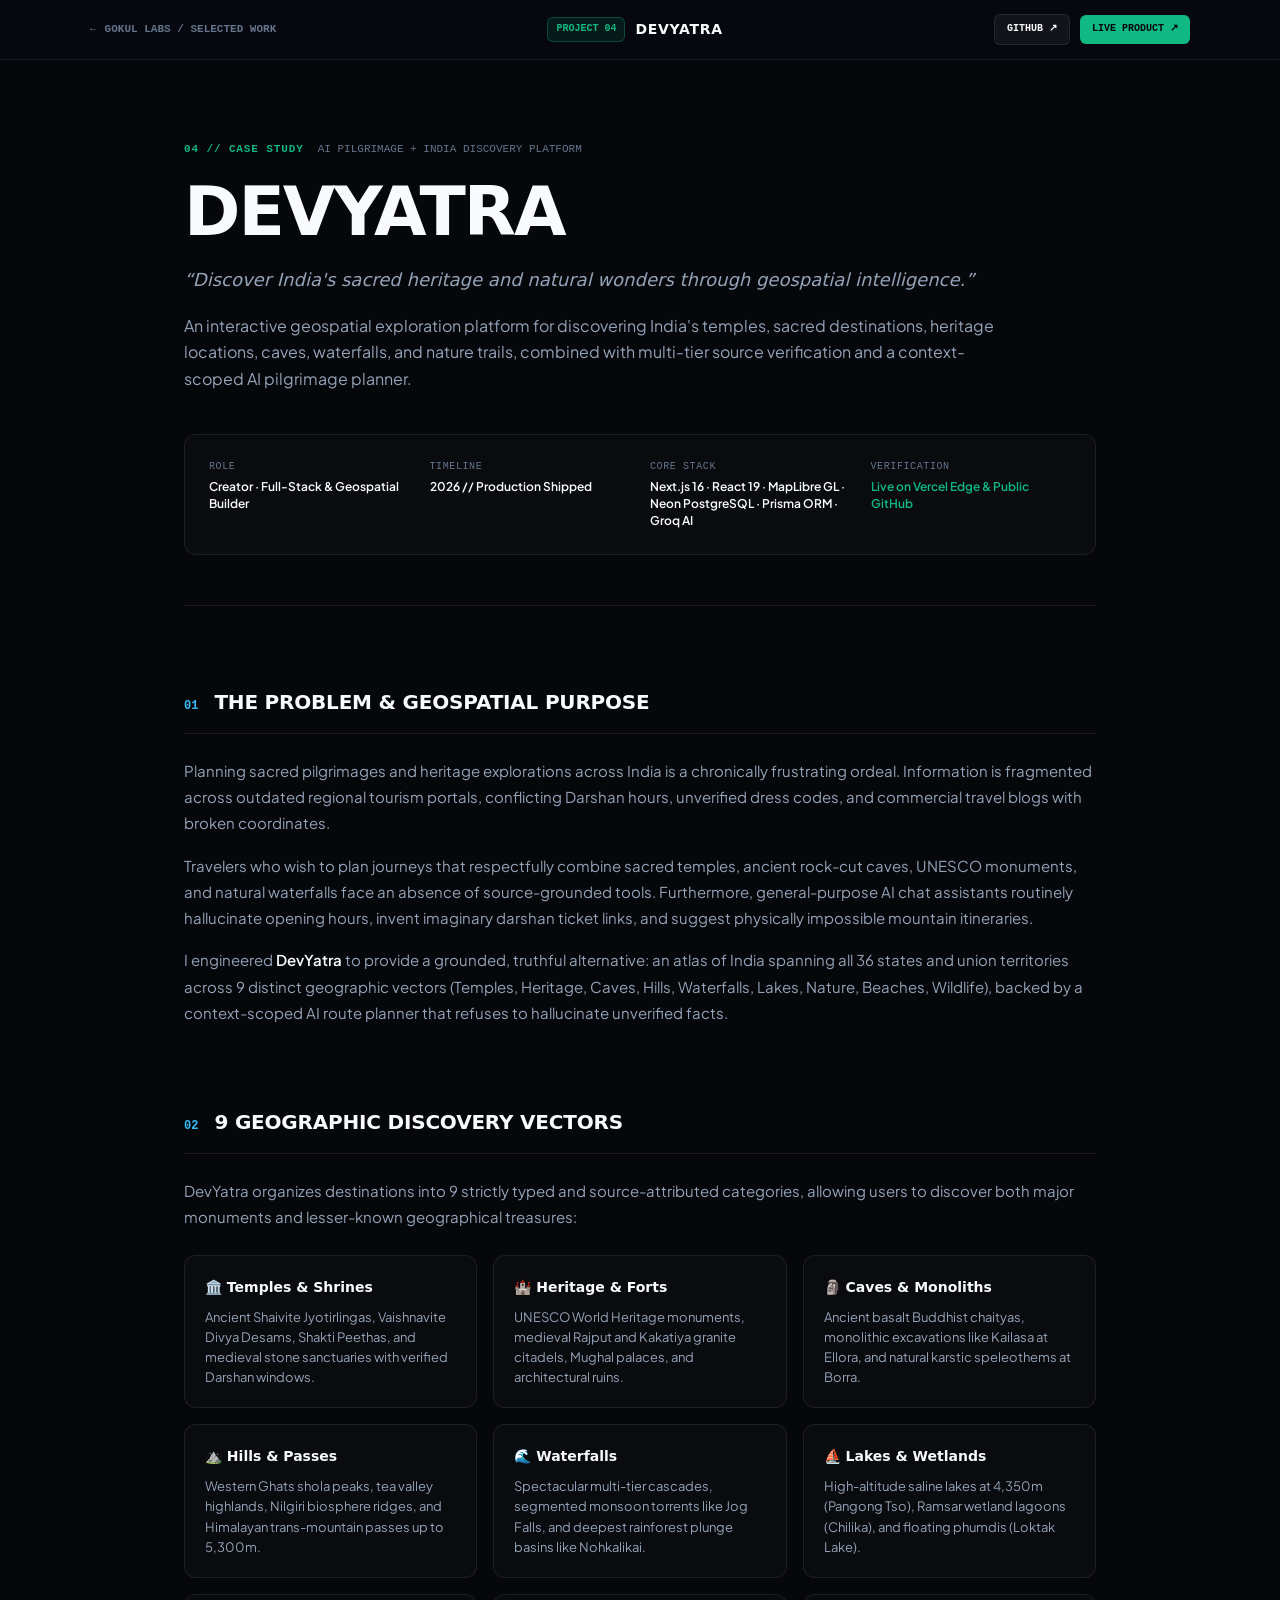
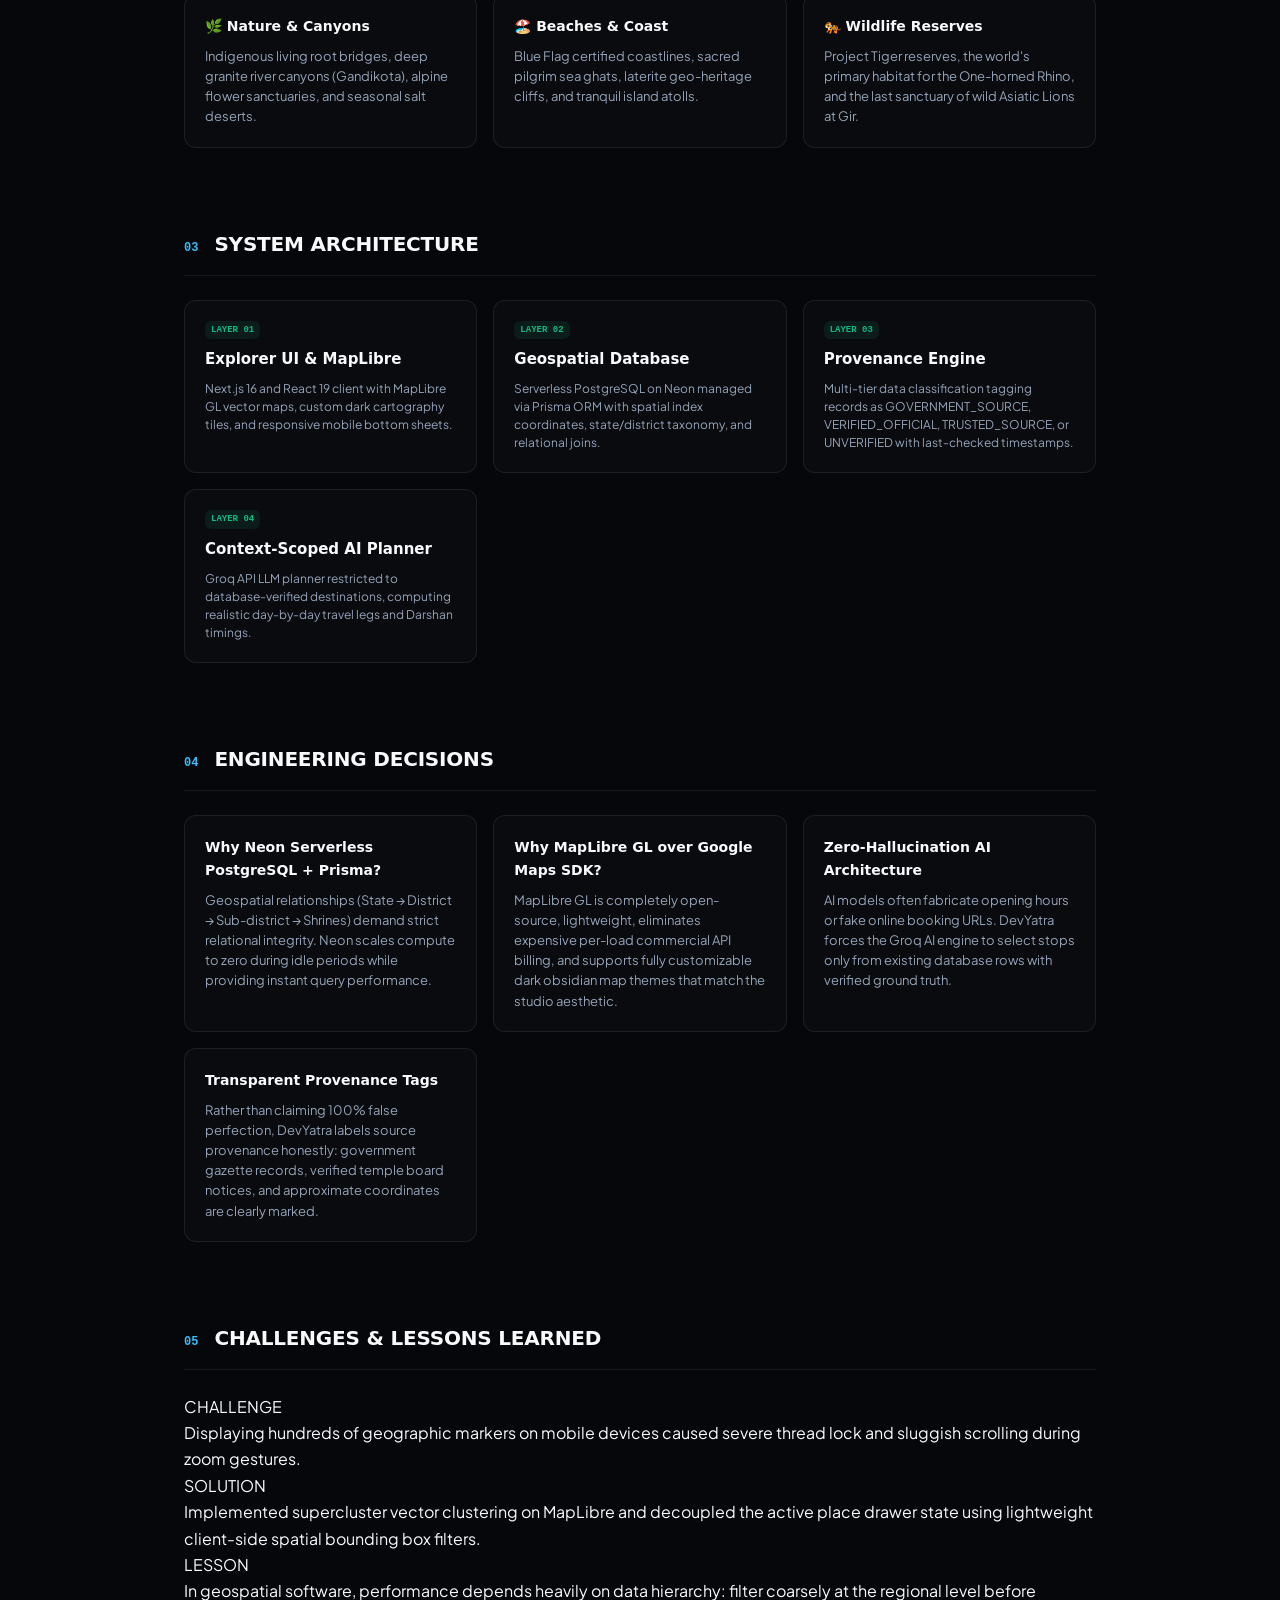
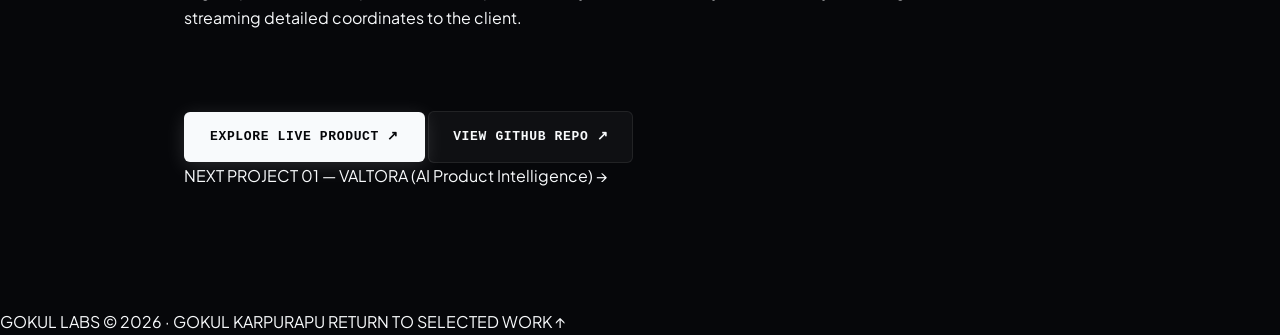
==== work/devyatra/index.html @ d221c48c "feat: add DevYatra as 4th product, dedicated case study routes, command palette, and read mode" ====
<!DOCTYPE html>
<html lang="en">
<head>
  <meta charset="UTF-8">
  <meta name="viewport" content="width=device-width, initial-scale=1.0">
  <title>DEVYATRA Case Study — Gokul Labs</title>
  <meta name="description" content="Technical Case Study for DEVYATRA — AI Pilgrimage & India Geospatial Discovery Platform built by Gokul Karpurapu.">
  <link rel="stylesheet" href="../../style.css">
  <link rel="icon" type="image/svg+xml" href="../../favicon.svg">
  <link rel="preconnect" href="https://fonts.googleapis.com">
  <link rel="preconnect" href="https://fonts.gstatic.com" crossorigin>
  <link href="https://fonts.googleapis.com/css2?family=Plus+Jakarta+Sans:wght@300;400;500;600;700;800&family=JetBrains+Mono:wght@400;500;600&family=Cinzel:wght@600;700&display=swap" rel="stylesheet">
</head>
<body class="case-study-page">
  <header class="cs-topbar">
    <div class="cs-topbar-inner">
      <a href="../../#work" class="cs-back-btn">
        <span class="arr">←</span>
        <span>GOKUL LABS / SELECTED WORK</span>
      </a>
      <div class="cs-topbar-title">
        <span class="cs-badge emerald">PROJECT 04</span>
        <span class="cs-name">DEVYATRA</span>
      </div>
      <div class="cs-topbar-actions">
        <a href="https://github.com/gokul1599/DEVYATRA" target="_blank" rel="noopener noreferrer" class="cs-action-btn">GITHUB ↗</a>
        <a href="https://templeora.vercel.app" target="_blank" rel="noopener noreferrer" class="cs-action-btn primary emerald">LIVE PRODUCT ↗</a>
      </div>
    </div>
  </header>

  <main class="cs-container">
    <section class="cs-hero">
      <div class="cs-hero-meta">
        <span class="cs-kicker emerald">04 // CASE STUDY</span>
        <span class="cs-category">AI PILGRIMAGE + INDIA DISCOVERY PLATFORM</span>
      </div>
      <h1 class="cs-headline">DEVYATRA</h1>
      <p class="cs-tagline">“Discover India's sacred heritage and natural wonders through geospatial intelligence.”</p>
      <p class="cs-lead">
        An interactive geospatial exploration platform for discovering India's temples, sacred destinations, heritage locations, caves, waterfalls, and nature trails, combined with multi-tier source verification and a context-scoped AI pilgrimage planner.
      </p>

      <div class="cs-meta-grid">
        <div class="cs-meta-item">
          <span class="m-lbl">ROLE</span>
          <span class="m-val">Creator · Full-Stack &amp; Geospatial Builder</span>
        </div>
        <div class="cs-meta-item">
          <span class="m-lbl">TIMELINE</span>
          <span class="m-val">2026 // Production Shipped</span>
        </div>
        <div class="cs-meta-item">
          <span class="m-lbl">CORE STACK</span>
          <span class="m-val">Next.js 16 · React 19 · MapLibre GL · Neon PostgreSQL · Prisma ORM · Groq AI</span>
        </div>
        <div class="cs-meta-item">
          <span class="m-lbl">VERIFICATION</span>
          <span class="m-val green">Live on Vercel Edge &amp; Public GitHub</span>
        </div>
      </div>
    </section>

    <!-- 01: Overview & Problem -->
    <section class="cs-section">
      <div class="cs-sec-head">
        <span class="cs-num">01</span>
        <h2>THE PROBLEM &amp; GEOSPATIAL PURPOSE</h2>
      </div>
      <div class="cs-prose">
        <p>
          Planning sacred pilgrimages and heritage explorations across India is a chronically frustrating ordeal. Information is fragmented across outdated regional tourism portals, conflicting Darshan hours, unverified dress codes, and commercial travel blogs with broken coordinates.
        </p>
        <p>
          Travelers who wish to plan journeys that respectfully combine sacred temples, ancient rock-cut caves, UNESCO monuments, and natural waterfalls face an absence of source-grounded tools. Furthermore, general-purpose AI chat assistants routinely hallucinate opening hours, invent imaginary darshan ticket links, and suggest physically impossible mountain itineraries.
        </p>
        <p>
          I engineered <strong>DevYatra</strong> to provide a grounded, truthful alternative: an atlas of India spanning all 36 states and union territories across 9 distinct geographic vectors (Temples, Heritage, Caves, Hills, Waterfalls, Lakes, Nature, Beaches, Wildlife), backed by a context-scoped AI route planner that refuses to hallucinate unverified facts.
        </p>
      </div>
    </section>

    <!-- 02: Exploration Vectors -->
    <section class="cs-section">
      <div class="cs-sec-head">
        <span class="cs-num">02</span>
        <h2>9 GEOGRAPHIC DISCOVERY VECTORS</h2>
      </div>
      <div class="cs-prose">
        <p>
          DevYatra organizes destinations into 9 strictly typed and source-attributed categories, allowing users to discover both major monuments and lesser-known geographical treasures:
        </p>
      </div>
      <div class="cs-decisions-grid">
        <div class="cs-decision-item">
          <h4>🏛️ Temples &amp; Shrines</h4>
          <p>Ancient Shaivite Jyotirlingas, Vaishnavite Divya Desams, Shakti Peethas, and medieval stone sanctuaries with verified Darshan windows.</p>
        </div>
        <div class="cs-decision-item">
          <h4>🏰 Heritage &amp; Forts</h4>
          <p>UNESCO World Heritage monuments, medieval Rajput and Kakatiya granite citadels, Mughal palaces, and architectural ruins.</p>
        </div>
        <div class="cs-decision-item">
          <h4>🗿 Caves &amp; Monoliths</h4>
          <p>Ancient basalt Buddhist chaityas, monolithic excavations like Kailasa at Ellora, and natural karstic speleothems at Borra.</p>
        </div>
        <div class="cs-decision-item">
          <h4>⛰️ Hills &amp; Passes</h4>
          <p>Western Ghats shola peaks, tea valley highlands, Nilgiri biosphere ridges, and Himalayan trans-mountain passes up to 5,300m.</p>
        </div>
        <div class="cs-decision-item">
          <h4>🌊 Waterfalls</h4>
          <p>Spectacular multi-tier cascades, segmented monsoon torrents like Jog Falls, and deepest rainforest plunge basins like Nohkalikai.</p>
        </div>
        <div class="cs-decision-item">
          <h4>⛵ Lakes &amp; Wetlands</h4>
          <p>High-altitude saline lakes at 4,350m (Pangong Tso), Ramsar wetland lagoons (Chilika), and floating phumdis (Loktak Lake).</p>
        </div>
        <div class="cs-decision-item">
          <h4>🌿 Nature &amp; Canyons</h4>
          <p>Indigenous living root bridges, deep granite river canyons (Gandikota), alpine flower sanctuaries, and seasonal salt deserts.</p>
        </div>
        <div class="cs-decision-item">
          <h4>🏖️ Beaches &amp; Coast</h4>
          <p>Blue Flag certified coastlines, sacred pilgrim sea ghats, laterite geo-heritage cliffs, and tranquil island atolls.</p>
        </div>
        <div class="cs-decision-item">
          <h4>🐅 Wildlife Reserves</h4>
          <p>Project Tiger reserves, the world's primary habitat for the One-horned Rhino, and the last sanctuary of wild Asiatic Lions at Gir.</p>
        </div>
      </div>
    </section>

    <!-- 03: System Architecture -->
    <section class="cs-section">
      <div class="cs-sec-head">
        <span class="cs-num">03</span>
        <h2>SYSTEM ARCHITECTURE</h2>
      </div>
      <div class="cs-arch-cards">
        <div class="cs-arch-card">
          <span class="a-badge emerald">LAYER 01</span>
          <h3>Explorer UI &amp; MapLibre</h3>
          <p>Next.js 16 and React 19 client with MapLibre GL vector maps, custom dark cartography tiles, and responsive mobile bottom sheets.</p>
        </div>
        <div class="cs-arch-card">
          <span class="a-badge emerald">LAYER 02</span>
          <h3>Geospatial Database</h3>
          <p>Serverless PostgreSQL on Neon managed via Prisma ORM with spatial index coordinates, state/district taxonomy, and relational joins.</p>
        </div>
        <div class="cs-arch-card">
          <span class="a-badge emerald">LAYER 03</span>
          <h3>Provenance Engine</h3>
          <p>Multi-tier data classification tagging records as GOVERNMENT_SOURCE, VERIFIED_OFFICIAL, TRUSTED_SOURCE, or UNVERIFIED with last-checked timestamps.</p>
        </div>
        <div class="cs-arch-card">
          <span class="a-badge emerald">LAYER 04</span>
          <h3>Context-Scoped AI Planner</h3>
          <p>Groq API LLM planner restricted to database-verified destinations, computing realistic day-by-day travel legs and Darshan timings.</p>
        </div>
      </div>
    </section>

    <!-- 04: Engineering Decisions -->
    <section class="cs-section">
      <div class="cs-sec-head">
        <span class="cs-num">04</span>
        <h2>ENGINEERING DECISIONS</h2>
      </div>
      <div class="cs-decisions-grid">
        <div class="cs-decision-item">
          <h4>Why Neon Serverless PostgreSQL + Prisma?</h4>
          <p>Geospatial relationships (State → District → Sub-district → Shrines) demand strict relational integrity. Neon scales compute to zero during idle periods while providing instant query performance.</p>
        </div>
        <div class="cs-decision-item">
          <h4>Why MapLibre GL over Google Maps SDK?</h4>
          <p>MapLibre GL is completely open-source, lightweight, eliminates expensive per-load commercial API billing, and supports fully customizable dark obsidian map themes that match the studio aesthetic.</p>
        </div>
        <div class="cs-decision-item">
          <h4>Zero-Hallucination AI Architecture</h4>
          <p>AI models often fabricate opening hours or fake online booking URLs. DevYatra forces the Groq AI engine to select stops only from existing database rows with verified ground truth.</p>
        </div>
        <div class="cs-decision-item">
          <h4>Transparent Provenance Tags</h4>
          <p>Rather than claiming 100% false perfection, DevYatra labels source provenance honestly: government gazette records, verified temple board notices, and approximate coordinates are clearly marked.</p>
        </div>
      </div>
    </section>

    <!-- 05: Challenges & Lessons -->
    <section class="cs-section">
      <div class="cs-sec-head">
        <span class="cs-num">05</span>
        <h2>CHALLENGES &amp; LESSONS LEARNED</h2>
      </div>
      <div class="cs-challenges-box">
        <div class="c-col">
          <span class="c-kicker red">CHALLENGE</span>
          <p>Displaying hundreds of geographic markers on mobile devices caused severe thread lock and sluggish scrolling during zoom gestures.</p>
        </div>
        <div class="c-col">
          <span class="c-kicker cyan">SOLUTION</span>
          <p>Implemented supercluster vector clustering on MapLibre and decoupled the active place drawer state using lightweight client-side spatial bounding box filters.</p>
        </div>
        <div class="c-col">
          <span class="c-kicker green">LESSON</span>
          <p>In geospatial software, performance depends heavily on data hierarchy: filter coarsely at the regional level before streaming detailed coordinates to the client.</p>
        </div>
      </div>
    </section>

    <section class="cs-footer-nav">
      <div class="cs-footer-actions">
        <a href="https://templeora.vercel.app" target="_blank" rel="noopener noreferrer" class="btn-primary emerald-btn">
          <span>EXPLORE LIVE PRODUCT ↗</span>
        </a>
        <a href="https://github.com/gokul1599/DEVYATRA" target="_blank" rel="noopener noreferrer" class="btn-secondary">
          <span>VIEW GITHUB REPO ↗</span>
        </a>
      </div>

      <div class="cs-next-bar">
        <span class="next-lbl">NEXT PROJECT</span>
        <a href="../valtora/index.html" class="next-link">
          <span>01 — VALTORA (AI Product Intelligence)</span>
          <span class="arr">→</span>
        </a>
      </div>
    </section>
  </main>

  <footer class="cs-site-footer">
    <div class="cs-footer-inner">
      <span>GOKUL LABS © 2026 · GOKUL KARPURAPU</span>
      <a href="../../#work">RETURN TO SELECTED WORK ↑</a>
    </div>
  </footer>
</body>
</html>
---- style.css ----
/* ==========================================================================
   GOKUL LABS — LIVING DIGITAL ARCHITECTURE STYLESHEET v7.0
   Aesthetics: Deep Obsidian, Smoked Glass, Black Chrome, Electric Ice Cyan
   Typography: Space Grotesk (Display) + Plus Jakarta Sans (Body) + DM Mono (Code/Metadata)
   Quality Standard: Awwwards / Editorial Craft / Production Performance
   ========================================================================== */

/* --------------------------------------------------------------------------
   1. DESIGN TOKENS & SYSTEM PROPERTIES
   -------------------------------------------------------------------------- */
:root {
  /* Surface Matrix */
  --bg-primary: #06070a;
  --bg-secondary: #0a0c12;
  --bg-tertiary: #0f121a;
  --surface-panel: rgba(12, 15, 22, 0.72);
  --surface-panel-hover: rgba(18, 23, 34, 0.88);
  --surface-elevated: rgba(22, 28, 42, 0.85);
  --surface-glass-modal: rgba(8, 10, 16, 0.94);

  /* Primary Accent: Electric Ice Cyan */
  --accent-cyan: #38bdf8;
  --accent-cyan-light: #7dd3fc;
  --accent-cyan-glow: rgba(56, 189, 248, 0.28);
  --accent-cyan-subtle: rgba(56, 189, 248, 0.12);

  /* Supporting Context Accents */
  --accent-blue: #60a5fa;
  --accent-amber: #f59e0b;
  --accent-terracotta: #b8664e;
  --accent-green: #10b981;

  /* Typography Matrix */
  --text-primary: #f8fafc;
  --text-secondary: #94a3b8;
  --text-muted: #64748b;
  --text-subtle: #475569;

  /* Border Tiers */
  --border-subtle: rgba(255, 255, 255, 0.08);
  --border-glass: rgba(255, 255, 255, 0.12);
  --border-focus: rgba(56, 189, 248, 0.35);

  /* Typography Families */
  --font-display: "Space Grotesk", system-ui, -apple-system, sans-serif;
  --font-body: "Plus Jakarta Sans", system-ui, -apple-system, sans-serif;
  --font-mono: "DM Mono", ui-monospace, SFMono-Regular, monospace;

  /* Layout Constants */
  --max-width: 1240px;
  --header-height: 76px;
  --radius-sm: 6px;
  --radius-md: 12px;
  --radius-lg: 20px;
  --radius-xl: 30px;
  --radius-pill: 9999px;

  /* Physics & Transitions */
  --ease-out: cubic-bezier(0.16, 1, 0.3, 1);
  --ease-in-out: cubic-bezier(0.65, 0, 0.35, 1);
  --transition-fast: 0.2s cubic-bezier(0.16, 1, 0.3, 1);
  --transition-med: 0.35s cubic-bezier(0.16, 1, 0.3, 1);
  --transition-slow: 0.6s cubic-bezier(0.16, 1, 0.3, 1);
}

/* --------------------------------------------------------------------------
   2. GLOBAL RESET & BASE STYLES
   -------------------------------------------------------------------------- */
*, *::before, *::after {
  box-sizing: border-box;
  margin: 0;
  padding: 0;
}

html {
  font-size: 16px;
  scroll-behavior: smooth;
  -webkit-font-smoothing: antialiased;
  -moz-osx-font-smoothing: grayscale;
  background-color: var(--bg-primary);
  color: var(--text-primary);
}

body {
  font-family: var(--font-body);
  background-color: var(--bg-primary);
  color: var(--text-primary);
  line-height: 1.65;
  overflow-x: hidden;
  position: relative;
  min-height: 100vh;
}

::selection {
  background: rgba(56, 189, 248, 0.25);
  color: #fff;
}

img, svg {
  display: block;
  max-width: 100%;
}

a {
  color: inherit;
  text-decoration: none;
}

button {
  font-family: inherit;
  cursor: pointer;
  background: none;
  border: none;
  color: inherit;
}

input, textarea {
  font-family: inherit;
  color: inherit;
  outline: none;
}

/* Skip Link for Keyboard Accessibility */
.skip-link {
  position: absolute;
  top: -60px;
  left: 20px;
  background: var(--accent-cyan);
  color: #000;
  font-family: var(--font-mono);
  font-size: 13px;
  font-weight: 700;
  padding: 10px 18px;
  border-radius: var(--radius-sm);
  z-index: 10000;
  transition: top 0.2s ease;
}
.skip-link:focus {
  top: 15px;
}

/* --------------------------------------------------------------------------
   3. BACKGROUND WEBGL CANVAS & ATMOSPHERE
   -------------------------------------------------------------------------- */
#webgl-canvas {
  position: fixed;
  inset: 0;
  width: 100vw;
  height: 100vh;
  z-index: 0;
  pointer-events: none;
  background: transparent;
}

.ambient-light-bloom {
  position: fixed;
  inset: 0;
  z-index: 1;
  pointer-events: none;
  background: radial-gradient(circle at 75% 20%, rgba(56, 189, 248, 0.05) 0%, transparent 60%),
              radial-gradient(circle at 20% 80%, rgba(99, 102, 241, 0.04) 0%, transparent 60%);
}

.noise-overlay {
  position: fixed;
  inset: 0;
  z-index: 2;
  pointer-events: none;
  opacity: 0.022;
  background-image: url("data:image/svg+xml,%3Csvg viewBox='0 0 200 200' xmlns='http://www.w3.org/2000/svg'%3E%3Cfilter id='noiseFilter'%3E%3CfeTurbulence type='fractalNoise' baseFrequency='0.85' numOctaves='3' stitchTiles='stitch'/%3E%3C/filter%3E%3Crect width='100%25' height='100%25' filter='url(%23noiseFilter)'/%3E%3C/svg%3E");
}

/* WebGL Fallback Emblem */
.webgl-fallback-emblem {
  display: none;
  position: fixed;
  right: 10%;
  top: 25%;
  width: 280px;
  height: 280px;
  z-index: 1;
  pointer-events: none;
}
.webgl-fallback-emblem.active {
  display: grid;
  place-items: center;
}
.fallback-glass-monolith {
  width: 180px;
  height: 240px;
  border: 1px solid rgba(56, 189, 248, 0.25);
  border-radius: var(--radius-md);
  background: rgba(12, 18, 30, 0.7);
  backdrop-filter: blur(12px);
  position: relative;
  display: grid;
  place-items: center;
  box-shadow: 0 20px 50px rgba(0, 0, 0, 0.6);
}
.fallback-core-pulse {
  width: 32px;
  height: 32px;
  border-radius: 50%;
  background: var(--accent-cyan);
  box-shadow: 0 0 30px var(--accent-cyan);
  animation: pulseCore 3s ease-in-out infinite;
}
.fallback-frame-ring {
  position: absolute;
  inset: -15px;
  border: 1px dashed rgba(56, 189, 248, 0.2);
  border-radius: 50%;
}
@keyframes pulseCore {
  0%, 100% { transform: scale(1); opacity: 0.7; }
  50% { transform: scale(1.2); opacity: 1; }
}

/* Scroll Progress Bar */
#scroll-progress {
  position: fixed;
  top: 0;
  left: 0;
  height: 2.5px;
  width: 0%;
  background: linear-gradient(90deg, var(--accent-cyan), var(--accent-cyan-light));
  box-shadow: 0 0 10px var(--accent-cyan);
  z-index: 9999;
  pointer-events: none;
  transition: width 0.08s linear;
}

/* Custom Minimal Cursor (Desktop only) */
.custom-cursor-dot {
  position: fixed;
  top: -4px;
  left: -4px;
  width: 8px;
  height: 8px;
  background-color: var(--accent-cyan);
  border-radius: 50%;
  pointer-events: none;
  z-index: 10001;
  box-shadow: 0 0 10px var(--accent-cyan);
  transition: transform 0.05s ease-out;
}
.custom-cursor-ring {
  position: fixed;
  top: -18px;
  left: -18px;
  width: 36px;
  height: 36px;
  border: 1px solid rgba(56, 189, 248, 0.45);
  border-radius: 50%;
  pointer-events: none;
  z-index: 10000;
  transition: width 0.2s, height 0.2s, border-color 0.2s;
}
.custom-cursor-ring.cursor-hover {
  width: 52px;
  height: 52px;
  top: -26px;
  left: -26px;
  border-color: var(--accent-cyan);
  background: rgba(56, 189, 248, 0.06);
}

/* --------------------------------------------------------------------------
   4. SITE HEADER & PRIMARY NAVIGATION
   -------------------------------------------------------------------------- */
.site-header {
  position: fixed;
  top: 0;
  left: 0;
  width: 100%;
  height: var(--header-height);
  z-index: 1000;
  transition: background-color var(--transition-med), border-color var(--transition-med), backdrop-filter var(--transition-med);
  border-bottom: 1px solid transparent;
}

.site-header.scrolled {
  background-color: rgba(6, 7, 10, 0.85);
  backdrop-filter: blur(18px);
  -webkit-backdrop-filter: blur(18px);
  border-bottom: 1px solid var(--border-subtle);
  box-shadow: 0 10px 30px rgba(0, 0, 0, 0.4);
}

.header-inner {
  max-width: var(--max-width);
  height: 100%;
  margin: 0 auto;
  padding: 0 28px;
  display: flex;
  align-items: center;
  justify-content: space-between;
}

.brand-signature {
  display: flex;
  align-items: center;
  gap: 12px;
  text-decoration: none;
  color: var(--text-primary);
}

.brand-monogram {
  font-family: var(--font-mono);
  font-size: 13px;
  font-weight: 700;
  letter-spacing: 0.05em;
  padding: 4px 8px;
  border-radius: var(--radius-sm);
  background: rgba(56, 189, 248, 0.1);
  border: 1px solid rgba(56, 189, 248, 0.3);
  color: var(--accent-cyan);
}

.brand-title {
  font-family: var(--font-display);
  font-size: 17px;
  font-weight: 700;
  letter-spacing: 0.08em;
}

.brand-status-dot {
  width: 7px;
  height: 7px;
  background-color: var(--accent-cyan);
  border-radius: 50%;
  box-shadow: 0 0 10px var(--accent-cyan);
  display: inline-block;
}

.nav-desktop {
  display: flex;
  align-items: center;
}

.nav-list {
  display: flex;
  align-items: center;
  gap: 8px;
  list-style: none;
}

.nav-link {
  font-family: var(--font-mono);
  font-size: 12px;
  font-weight: 500;
  letter-spacing: 0.05em;
  color: var(--text-secondary);
  padding: 8px 14px;
  border-radius: var(--radius-sm);
  transition: color var(--transition-fast), background var(--transition-fast);
}

.nav-link:hover, .nav-link.active {
  color: var(--text-primary);
  background: rgba(255, 255, 255, 0.05);
}

.nav-link.active {
  color: var(--accent-cyan);
  border: 1px solid rgba(56, 189, 248, 0.2);
}

.header-actions {
  display: flex;
  align-items: center;
  gap: 16px;
}

.available-badge {
  display: flex;
  align-items: center;
  gap: 8px;
  font-family: var(--font-mono);
  font-size: 11px;
  color: var(--text-secondary);
  background: rgba(255, 255, 255, 0.03);
  border: 1px solid var(--border-subtle);
  padding: 6px 14px;
  border-radius: var(--radius-pill);
}

.header-resume-btn {
  display: inline-flex;
  align-items: center;
  gap: 6px;
  font-family: var(--font-mono);
  font-size: 11px;
  font-weight: 600;
  letter-spacing: 0.05em;
  color: #ffffff;
  background: rgba(56, 189, 248, 0.12);
  border: 1px solid rgba(56, 189, 248, 0.4);
  padding: 6px 14px;
  border-radius: var(--radius-pill);
  text-decoration: none;
  transition: all var(--transition-fast);
}

.header-resume-btn:hover {
  background: rgba(56, 189, 248, 0.22);
  border-color: var(--accent-cyan);
  color: var(--accent-cyan);
  box-shadow: 0 0 16px rgba(56, 189, 248, 0.25);
  transform: translateY(-1px);
}

.header-resume-btn .btn-arr-icon {
  font-size: 12px;
  transition: transform var(--transition-fast);
}

.header-resume-btn:hover .btn-arr-icon {
  transform: translate(2px, -2px);
}

.pulse-beacon {
  width: 7px;
  height: 7px;
  background-color: var(--accent-cyan);
  border-radius: 50%;
  position: relative;
}
.pulse-beacon::after {
  content: "";
  position: absolute;
  inset: -3px;
  border-radius: 50%;
  border: 1px solid var(--accent-cyan);
  animation: beaconPulse 2s ease-out infinite;
}
.pulse-beacon.amber { background-color: var(--accent-amber); }
.pulse-beacon.amber::after { border-color: var(--accent-amber); }
.pulse-beacon.green { background-color: var(--accent-green); }
.pulse-beacon.green::after { border-color: var(--accent-green); }

@keyframes beaconPulse {
  0% { transform: scale(0.8); opacity: 1; }
  100% { transform: scale(2.2); opacity: 0; }
}

/* Mobile Toggle Button */
.mobile-menu-btn {
  display: none;
  flex-direction: column;
  justify-content: center;
  gap: 6px;
  width: 40px;
  height: 40px;
  border: 1px solid var(--border-subtle);
  border-radius: var(--radius-sm);
  background: rgba(255, 255, 255, 0.02);
  padding: 8px;
}
.menu-bar {
  width: 100%;
  height: 2px;
  background-color: var(--text-primary);
  border-radius: 2px;
  transition: transform var(--transition-fast), opacity var(--transition-fast);
}
.mobile-menu-btn.active .menu-bar:nth-child(1) {
  transform: translateY(4px) rotate(45deg);
}
.mobile-menu-btn.active .menu-bar:nth-child(2) {
  transform: translateY(-4px) rotate(-45deg);
}

/* Mobile Navigation Drawer */
.mobile-nav-drawer {
  position: fixed;
  inset: 0;
  top: var(--header-height);
  background: rgba(6, 7, 10, 0.98);
  backdrop-filter: blur(24px);
  -webkit-backdrop-filter: blur(24px);
  z-index: 999;
  display: flex;
  flex-direction: column;
  padding: 32px 28px;
  transform: translateY(-100%);
  opacity: 0;
  pointer-events: none;
  transition: transform var(--transition-med), opacity var(--transition-med);
}
.mobile-nav-drawer.open {
  transform: translateY(0);
  opacity: 1;
  pointer-events: auto;
}
.mobile-drawer-meta {
  display: flex;
  justify-content: space-between;
  font-family: var(--font-mono);
  font-size: 11px;
  color: var(--text-muted);
  border-bottom: 1px solid var(--border-subtle);
  padding-bottom: 16px;
  margin-bottom: 24px;
}
.mobile-nav-list {
  list-style: none;
  display: flex;
  flex-direction: column;
  gap: 18px;
}
.mobile-nav-link {
  display: flex;
  align-items: center;
  gap: 16px;
  font-family: var(--font-display);
  font-size: 24px;
  font-weight: 700;
  letter-spacing: -0.02em;
  color: var(--text-primary);
  transition: color var(--transition-fast);
}
.mobile-nav-link:hover {
  color: var(--accent-cyan);
}
.m-num {
  font-family: var(--font-mono);
  font-size: 13px;
  color: var(--text-muted);
}
.mobile-drawer-footer {
  margin-top: auto;
  padding-top: 24px;
  border-top: 1px solid var(--border-subtle);
  display: flex;
  justify-content: space-between;
  align-items: center;
}
.drawer-external-links {
  display: flex;
  gap: 20px;
  font-family: var(--font-mono);
  font-size: 13px;
  color: var(--accent-cyan);
}
.drawer-philosophy {
  font-family: var(--font-mono);
  font-size: 11px;
  color: var(--text-muted);
}

/* --------------------------------------------------------------------------
   5. SECTION SYSTEM & EDITORIAL HEADINGS
   -------------------------------------------------------------------------- */
.section-wrapper {
  position: relative;
  z-index: 10;
  padding: 130px 0;
  border-bottom: 1px solid var(--border-subtle);
}

.section-container {
  max-width: var(--max-width);
  margin: 0 auto;
  padding: 0 28px;
}

.section-header-meta {
  display: flex;
  align-items: center;
  gap: 16px;
  margin-bottom: 24px;
}
.section-number {
  font-family: var(--font-mono);
  font-size: 13px;
  font-weight: 700;
  color: var(--accent-cyan);
}
.section-tag {
  font-family: var(--font-mono);
  font-size: 12px;
  letter-spacing: 0.1em;
  color: var(--text-muted);
}
.section-line {
  flex: 1;
  height: 1px;
  background: linear-gradient(90deg, var(--border-subtle), transparent);
}

.section-title-row {
  display: flex;
  justify-content: space-between;
  align-items: flex-end;
  margin-bottom: 64px;
  gap: 32px;
  flex-wrap: wrap;
}

.section-heading {
  font-family: var(--font-display);
  font-size: clamp(38px, 5.5vw, 68px);
  font-weight: 800;
  letter-spacing: -0.04em;
  line-height: 1.05;
}

.gradient-text {
  background: linear-gradient(135deg, #ffffff 40%, var(--accent-cyan) 100%);
  -webkit-background-clip: text;
  -webkit-text-fill-color: transparent;
}

.section-subtext {
  font-family: var(--font-body);
  font-size: 18px;
  color: var(--text-secondary);
  max-width: 540px;
  margin-top: 14px;
}

/* --------------------------------------------------------------------------
   6. SECTION 01: HERO STYLES
   -------------------------------------------------------------------------- */
.section-hero {
  position: relative;
  z-index: 10;
  min-height: 100vh;
  padding-top: calc(var(--header-height) + 40px);
  padding-bottom: 60px;
  display: flex;
  flex-direction: column;
  justify-content: space-between;
}

.hero-container {
  max-width: var(--max-width);
  width: 100%;
  margin: auto auto;
  padding: 0 28px;
  display: grid;
  grid-template-columns: 1.15fr 0.85fr;
  align-items: center;
  gap: 40px;
}

.hero-text-pane {
  max-width: 680px;
}

.hero-meta-kicker {
  display: flex;
  align-items: center;
  gap: 12px;
  font-family: var(--font-mono);
  font-size: 12px;
  letter-spacing: 0.08em;
  color: var(--text-muted);
  margin-bottom: 16px;
}
.hero-badge {
  color: var(--accent-cyan);
}

.hero-creator-name {
  font-family: var(--font-display);
  font-size: 15px;
  font-weight: 700;
  letter-spacing: 0.16em;
  color: var(--text-secondary);
  margin-bottom: 20px;
}

.hero-headline {
  font-family: var(--font-display);
  font-size: clamp(48px, 6.8vw, 84px);
  font-weight: 800;
  letter-spacing: -0.045em;
  line-height: 0.98;
  margin-bottom: 28px;
}
.headline-gradient {
  background: linear-gradient(135deg, #ffffff 30%, var(--accent-cyan) 100%);
  -webkit-background-clip: text;
  -webkit-text-fill-color: transparent;
}

.hero-subtext {
  font-family: var(--font-body);
  font-size: 19px;
  color: var(--text-secondary);
  line-height: 1.6;
  max-width: 540px;
  margin-bottom: 32px;
}

.hero-doctrine-strip {
  display: inline-flex;
  align-items: center;
  gap: 10px;
  font-family: var(--font-mono);
  font-size: 11px;
  letter-spacing: 0.08em;
  color: var(--text-muted);
  background: rgba(255, 255, 255, 0.03);
  border: 1px solid var(--border-subtle);
  padding: 8px 16px;
  border-radius: var(--radius-pill);
  margin-bottom: 40px;
}
.doctrine-node.active {
  color: var(--text-primary);
}
.doctrine-node.highlight {
  color: var(--accent-cyan);
  font-weight: 700;
}
.doctrine-arrow {
  color: var(--text-subtle);
}

/* Button UI Components */
.hero-cta-group {
  display: flex;
  align-items: center;
  gap: 18px;
  flex-wrap: wrap;
}

.btn-primary {
  display: inline-flex;
  align-items: center;
  gap: 10px;
  background: var(--text-primary);
  color: #06070a;
  font-family: var(--font-mono);
  font-size: 13px;
  font-weight: 700;
  letter-spacing: 0.05em;
  padding: 14px 26px;
  border-radius: var(--radius-sm);
  transition: transform var(--transition-fast), background var(--transition-fast), box-shadow var(--transition-fast);
  box-shadow: 0 4px 20px rgba(255, 255, 255, 0.15);
}
.btn-primary:hover {
  background: var(--accent-cyan);
  box-shadow: 0 6px 25px var(--accent-cyan-glow);
}
.btn-icon {
  width: 12px;
  height: 12px;
}

.btn-secondary {
  display: inline-flex;
  align-items: center;
  gap: 10px;
  background: rgba(255, 255, 255, 0.04);
  color: var(--text-primary);
  font-family: var(--font-mono);
  font-size: 13px;
  font-weight: 600;
  letter-spacing: 0.05em;
  padding: 14px 24px;
  border-radius: var(--radius-sm);
  border: 1px solid var(--border-subtle);
  transition: background var(--transition-fast), border-color var(--transition-fast);
}
.btn-secondary:hover {
  background: rgba(255, 255, 255, 0.08);
  border-color: var(--border-glass);
}
.gh-icon {
  width: 15px;
  height: 15px;
}

.btn-tertiary {
  display: inline-flex;
  align-items: center;
  gap: 8px;
  font-family: var(--font-mono);
  font-size: 13px;
  color: var(--text-secondary);
  padding: 14px 18px;
  transition: color var(--transition-fast);
}
.btn-tertiary:hover {
  color: var(--accent-cyan);
}

/* Hero Right HUD Orientation Card */
.hero-artifact-hud {
  display: flex;
  justify-content: flex-end;
  pointer-events: none;
}
.artifact-hud-card {
  max-width: 320px;
  background: var(--surface-panel);
  border: 1px solid var(--border-subtle);
  border-radius: var(--radius-md);
  padding: 24px;
  backdrop-filter: blur(20px);
  -webkit-backdrop-filter: blur(20px);
  box-shadow: 0 20px 40px rgba(0, 0, 0, 0.4);
}
.hud-card-header {
  display: flex;
  align-items: center;
  gap: 8px;
  margin-bottom: 12px;
}
.hud-dot {
  width: 6px;
  height: 6px;
  border-radius: 50%;
  background-color: var(--accent-cyan);
  box-shadow: 0 0 8px var(--accent-cyan);
}
.hud-label {
  font-family: var(--font-mono);
  font-size: 11px;
  letter-spacing: 0.08em;
  color: var(--text-muted);
}
.hud-phase-indicator {
  display: flex;
  flex-direction: column;
  margin-bottom: 10px;
}
.phase-code {
  font-family: var(--font-mono);
  font-size: 12px;
  font-weight: 700;
  color: var(--accent-cyan);
}
.phase-name {
  font-family: var(--font-display);
  font-size: 16px;
  font-weight: 700;
  color: var(--text-primary);
}
.hud-desc {
  font-size: 13px;
  color: var(--text-secondary);
  line-height: 1.5;
  margin-bottom: 16px;
}
.hud-interactive-hint {
  display: flex;
  align-items: center;
  gap: 8px;
  font-family: var(--font-mono);
  font-size: 10px;
  color: var(--text-muted);
  border-top: 1px solid var(--border-subtle);
  padding-top: 10px;
}
.hint-arrow {
  color: var(--accent-cyan);
}

/* Hero Bottom Bar */
.hero-bottom-bar {
  max-width: var(--max-width);
  width: 100%;
  margin: 0 auto;
  padding: 0 28px;
  display: flex;
  align-items: center;
  justify-content: space-between;
  border-top: 1px solid var(--border-subtle);
  padding-top: 24px;
}
.bar-left {
  display: flex;
  align-items: center;
  gap: 10px;
  font-family: var(--font-mono);
  font-size: 12px;
  color: var(--text-secondary);
}
.bar-diamond {
  color: var(--accent-cyan);
  font-size: 10px;
}
.bar-center {
  display: flex;
  align-items: center;
  gap: 12px;
  font-family: var(--font-mono);
  font-size: 11px;
  letter-spacing: 0.08em;
  color: var(--text-muted);
}
.bar-scroll-line {
  width: 32px;
  height: 1px;
  background-color: var(--border-subtle);
}
.bar-right {
  font-family: var(--font-mono);
  font-size: 11px;
  color: var(--text-muted);
}

/* --------------------------------------------------------------------------
   7. SECTION 02: SELECTED WORK STYLES
   -------------------------------------------------------------------------- */
.work-counter-pill {
  display: inline-flex;
  align-items: baseline;
  gap: 6px;
  font-family: var(--font-mono);
  font-size: 14px;
  padding: 8px 18px;
  background: var(--surface-panel);
  border: 1px solid var(--border-subtle);
  border-radius: var(--radius-pill);
}
.counter-active {
  color: var(--accent-cyan);
  font-weight: 700;
}
.counter-divider {
  color: var(--text-muted);
}
.counter-total {
  color: var(--text-secondary);
}

/* Desktop Vertical Project Navigator Dock */
.project-nav-dock {
  position: fixed;
  right: 28px;
  top: 50%;
  transform: translateY(-50%);
  z-index: 900;
  display: flex;
}
.nav-dock-track {
  display: flex;
  flex-direction: column;
  gap: 8px;
  background: var(--surface-panel);
  border: 1px solid var(--border-subtle);
  border-radius: var(--radius-md);
  padding: 10px;
  backdrop-filter: blur(16px);
  -webkit-backdrop-filter: blur(16px);
}
.nav-dock-item {
  display: flex;
  align-items: center;
  gap: 10px;
  padding: 8px 12px;
  border-radius: var(--radius-sm);
  font-family: var(--font-mono);
  font-size: 11px;
  color: var(--text-muted);
  transition: all var(--transition-fast);
}
.nav-dock-item:hover, .nav-dock-item.active {
  color: var(--text-primary);
  background: rgba(255, 255, 255, 0.06);
}
.nav-dock-item.active {
  color: var(--accent-cyan);
  border: 1px solid rgba(56, 189, 248, 0.3);
}

/* Project Sequence Container & Card Layout */
.projects-wrapper {
  display: flex;
  flex-direction: column;
  gap: 120px;
}

.project-card {
  background: var(--surface-panel);
  border: 1px solid var(--border-subtle);
  border-radius: var(--radius-lg);
  padding: 48px;
  backdrop-filter: blur(20px);
  -webkit-backdrop-filter: blur(20px);
  transition: border-color var(--transition-med), box-shadow var(--transition-med);
  position: relative;
  overflow: hidden;
}
.project-card:hover {
  border-color: var(--border-glass);
  box-shadow: 0 20px 50px rgba(0, 0, 0, 0.5);
}

.project-inner-grid {
  display: grid;
  grid-template-columns: 0.92fr 1.2fr;
  gap: 48px;
  align-items: center;
}

.project-header-meta {
  display: flex;
  align-items: center;
  gap: 14px;
  margin-bottom: 20px;
  flex-wrap: wrap;
}
.project-number-badge {
  font-family: var(--font-mono);
  font-size: 11px;
  font-weight: 700;
  padding: 4px 10px;
  border-radius: var(--radius-sm);
  background: var(--accent-cyan-subtle);
  color: var(--accent-cyan);
  border: 1px solid rgba(56, 189, 248, 0.3);
}
.project-number-badge.blue {
  background: rgba(96, 165, 250, 0.1);
  color: var(--accent-blue);
  border-color: rgba(96, 165, 250, 0.3);
}
.project-number-badge.amber {
  background: rgba(245, 158, 11, 0.1);
  color: var(--accent-amber);
  border-color: rgba(245, 158, 11, 0.3);
}
.project-number-badge.terracotta {
  background: rgba(184, 102, 78, 0.1);
  color: var(--accent-terracotta);
  border-color: rgba(184, 102, 78, 0.3);
}

.project-labels {
  display: flex;
  gap: 8px;
}
.project-badge {
  font-family: var(--font-mono);
  font-size: 10px;
  color: var(--text-muted);
  letter-spacing: 0.05em;
}
.project-year {
  font-family: var(--font-mono);
  font-size: 11px;
  color: var(--text-subtle);
  margin-left: auto;
}

.project-identity {
  display: flex;
  align-items: center;
  gap: 16px;
  margin-bottom: 16px;
}
.project-brand-mark {
  width: 44px;
  height: 44px;
  border-radius: var(--radius-sm);
  display: grid;
  place-items: center;
  font-family: var(--font-mono);
  font-size: 18px;
  font-weight: 800;
  flex-shrink: 0;
}
.v-mark { background: var(--accent-cyan-subtle); color: var(--accent-cyan); border: 1px solid rgba(56, 189, 248, 0.4); }
.l-mark { background: rgba(96, 165, 250, 0.12); color: var(--accent-blue); border: 1px solid rgba(96, 165, 250, 0.4); }
.t-mark { background: rgba(245, 158, 11, 0.12); color: var(--accent-amber); border: 1px solid rgba(245, 158, 11, 0.4); }
.b-mark { background: rgba(184, 102, 78, 0.12); color: var(--accent-terracotta); border: 1px solid rgba(184, 102, 78, 0.4); }

.project-title {
  font-family: var(--font-display);
  font-size: clamp(32px, 3.8vw, 48px);
  font-weight: 800;
  letter-spacing: -0.03em;
  line-height: 1.05;
}
.project-subtitle {
  font-family: var(--font-mono);
  font-size: 12px;
  letter-spacing: 0.08em;
  color: var(--text-muted);
}

.project-tagline {
  font-family: var(--font-body);
  font-size: 16px;
  font-weight: 600;
  color: var(--accent-cyan);
  margin-bottom: 12px;
}
.lifehub-theme .project-tagline { color: var(--accent-blue); }
.teluguva-theme .project-tagline { color: var(--accent-amber); }
.gokul-labs-theme .project-tagline { color: var(--accent-cyan); }

.project-description {
  font-size: 15px;
  color: var(--text-secondary);
  line-height: 1.6;
  margin-bottom: 24px;
}

/* Workflow Sequence Pill Strip */
.lifecycle-track-wrapper {
  margin-bottom: 24px;
}
.lifecycle-label {
  font-family: var(--font-mono);
  font-size: 10px;
  letter-spacing: 0.1em;
  color: var(--text-muted);
  margin-bottom: 8px;
}
.project-pipeline-flow {
  display: flex;
  align-items: center;
  gap: 8px;
  font-family: var(--font-mono);
  font-size: 11px;
  flex-wrap: wrap;
}
.flow-node {
  display: flex;
  align-items: center;
  gap: 6px;
  color: var(--text-muted);
}
.flow-node.active {
  color: var(--text-primary);
}
.node-bullet {
  width: 5px;
  height: 5px;
  border-radius: 50%;
  background-color: var(--text-muted);
}
.flow-node.active .node-bullet {
  background-color: var(--accent-cyan);
  box-shadow: 0 0 6px var(--accent-cyan);
}
.flow-separator {
  color: var(--text-subtle);
}

.project-tech-tags {
  display: flex;
  gap: 8px;
  flex-wrap: wrap;
  margin-bottom: 32px;
}
.tech-tag {
  font-family: var(--font-mono);
  font-size: 11px;
  padding: 4px 10px;
  background: rgba(255, 255, 255, 0.04);
  border: 1px solid var(--border-subtle);
  border-radius: var(--radius-sm);
  color: var(--text-secondary);
}

/* Project CTAs */
.project-cta-group {
  display: flex;
  align-items: center;
  gap: 14px;
  flex-wrap: wrap;
}

.btn-live {
  display: inline-flex;
  align-items: center;
  gap: 10px;
  padding: 12px 20px;
  border-radius: var(--radius-sm);
  font-family: var(--font-mono);
  font-size: 12px;
  font-weight: 700;
  letter-spacing: 0.05em;
  background: var(--text-primary);
  color: #06070a;
  transition: all var(--transition-fast);
}
.cyan-btn:hover { background: var(--accent-cyan); box-shadow: 0 4px 20px var(--accent-cyan-glow); }
.blue-btn:hover { background: var(--accent-blue); box-shadow: 0 4px 20px rgba(96, 165, 250, 0.4); }
.amber-btn:hover { background: var(--accent-amber); box-shadow: 0 4px 20px rgba(245, 158, 11, 0.4); }
.terracotta-btn:hover { background: var(--accent-terracotta); box-shadow: 0 4px 20px rgba(184, 102, 78, 0.4); }

.btn-source {
  display: inline-flex;
  align-items: center;
  gap: 8px;
  padding: 12px 18px;
  border-radius: var(--radius-sm);
  font-family: var(--font-mono);
  font-size: 12px;
  color: var(--text-primary);
  background: rgba(255, 255, 255, 0.04);
  border: 1px solid var(--border-subtle);
  transition: all var(--transition-fast);
}
.btn-source:hover {
  background: rgba(255, 255, 255, 0.08);
  border-color: var(--border-glass);
}

.btn-inspect-study {
  display: inline-flex;
  align-items: center;
  gap: 8px;
  padding: 12px 16px;
  font-family: var(--font-mono);
  font-size: 11px;
  color: var(--text-muted);
  border: 1px dashed var(--border-subtle);
  border-radius: var(--radius-sm);
  transition: all var(--transition-fast);
}
.btn-inspect-study:hover {
  color: var(--text-primary);
  border-color: var(--accent-cyan);
}
.inspect-icon {
  font-size: 14px;
  color: var(--accent-cyan);
}

/* --------------------------------------------------------------------------
   8. PROJECT VISUAL CANVASES & BROWSER FRAMES
   -------------------------------------------------------------------------- */
.project-browser-frame {
  background: rgba(8, 10, 16, 0.95);
  border: 1px solid var(--border-subtle);
  border-radius: var(--radius-md);
  overflow: hidden;
  box-shadow: 0 20px 45px rgba(0, 0, 0, 0.6);
  transition: transform var(--transition-med);
}
.browser-chrome {
  height: 38px;
  background: rgba(14, 18, 28, 0.9);
  border-bottom: 1px solid var(--border-subtle);
  display: flex;
  align-items: center;
  padding: 0 16px;
  gap: 12px;
}
.chrome-dots {
  display: flex;
  gap: 6px;
}
.dot {
  width: 9px;
  height: 9px;
  border-radius: 50%;
}
.dot.red { background: #ef4444; }
.dot.yellow { background: #eab308; }
.dot.green { background: #22c55e; }
.chrome-title {
  font-family: var(--font-mono);
  font-size: 10px;
  color: var(--text-muted);
  letter-spacing: 0.05em;
  overflow: hidden;
  text-overflow: ellipsis;
  white-space: nowrap;
}
.chrome-badge {
  font-family: var(--font-mono);
  font-size: 9px;
  color: var(--accent-cyan);
  margin-left: auto;
  padding: 2px 6px;
  background: rgba(56, 189, 248, 0.1);
  border-radius: 3px;
}

/* 01 Valtora Visual Frame UI (Authentic Live Product Interface) */
.valtora-product-ui {
  padding: 16px 20px 20px;
  display: flex;
  flex-direction: column;
  gap: 16px;
}

.vui-top-bar {
  display: flex;
  align-items: center;
  justify-content: space-between;
  padding-bottom: 12px;
  border-bottom: 1px solid rgba(255, 255, 255, 0.07);
}

.vui-brand {
  display: flex;
  align-items: center;
  gap: 8px;
}

.vui-icon {
  width: 22px;
  height: 22px;
  border-radius: 4px;
  background: rgba(56, 189, 248, 0.15);
  border: 1px solid rgba(56, 189, 248, 0.4);
  color: var(--accent-cyan);
  font-family: var(--font-mono);
  font-size: 11px;
  font-weight: 800;
  display: grid;
  place-items: center;
}

.vui-brand-text {
  font-family: var(--font-display);
  font-size: 12px;
  font-weight: 700;
  letter-spacing: 0.05em;
  color: #fff;
}

.vui-nav-links {
  display: flex;
  gap: 14px;
  font-family: var(--font-mono);
  font-size: 10px;
  color: var(--text-muted);
}

.vui-cta-pill {
  font-family: var(--font-mono);
  font-size: 10px;
  font-weight: 600;
  color: var(--accent-cyan);
  background: rgba(56, 189, 248, 0.1);
  border: 1px solid rgba(56, 189, 248, 0.3);
  padding: 4px 10px;
  border-radius: var(--radius-pill);
}

.vui-hero-banner {
  background: rgba(14, 20, 32, 0.5);
  border: 1px solid rgba(255, 255, 255, 0.06);
  border-radius: var(--radius-sm);
  padding: 14px 16px;
}

.vui-hero-tag {
  display: inline-block;
  font-family: var(--font-mono);
  font-size: 9px;
  color: var(--accent-cyan);
  letter-spacing: 0.08em;
  margin-bottom: 4px;
}

.vui-headline {
  font-family: var(--font-display);
  font-size: 15px;
  font-weight: 700;
  color: #fff;
  line-height: 1.25;
  margin-bottom: 4px;
}

.vui-glow {
  color: var(--accent-cyan);
  text-shadow: 0 0 12px var(--accent-cyan-glow);
}

.vui-hero-desc {
  font-size: 11px;
  color: var(--text-muted);
  line-height: 1.4;
}

.vui-cards-grid {
  display: grid;
  grid-template-columns: 1fr 1fr;
  gap: 12px;
}

.vui-card {
  background: rgba(12, 17, 27, 0.75);
  border: 1px solid var(--border-subtle);
  border-radius: var(--radius-sm);
  padding: 12px;
  display: flex;
  flex-direction: column;
  gap: 8px;
}

.vui-card-head {
  display: flex;
  justify-content: space-between;
  align-items: center;
}

.vui-head-label {
  font-family: var(--font-mono);
  font-size: 9px;
  letter-spacing: 0.06em;
  color: var(--text-muted);
}

.vui-pill-cyan, .vui-pill-green, .vui-pill-indigo, .vui-pill-amber {
  font-family: var(--font-mono);
  font-size: 8px;
  padding: 2px 6px;
  border-radius: 3px;
  font-weight: 700;
  letter-spacing: 0.04em;
}

.vui-pill-cyan { background: rgba(56, 189, 248, 0.12); color: var(--accent-cyan); border: 1px solid rgba(56, 189, 248, 0.3); }
.vui-pill-green { background: rgba(34, 197, 94, 0.12); color: #4ade80; border: 1px solid rgba(34, 197, 94, 0.3); }
.vui-pill-indigo { background: rgba(129, 140, 248, 0.12); color: #a5b4fc; border: 1px solid rgba(129, 140, 248, 0.3); }
.vui-pill-amber { background: rgba(245, 158, 11, 0.12); color: var(--accent-amber); border: 1px solid rgba(245, 158, 11, 0.3); }

.vui-metric-row {
  display: flex;
  justify-content: space-between;
  align-items: baseline;
  font-size: 11px;
}

.vui-m-label {
  font-family: var(--font-mono);
  font-size: 10px;
  color: var(--text-secondary);
}

.vui-m-val {
  font-family: var(--font-display);
  font-weight: 700;
  color: #fff;
}

.vui-m-val.cyan {
  color: var(--accent-cyan);
}

.vui-bar-track {
  height: 4px;
  background: rgba(255, 255, 255, 0.06);
  border-radius: var(--radius-pill);
  overflow: hidden;
  margin-top: 2px;
}

.vui-bar-fill {
  display: block;
  height: 100%;
  background: linear-gradient(90deg, var(--accent-cyan), #60a5fa);
  border-radius: var(--radius-pill);
}

.vui-card-body {
  font-size: 11px;
  color: var(--text-secondary);
  line-height: 1.45;
}

.vui-signal-badge {
  font-family: var(--font-mono);
  font-size: 9px;
  color: #4ade80;
  background: rgba(34, 197, 94, 0.08);
  padding: 3px 6px;
  border-radius: 3px;
  border-left: 2px solid #22c55e;
}

.vui-roadmap-steps {
  display: flex;
  flex-direction: column;
  gap: 5px;
}

.vui-r-step {
  display: flex;
  justify-content: space-between;
  align-items: center;
  font-family: var(--font-mono);
  font-size: 10px;
  color: var(--text-secondary);
}

.step-check {
  color: #4ade80;
  font-weight: 700;
}

.step-dot {
  color: var(--accent-cyan);
  font-size: 8px;
}

.vui-disclaimer {
  grid-column: 1 / -1;
  font-family: var(--font-mono);
  font-size: 9.5px;
  letter-spacing: 0.08em;
  color: var(--text-muted);
  text-align: center;
  padding: 8px 12px;
  background: rgba(56, 189, 248, 0.04);
  border: 1px dashed rgba(56, 189, 248, 0.2);
  border-radius: var(--radius-sm);
  margin-top: 4px;
}

/* 02 LifeHub Visual Frame UI */
.lifehub-dashboard-ui {
  padding: 24px;
}
.lh-header-row {
  display: flex;
  justify-content: space-between;
  align-items: center;
  margin-bottom: 20px;
}
.lh-time-val {
  font-family: var(--font-display);
  font-size: 24px;
  font-weight: 800;
  color: var(--accent-blue);
  display: block;
  line-height: 1;
}
.lh-date-sub {
  font-family: var(--font-mono);
  font-size: 10px;
  color: var(--text-muted);
}
.lh-stat-pill {
  display: flex;
  align-items: center;
  gap: 6px;
  font-family: var(--font-mono);
  font-size: 10px;
  color: var(--text-secondary);
  background: rgba(255, 255, 255, 0.04);
  padding: 4px 10px;
  border-radius: var(--radius-pill);
}
.lh-dot-active {
  width: 6px;
  height: 6px;
  border-radius: 50%;
  background: #22c55e;
}
.lh-tasks-grid {
  display: flex;
  flex-direction: column;
  gap: 8px;
  margin-bottom: 20px;
}
.lh-task-item {
  display: flex;
  align-items: center;
  gap: 12px;
  background: rgba(14, 18, 28, 0.6);
  border: 1px solid var(--border-subtle);
  border-radius: var(--radius-sm);
  padding: 10px 14px;
  font-size: 12px;
  color: var(--text-secondary);
}
.lh-task-item.done {
  color: var(--text-muted);
}
.lh-task-item.active {
  border-color: rgba(96, 165, 250, 0.3);
  color: var(--text-primary);
}
.check-box {
  font-family: var(--font-mono);
  font-size: 12px;
  color: var(--accent-blue);
}
.lh-footer-modules {
  display: grid;
  grid-template-columns: 1fr 1fr;
  gap: 12px;
}
.lh-sub-card {
  background: rgba(14, 18, 28, 0.4);
  border: 1px solid var(--border-subtle);
  border-radius: var(--radius-sm);
  padding: 10px;
}
.sub-label {
  display: block;
  font-family: var(--font-mono);
  font-size: 9px;
  color: var(--text-muted);
}
.sub-val {
  font-family: var(--font-mono);
  font-size: 11px;
  color: var(--text-primary);
  font-weight: 600;
}

/* 03 Teluguva Visual Frame UI */
.teluguva-dual-ui {
  padding: 16px 20px 20px;
  display: flex;
  flex-direction: column;
  gap: 16px;
}

.teluguva-app-bar {
  display: flex;
  justify-content: space-between;
  align-items: center;
  padding-bottom: 12px;
  border-bottom: 1px solid rgba(255, 255, 255, 0.07);
}

.teluguva-brand {
  display: flex;
  align-items: center;
  gap: 8px;
}

.teluguva-badge-icon {
  width: 22px;
  height: 22px;
  border-radius: 4px;
  background: rgba(245, 158, 11, 0.15);
  border: 1px solid rgba(245, 158, 11, 0.4);
  color: var(--accent-amber);
  font-family: var(--font-display);
  font-size: 11px;
  font-weight: 800;
  display: grid;
  place-items: center;
}

.teluguva-brand-name {
  font-family: var(--font-display);
  font-size: 12px;
  font-weight: 700;
  letter-spacing: 0.05em;
  color: #fff;
}

.teluguva-tag {
  font-family: var(--font-mono);
  font-size: 9px;
  color: var(--accent-amber);
  background: rgba(245, 158, 11, 0.1);
  padding: 1px 6px;
  border-radius: 3px;
}

.teluguva-mode-chip {
  display: flex;
  align-items: center;
  gap: 6px;
  font-family: var(--font-mono);
  font-size: 10px;
  font-weight: 600;
  color: #4ade80;
  background: rgba(34, 197, 94, 0.1);
  border: 1px solid rgba(34, 197, 94, 0.3);
  padding: 4px 10px;
  border-radius: var(--radius-pill);
}

.sparkle-icon {
  font-size: 9px;
  color: #4ade80;
}

.teluguva-pipeline-strip {
  display: flex;
  align-items: center;
  justify-content: center;
  gap: 8px;
  padding: 8px 14px;
  background: rgba(245, 158, 11, 0.05);
  border: 1px solid rgba(245, 158, 11, 0.15);
  border-radius: var(--radius-sm);
  font-family: var(--font-mono);
  font-size: 10px;
  letter-spacing: 0.06em;
  color: var(--text-muted);
  flex-wrap: wrap;
}

.teluguva-pipeline-strip .pipe-node {
  color: var(--text-secondary);
  font-weight: 500;
}

.teluguva-pipeline-strip .pipe-node.highlight {
  color: var(--accent-amber);
  font-weight: 600;
}

.teluguva-pipeline-strip .pipe-node.voice {
  color: var(--accent-cyan);
  font-weight: 600;
}

.teluguva-pipeline-strip .pipe-arr {
  color: var(--border-medium);
  font-size: 11px;
}

.translation-split {
  display: grid;
  grid-template-columns: 1fr 1fr;
  gap: 14px;
  position: relative;
}

.trans-pane {
  background: rgba(14, 18, 28, 0.65);
  border: 1px solid var(--border-subtle);
  border-radius: var(--radius-sm);
  padding: 14px;
  display: flex;
  flex-direction: column;
}

.trans-divider-beam {
  position: absolute;
  top: 10%;
  bottom: 10%;
  left: 50%;
  width: 1px;
  background: linear-gradient(180deg, transparent, rgba(245, 158, 11, 0.35), transparent);
  transform: translateX(-50%);
}

.pane-tag {
  display: block;
  font-family: var(--font-mono);
  font-size: 9px;
  letter-spacing: 0.08em;
  color: var(--text-muted);
  margin-bottom: 8px;
}

.amber-tag { color: var(--accent-amber); }

.pane-body {
  font-size: 12px;
  color: var(--text-secondary);
  line-height: 1.5;
}

.telugu-script {
  color: #fff;
  font-weight: 500;
}

.teluguva-audio-bar {
  display: flex;
  justify-content: space-between;
  align-items: center;
  background: rgba(245, 158, 11, 0.06);
  border: 1px solid rgba(245, 158, 11, 0.2);
  border-radius: var(--radius-sm);
  padding: 10px 14px;
}

.audio-chip {
  display: flex;
  align-items: center;
  gap: 8px;
  font-family: var(--font-mono);
  font-size: 10px;
  color: var(--accent-amber);
}

.audio-speaker-icon {
  font-size: 12px;
}

.audio-waveform-bars {
  display: flex;
  gap: 3px;
  align-items: center;
}

.audio-waveform-bars span {
  width: 2px;
  height: 12px;
  background: var(--accent-amber);
  animation: wave 1.2s ease-in-out infinite;
}

.audio-waveform-bars span:nth-child(2) { height: 18px; animation-delay: 0.2s; }
.audio-waveform-bars span:nth-child(3) { height: 8px; animation-delay: 0.4s; }
.audio-waveform-bars span:nth-child(4) { height: 14px; animation-delay: 0.1s; }

@keyframes wave {
  0%, 100% { transform: scaleY(0.5); }
  50% { transform: scaleY(1); }
}

.font-scale-tools {
  display: flex;
  gap: 4px;
  align-items: center;
}

.f-tool {
  font-family: var(--font-mono);
  font-size: 10px;
  padding: 2px 6px;
  border-radius: 3px;
  color: var(--text-muted);
  cursor: pointer;
  border: 1px solid transparent;
  transition: all var(--transition-fast);
}

.f-tool.active, .f-tool:hover {
  color: var(--accent-amber);
  background: rgba(245, 158, 11, 0.12);
  border-color: rgba(245, 158, 11, 0.25);
}

/* 04 Spatial Frame UI */
.spatial-viewport-ui {
  padding: 24px;
}
.spatial-viewport-header {
  display: flex;
  justify-content: space-between;
  font-family: var(--font-mono);
  font-size: 10px;
  color: var(--text-muted);
  margin-bottom: 12px;
}
.dim-badge {
  color: var(--accent-terracotta);
}
.spatial-viewport-box {
  height: 140px;
  background: radial-gradient(circle at center, rgba(184, 102, 78, 0.15) 0%, rgba(6, 7, 10, 0.8) 80%);
  border: 1px solid var(--border-subtle);
  border-radius: var(--radius-sm);
  position: relative;
  overflow: hidden;
  margin-bottom: 16px;
  display: flex;
  align-items: center;
  justify-content: space-around;
}
.perspective-grid-layer {
  position: absolute;
  inset: 0;
  background-image: linear-gradient(rgba(184, 102, 78, 0.08) 1px, transparent 1px),
                    linear-gradient(90deg, rgba(184, 102, 78, 0.08) 1px, transparent 1px);
  background-size: 20px 20px;
}
.spatial-hotspot {
  position: relative;
  z-index: 2;
  display: flex;
  align-items: center;
  gap: 6px;
  background: rgba(14, 16, 24, 0.85);
  border: 1px solid rgba(184, 102, 78, 0.4);
  padding: 4px 8px;
  border-radius: 4px;
  font-family: var(--font-mono);
  font-size: 10px;
  color: var(--accent-terracotta);
}
.spot-ping {
  width: 5px;
  height: 5px;
  border-radius: 50%;
  background: var(--accent-terracotta);
}
.spatial-material-controls {
  display: flex;
  justify-content: space-between;
  align-items: center;
  border-top: 1px solid var(--border-subtle);
  padding-top: 12px;
}
.mat-selector, .pigment-swatches-row {
  display: flex;
  align-items: center;
  gap: 8px;
}
.mat-label {
  font-family: var(--font-mono);
  font-size: 9px;
  color: var(--text-muted);
}
.mat-chips {
  display: flex;
  gap: 6px;
}
.mat-chip {
  font-family: var(--font-mono);
  font-size: 9px;
  padding: 3px 6px;
  background: rgba(255, 255, 255, 0.04);
  border-radius: 3px;
  color: var(--text-muted);
}
.mat-chip.active {
  color: var(--text-primary);
  border: 1px solid var(--border-subtle);
}
.swatches {
  display: flex;
  gap: 4px;
}
.swatch {
  width: 14px;
  height: 14px;
  border-radius: 50%;
  border: 1px solid var(--border-subtle);
}
.swatch.active {
  border: 1.5px solid #fff;
}

/* Work Statement Banner */
.work-statement-banner {
  text-align: center;
  background: var(--surface-panel);
  border: 1px solid var(--border-subtle);
  border-radius: var(--radius-lg);
  padding: 60px 32px;
  margin-top: 60px;
}
.doctrine-tag {
  font-family: var(--font-mono);
  font-size: 11px;
  color: var(--accent-cyan);
  letter-spacing: 0.1em;
  display: block;
  margin-bottom: 12px;
}
.doctrine-heading {
  font-family: var(--font-display);
  font-size: clamp(28px, 4vw, 44px);
  font-weight: 800;
  letter-spacing: -0.03em;
  margin-bottom: 16px;
}
.doctrine-text {
  font-size: 16px;
  color: var(--text-secondary);
  max-width: 580px;
  margin: 0 auto 32px;
}
.doctrine-next-anchor {
  display: inline-flex;
  align-items: center;
  gap: 8px;
  font-family: var(--font-mono);
  font-size: 12px;
  color: var(--text-primary);
  padding: 10px 18px;
  background: rgba(255, 255, 255, 0.05);
  border: 1px solid var(--border-subtle);
  border-radius: var(--radius-sm);
  transition: all var(--transition-fast);
}
.doctrine-next-anchor:hover {
  background: rgba(255, 255, 255, 0.1);
  color: var(--accent-cyan);
}

/* --------------------------------------------------------------------------
   9. SECTION 03: ABOUT THE BUILDER STYLES
   -------------------------------------------------------------------------- */
.about-grid {
  display: grid;
  grid-template-columns: 0.9fr 1.1fr;
  gap: 48px;
  align-items: start;
}

.about-profile-card {
  background: var(--surface-panel);
  border: 1px solid var(--border-subtle);
  border-radius: var(--radius-lg);
  padding: 40px;
  backdrop-filter: blur(20px);
  -webkit-backdrop-filter: blur(20px);
  position: relative;
  overflow: hidden;
}

/* Editorial Portrait Frame (Genuine Personal Photo) */
.profile-portrait-frame {
  position: relative;
  width: 100%;
  aspect-ratio: 1 / 1.05;
  border-radius: var(--radius-md);
  overflow: hidden;
  background: #090c14;
  border: 1px solid var(--border-subtle);
  margin-bottom: 24px;
  box-shadow: 0 16px 36px rgba(0, 0, 0, 0.45), inset 0 0 0 1px rgba(255, 255, 255, 0.05);
}

.profile-portrait-img {
  width: 100%;
  height: 100%;
  object-fit: cover;
  object-position: center 25%;
  filter: grayscale(15%) contrast(1.08) brightness(0.96);
  transition: transform 0.6s var(--ease-out), filter 0.6s var(--ease-out);
}

.profile-portrait-frame:hover .profile-portrait-img {
  transform: scale(1.03);
  filter: grayscale(0%) contrast(1.12) brightness(1);
}

.portrait-gradient-overlay {
  position: absolute;
  inset: 0;
  background: linear-gradient(to top, rgba(6, 8, 14, 0.88) 0%, rgba(6, 8, 14, 0.2) 40%, transparent 65%);
  pointer-events: none;
}

/* Precision Architectural Corner Ticks */
.portrait-corner {
  position: absolute;
  width: 8px;
  height: 8px;
  z-index: 2;
  pointer-events: none;
}
.portrait-corner.top-left {
  top: 10px;
  left: 10px;
  border-top: 1.5px solid var(--accent-cyan);
  border-left: 1.5px solid var(--accent-cyan);
}
.portrait-corner.top-right {
  top: 10px;
  right: 10px;
  border-top: 1.5px solid var(--accent-cyan);
  border-right: 1.5px solid var(--accent-cyan);
}
.portrait-corner.bottom-left {
  bottom: 10px;
  left: 10px;
  border-bottom: 1.5px solid var(--accent-cyan);
  border-left: 1.5px solid var(--accent-cyan);
}
.portrait-corner.bottom-right {
  bottom: 10px;
  right: 10px;
  border-bottom: 1.5px solid var(--accent-cyan);
  border-right: 1.5px solid var(--accent-cyan);
}

.portrait-status-tag {
  position: absolute;
  bottom: 14px;
  left: 14px;
  z-index: 3;
  display: inline-flex;
  align-items: center;
  gap: 7px;
  background: rgba(8, 11, 18, 0.85);
  border: 1px solid var(--border-glass);
  padding: 5px 11px;
  border-radius: var(--radius-pill);
  font-family: var(--font-mono);
  font-size: 10px;
  font-weight: 700;
  letter-spacing: 0.08em;
  color: #f8fafc;
  backdrop-filter: blur(12px);
  -webkit-backdrop-filter: blur(12px);
}

.profile-name {
  font-family: var(--font-display);
  font-size: 28px;
  font-weight: 800;
  letter-spacing: -0.02em;
  margin-bottom: 4px;
}
.profile-role {
  font-family: var(--font-mono);
  font-size: 13px;
  color: var(--accent-cyan);
  margin-bottom: 24px;
}
.profile-divider {
  height: 1px;
  background: var(--border-subtle);
  margin-bottom: 24px;
}

.profile-credentials {
  display: flex;
  flex-direction: column;
  gap: 16px;
  margin-bottom: 32px;
}
.cred-item {
  display: flex;
  flex-direction: column;
  gap: 2px;
}
.cred-label {
  font-family: var(--font-mono);
  font-size: 10px;
  color: var(--text-muted);
  letter-spacing: 0.08em;
}
.cred-val {
  font-size: 14px;
  color: var(--text-secondary);
}

.education-block {
  display: flex;
  flex-direction: column;
  gap: 10px;
  margin-bottom: 28px;
  padding-top: 18px;
  border-top: 1px solid var(--border-subtle);
}

.edu-entries {
  display: flex;
  flex-direction: column;
  gap: 10px;
}

.edu-entry {
  display: flex;
  flex-direction: column;
  gap: 3px;
  background: rgba(255, 255, 255, 0.02);
  border: 1px solid rgba(255, 255, 255, 0.06);
  border-radius: var(--radius-sm);
  padding: 10px 14px;
  transition: all var(--transition-fast);
}

.edu-entry:hover {
  background: rgba(255, 255, 255, 0.04);
  border-color: rgba(56, 189, 248, 0.3);
}

.edu-entry-header {
  display: flex;
  justify-content: space-between;
  align-items: baseline;
  gap: 8px;
}

.edu-school {
  font-family: var(--font-display);
  font-size: 13px;
  font-weight: 700;
  color: var(--text-primary);
}

.edu-date {
  font-family: var(--font-mono);
  font-size: 10px;
  color: var(--accent-cyan);
}

.edu-degree {
  font-size: 12px;
  color: var(--text-secondary);
}

.philosophy-box {
  background: rgba(255, 255, 255, 0.025);
  border: 1px solid var(--border-subtle);
  border-radius: var(--radius-md);
  padding: 20px;
}
.box-kicker {
  font-family: var(--font-mono);
  font-size: 10px;
  color: var(--accent-cyan);
  letter-spacing: 0.1em;
  display: block;
  margin-bottom: 6px;
}
.philosophy-title {
  font-family: var(--font-display);
  font-size: 16px;
  font-weight: 700;
  margin-bottom: 8px;
}
.philosophy-desc {
  font-size: 13px;
  color: var(--text-muted);
  line-height: 1.55;
}

.about-narrative-pane {
  padding-left: 10px;
}
.narrative-prose {
  font-size: 17px;
  color: var(--text-secondary);
  line-height: 1.75;
  display: flex;
  flex-direction: column;
  gap: 20px;
  margin-bottom: 40px;
}
.lead-para {
  font-size: 20px;
  color: var(--text-primary);
  font-weight: 500;
  line-height: 1.6;
}

.builder-commitments {
  display: flex;
  flex-direction: column;
  gap: 20px;
  border-top: 1px solid var(--border-subtle);
  padding-top: 32px;
}
.commitment-item {
  display: flex;
  gap: 20px;
  align-items: flex-start;
}
.commit-num {
  font-family: var(--font-mono);
  font-size: 14px;
  font-weight: 700;
  color: var(--accent-cyan);
}
.commit-title {
  font-family: var(--font-display);
  font-size: 17px;
  font-weight: 700;
  margin-bottom: 4px;
}
.commit-desc {
  font-size: 14px;
  color: var(--text-muted);
  line-height: 1.5;
}

/* --------------------------------------------------------------------------
   10. SECTION 04: LAB STYLES
   -------------------------------------------------------------------------- */
.lab-status-badge {
  display: flex;
  align-items: center;
  gap: 8px;
  font-family: var(--font-mono);
  font-size: 11px;
  color: var(--accent-amber);
  background: rgba(245, 158, 11, 0.08);
  border: 1px solid rgba(245, 158, 11, 0.25);
  padding: 6px 14px;
  border-radius: var(--radius-pill);
}

.lab-section-compact {
  padding: 80px 0;
}

.lab-section-compact .lab-experiments-grid {
  gap: 24px;
}

.lab-section-compact .lab-module-card {
  padding: 22px 24px;
  border-radius: var(--radius-md);
}

.lab-section-compact .exp-title {
  font-size: 18px;
  margin-bottom: 6px;
}

.lab-section-compact .exp-desc {
  font-size: 13px;
  line-height: 1.45;
  margin-bottom: 16px;
}

.lab-section-compact .exp-interactive-body {
  padding: 16px;
}

.lab-experiments-grid {
  display: grid;
  grid-template-columns: 1fr 1fr;
  gap: 32px;
}

.lab-module-card {
  background: var(--surface-panel);
  border: 1px solid var(--border-subtle);
  border-radius: var(--radius-lg);
  padding: 32px;
  backdrop-filter: blur(20px);
  -webkit-backdrop-filter: blur(20px);
  display: flex;
  flex-direction: column;
  transition: border-color var(--transition-fast);
}
.lab-module-card:hover {
  border-color: var(--border-glass);
}

.module-header {
  display: flex;
  justify-content: space-between;
  align-items: center;
  margin-bottom: 12px;
}
.exp-code {
  font-family: var(--font-mono);
  font-size: 11px;
  font-weight: 700;
  color: var(--accent-cyan);
}
.exp-status {
  font-family: var(--font-mono);
  font-size: 9px;
  color: var(--text-muted);
  background: rgba(255, 255, 255, 0.04);
  padding: 2px 6px;
  border-radius: 3px;
}

.exp-title {
  font-family: var(--font-display);
  font-size: 20px;
  font-weight: 700;
  letter-spacing: -0.02em;
  margin-bottom: 8px;
}
.exp-desc {
  font-size: 14px;
  color: var(--text-secondary);
  line-height: 1.55;
  margin-bottom: 24px;
}

.exp-interactive-body {
  margin-top: auto;
  background: rgba(6, 8, 12, 0.6);
  border: 1px solid var(--border-subtle);
  border-radius: var(--radius-md);
  padding: 20px;
}

/* Lab 01 UI */
.preset-pills {
  display: flex;
  align-items: center;
  gap: 8px;
  margin-bottom: 14px;
  flex-wrap: wrap;
}
.preset-label {
  font-family: var(--font-mono);
  font-size: 10px;
  color: var(--text-muted);
}
.preset-btn {
  font-family: var(--font-mono);
  font-size: 11px;
  padding: 4px 10px;
  border-radius: var(--radius-sm);
  background: rgba(255, 255, 255, 0.04);
  border: 1px solid var(--border-subtle);
  color: var(--text-muted);
  transition: all var(--transition-fast);
}
.preset-btn.active {
  color: var(--text-primary);
  border-color: var(--accent-cyan);
  background: var(--accent-cyan-subtle);
}

.prompt-input-area {
  width: 100%;
  background: rgba(14, 18, 28, 0.8);
  border: 1px solid var(--border-subtle);
  border-radius: var(--radius-sm);
  padding: 12px;
  font-family: var(--font-mono);
  font-size: 11px;
  color: var(--text-primary);
  line-height: 1.5;
  resize: vertical;
  margin-bottom: 14px;
}
.prompt-breakdown-output {
  display: flex;
  justify-content: space-between;
  align-items: center;
  font-family: var(--font-mono);
  font-size: 11px;
  border-top: 1px solid var(--border-subtle);
  padding-top: 12px;
}
.output-role-chip {
  color: var(--accent-cyan);
}
.output-meta-chips {
  color: var(--text-muted);
}

/* Lab 02 UI */
.slider-row {
  margin-bottom: 16px;
}
.slider-meta {
  display: flex;
  justify-content: space-between;
  font-family: var(--font-mono);
  font-size: 10px;
  color: var(--text-muted);
  margin-bottom: 6px;
}
.sl-val {
  color: var(--accent-cyan);
  font-weight: 700;
}
input[type="range"] {
  width: 100%;
  accent-color: var(--accent-cyan);
  height: 4px;
  background: rgba(255, 255, 255, 0.1);
  border-radius: 2px;
}
.btn-reset-shader {
  display: block;
  width: 100%;
  text-align: center;
  font-family: var(--font-mono);
  font-size: 10px;
  letter-spacing: 0.05em;
  color: var(--text-muted);
  border-top: 1px solid var(--border-subtle);
  padding-top: 12px;
  transition: color var(--transition-fast);
}
.btn-reset-shader:hover {
  color: var(--accent-cyan);
}

/* Lab 03 UI */
.spring-presets {
  display: flex;
  gap: 8px;
  margin-bottom: 14px;
}
.spring-preset-btn {
  font-family: var(--font-mono);
  font-size: 11px;
  padding: 4px 10px;
  border-radius: var(--radius-sm);
  background: rgba(255, 255, 255, 0.04);
  border: 1px solid var(--border-subtle);
  color: var(--text-muted);
}
.spring-preset-btn.active {
  color: var(--accent-cyan);
  border-color: var(--accent-cyan);
}
.spring-test-stage {
  height: 120px;
  background: rgba(14, 18, 28, 0.8);
  border: 1px dashed var(--border-subtle);
  border-radius: var(--radius-sm);
  position: relative;
  display: grid;
  place-items: center;
  cursor: grab;
  user-select: none;
  margin-bottom: 12px;
}
.spring-node {
  position: absolute;
  width: 72px;
  height: 36px;
  background: var(--accent-cyan);
  color: #06070a;
  border-radius: var(--radius-sm);
  display: grid;
  place-items: center;
  font-family: var(--font-mono);
  font-size: 10px;
  font-weight: 800;
  box-shadow: 0 4px 15px var(--accent-cyan-glow);
}
.spring-crosshair {
  color: rgba(255, 255, 255, 0.15);
  font-size: 20px;
}
.spring-readout {
  display: flex;
  justify-content: space-between;
  font-family: var(--font-mono);
  font-size: 10px;
  color: var(--text-muted);
}

/* Lab 04 UI */
.state-pipeline-nodes {
  display: flex;
  align-items: center;
  gap: 8px;
  margin-bottom: 16px;
  flex-wrap: wrap;
}
.pipeline-step-node {
  font-family: var(--font-mono);
  font-size: 10px;
  padding: 6px 10px;
  border-radius: var(--radius-sm);
  background: rgba(255, 255, 255, 0.04);
  border: 1px solid var(--border-subtle);
  color: var(--text-muted);
  transition: all var(--transition-fast);
}
.pipeline-step-node.active {
  color: var(--text-primary);
  border-color: var(--accent-cyan);
  background: var(--accent-cyan-subtle);
}
.step-connector {
  color: var(--text-subtle);
  font-size: 11px;
}
.pipeline-detail-box {
  background: rgba(14, 18, 28, 0.8);
  border: 1px solid var(--border-subtle);
  border-radius: var(--radius-sm);
  padding: 14px;
}
.box-tag {
  font-family: var(--font-mono);
  font-size: 9px;
  color: var(--accent-cyan);
  margin-bottom: 4px;
}
.box-headline {
  font-family: var(--font-display);
  font-size: 14px;
  font-weight: 700;
  margin-bottom: 6px;
}
.box-copy {
  font-size: 12px;
  color: var(--text-muted);
  line-height: 1.5;
}

/* --------------------------------------------------------------------------
   11. SECTION 05: TECHNICAL STACK STYLES
   -------------------------------------------------------------------------- */
.stack-interaction-hint {
  display: flex;
  align-items: center;
  gap: 8px;
  font-family: var(--font-mono);
  font-size: 11px;
  color: var(--text-muted);
}
.hint-bullet {
  color: var(--accent-cyan);
}

.stack-categories-grid {
  display: grid;
  grid-template-columns: repeat(4, 1fr);
  gap: 24px;
}

.stack-category-card {
  background: var(--surface-panel);
  border: 1px solid var(--border-subtle);
  border-radius: var(--radius-lg);
  padding: 32px 24px;
  backdrop-filter: blur(20px);
  -webkit-backdrop-filter: blur(20px);
  transition: border-color var(--transition-med), transform var(--transition-med);
}
.stack-category-card:hover {
  border-color: var(--accent-cyan);
  transform: translateY(-4px);
}

.cat-header {
  display: flex;
  align-items: center;
  gap: 10px;
  margin-bottom: 12px;
}
.cat-num {
  font-family: var(--font-mono);
  font-size: 12px;
  color: var(--accent-cyan);
  font-weight: 700;
}
.cat-dot {
  width: 6px;
  height: 6px;
  border-radius: 50%;
  background-color: var(--text-muted);
}
.cat-dot.cyan { background-color: var(--accent-cyan); }
.cat-dot.blue { background-color: var(--accent-blue); }
.cat-dot.green { background-color: var(--accent-green); }

.cat-title {
  font-family: var(--font-display);
  font-size: 15px;
  font-weight: 700;
  letter-spacing: -0.01em;
}
.cat-summary {
  font-size: 12px;
  color: var(--text-muted);
  line-height: 1.45;
  margin-bottom: 24px;
  min-height: 36px;
}

.tech-item-list {
  list-style: none;
  display: flex;
  flex-direction: column;
  gap: 10px;
}
.tech-row {
  display: flex;
  align-items: center;
  border-bottom: 1px solid rgba(255, 255, 255, 0.05);
  padding: 8px 4px;
  transition: transform var(--transition-fast), border-color var(--transition-fast);
}
.tech-row:hover {
  transform: translateX(4px);
  border-bottom-color: rgba(56, 189, 248, 0.25);
}
.tech-name {
  font-family: var(--font-mono);
  font-size: 13px;
  font-weight: 500;
  color: var(--text-secondary);
  transition: color var(--transition-fast);
}
.tech-row:hover .tech-name {
  color: #fff;
}

/* --------------------------------------------------------------------------
   12. SECTION 06: JOURNEY & NOW STYLES
   -------------------------------------------------------------------------- */
.editorial-timeline {
  display: flex;
  flex-direction: column;
  gap: 40px;
  max-width: 820px;
  margin-bottom: 80px;
}

.timeline-entry {
  display: grid;
  grid-template-columns: 48px 1fr;
  gap: 24px;
}
.entry-spine {
  display: flex;
  flex-direction: column;
  align-items: center;
}
.spine-dot {
  width: 14px;
  height: 14px;
  border-radius: 50%;
  background-color: #06070a;
  border: 2px solid var(--text-muted);
  z-index: 2;
}
.spine-dot.cyan {
  border-color: var(--accent-cyan);
  box-shadow: 0 0 10px var(--accent-cyan-glow);
}
.spine-dot.amber {
  border-color: var(--accent-amber);
}
.spine-dot.star {
  width: 18px;
  height: 18px;
  display: grid;
  place-items: center;
  font-size: 12px;
  color: var(--accent-cyan);
  border: none;
  background: none;
}
.spine-line {
  flex: 1;
  width: 1px;
  background: var(--border-subtle);
  margin-top: 8px;
}

.entry-kicker {
  font-family: var(--font-mono);
  font-size: 11px;
  color: var(--accent-cyan);
  letter-spacing: 0.08em;
  margin-bottom: 6px;
}
.entry-title {
  font-family: var(--font-display);
  font-size: 22px;
  font-weight: 800;
  letter-spacing: -0.02em;
  margin-bottom: 8px;
}
.entry-copy {
  font-size: 15px;
  color: var(--text-secondary);
  line-height: 1.6;
  margin-bottom: 14px;
}
.entry-tags {
  display: flex;
  gap: 8px;
  flex-wrap: wrap;
}
.entry-tags span {
  font-family: var(--font-mono);
  font-size: 10px;
  padding: 3px 8px;
  background: rgba(255, 255, 255, 0.03);
  border: 1px solid var(--border-subtle);
  border-radius: var(--radius-sm);
  color: var(--text-muted);
}

/* NOW Component Card (Section 23) */
.now-component-card {
  background: var(--surface-panel);
  border: 1px solid var(--border-subtle);
  border-radius: var(--radius-lg);
  padding: 36px;
  backdrop-filter: blur(20px);
  -webkit-backdrop-filter: blur(20px);
}
.now-header {
  display: flex;
  justify-content: space-between;
  align-items: center;
  border-bottom: 1px solid var(--border-subtle);
  padding-bottom: 16px;
  margin-bottom: 24px;
}
.now-pulse-group {
  display: flex;
  align-items: center;
  gap: 10px;
}
.now-kicker {
  font-family: var(--font-mono);
  font-size: 12px;
  font-weight: 700;
  letter-spacing: 0.08em;
  color: var(--text-primary);
}
.now-date {
  font-family: var(--font-mono);
  font-size: 11px;
  color: var(--text-muted);
}

.now-grid {
  display: grid;
  grid-template-columns: repeat(4, 1fr);
  gap: 24px;
}
.now-col-label {
  display: block;
  font-family: var(--font-mono);
  font-size: 10px;
  letter-spacing: 0.08em;
  color: var(--text-muted);
  margin-bottom: 8px;
}
.now-col-val {
  font-size: 13px;
  color: var(--text-secondary);
  line-height: 1.5;
}
.highlight-col .now-col-label {
  color: var(--accent-cyan);
}
.highlight-col .now-col-val {
  color: var(--text-primary);
  font-weight: 500;
}

/* --------------------------------------------------------------------------
   13. SECTION 07: CONTACT FINALE STYLES
   -------------------------------------------------------------------------- */
.contact-section {
  border-bottom: none;
}
.contact-card {
  background: var(--surface-panel);
  border: 1px solid var(--border-subtle);
  border-radius: var(--radius-xl);
  padding: 80px 48px;
  text-align: center;
  backdrop-filter: blur(20px);
  -webkit-backdrop-filter: blur(20px);
  max-width: 980px;
  margin: 0 auto;
}
.contact-kicker {
  font-family: var(--font-mono);
  font-size: 12px;
  letter-spacing: 0.12em;
  color: var(--accent-cyan);
  margin-bottom: 20px;
}
.contact-headline {
  font-family: var(--font-display);
  font-size: clamp(38px, 5.5vw, 68px);
  font-weight: 800;
  letter-spacing: -0.04em;
  line-height: 1.05;
  margin-bottom: 20px;
}
.contact-subtext {
  font-size: 18px;
  color: var(--text-secondary);
  max-width: 620px;
  margin: 0 auto 36px;
  line-height: 1.6;
}

.contact-narrative-flow {
  display: inline-flex;
  align-items: center;
  gap: 8px;
  font-family: var(--font-mono);
  font-size: 11px;
  color: var(--text-muted);
  background: rgba(255, 255, 255, 0.03);
  border: 1px solid var(--border-subtle);
  padding: 8px 18px;
  border-radius: var(--radius-pill);
  margin-bottom: 40px;
  flex-wrap: wrap;
  justify-content: center;
}
.flow-pill.highlight {
  color: var(--accent-cyan);
  font-weight: 700;
}
.flow-arr {
  color: var(--text-subtle);
}

.contact-actions-row {
  display: flex;
  justify-content: center;
  gap: 18px;
  margin-bottom: 54px;
  flex-wrap: wrap;
}

.contact-channels-matrix {
  display: grid;
  grid-template-columns: repeat(4, 1fr);
  gap: 20px;
  border-top: 1px solid var(--border-subtle);
  padding-top: 40px;
}
.channel-unit {
  display: flex;
  flex-direction: column;
  gap: 4px;
  text-align: left;
}
.ch-label {
  font-family: var(--font-mono);
  font-size: 10px;
  color: var(--text-muted);
  letter-spacing: 0.08em;
}
.ch-link {
  font-family: var(--font-mono);
  font-size: 13px;
  color: var(--text-primary);
  transition: color var(--transition-fast);
}
.ch-link:hover {
  color: var(--accent-cyan);
}

/* --------------------------------------------------------------------------
   13B. STUDIO ARCHITECTURE & BUILT WITH PLATFORM
   -------------------------------------------------------------------------- */
.built-with-section {
  padding: 40px 0 80px 0;
  position: relative;
  z-index: 10;
}

.built-with-card {
  background: var(--surface-panel);
  border: 1px solid var(--border-subtle);
  border-radius: var(--radius-lg);
  padding: 36px 40px;
  backdrop-filter: blur(18px);
  -webkit-backdrop-filter: blur(18px);
  transition: border-color var(--transition-normal);
}

.built-with-card:hover {
  border-color: rgba(56, 189, 248, 0.3);
}

.bw-header {
  display: flex;
  justify-content: space-between;
  align-items: center;
  border-bottom: 1px solid var(--border-subtle);
  padding-bottom: 18px;
  margin-bottom: 24px;
}

.bw-badge {
  display: flex;
  align-items: center;
  gap: 8px;
  font-family: var(--font-mono);
  font-size: 11px;
  color: var(--accent-cyan);
  letter-spacing: 0.08em;
}

.bw-id {
  font-family: var(--font-mono);
  font-size: 11px;
  color: var(--text-muted);
}

.bw-body {
  display: grid;
  grid-template-columns: 1.2fr 0.9fr;
  gap: 40px;
  align-items: center;
}

.bw-title {
  font-family: var(--font-display);
  font-size: 20px;
  font-weight: 700;
  letter-spacing: -0.01em;
  margin-bottom: 10px;
}

.bw-desc {
  font-size: 13.5px;
  line-height: 1.6;
  color: var(--text-muted);
}

.bw-right {
  display: flex;
  flex-direction: column;
  gap: 16px;
  align-items: flex-start;
}

.bw-stack-list {
  display: flex;
  flex-wrap: wrap;
  gap: 8px;
}

.bw-tag {
  font-family: var(--font-mono);
  font-size: 10.5px;
  color: var(--text-secondary);
  background: rgba(255, 255, 255, 0.03);
  border: 1px solid var(--border-subtle);
  padding: 4px 10px;
  border-radius: var(--radius-sm);
}

.bw-repo-link {
  display: inline-flex;
  align-items: center;
  gap: 8px;
  font-family: var(--font-mono);
  font-size: 11.5px;
  font-weight: 600;
  color: var(--accent-cyan);
  background: rgba(56, 189, 248, 0.08);
  border: 1px solid rgba(56, 189, 248, 0.25);
  padding: 8px 16px;
  border-radius: var(--radius-sm);
  text-decoration: none;
  transition: all var(--transition-fast);
}

.bw-repo-link:hover {
  background: rgba(56, 189, 248, 0.16);
  border-color: var(--accent-cyan);
  transform: translateY(-1px);
}

/* --------------------------------------------------------------------------
   14. SITE FOOTER STYLES
   -------------------------------------------------------------------------- */
.site-footer {
  background: #030406;
  border-top: 1px solid var(--border-subtle);
  padding: 48px 0;
  position: relative;
  z-index: 10;
}
.footer-container {
  max-width: var(--max-width);
  margin: 0 auto;
  padding: 0 28px;
}
.footer-top {
  display: flex;
  justify-content: space-between;
  align-items: center;
  border-bottom: 1px solid var(--border-subtle);
  padding-bottom: 28px;
  margin-bottom: 24px;
}
.footer-brand {
  display: flex;
  align-items: center;
  gap: 12px;
}
.ft-logo {
  font-family: var(--font-mono);
  font-size: 12px;
  font-weight: 700;
  color: var(--accent-cyan);
  padding: 3px 6px;
  border: 1px solid rgba(56, 189, 248, 0.3);
  border-radius: var(--radius-sm);
}
.ft-name {
  font-family: var(--font-display);
  font-weight: 700;
  font-size: 15px;
}
.ft-tag {
  font-family: var(--font-mono);
  font-size: 11px;
  color: var(--text-muted);
}
.footer-doctrine {
  font-family: var(--font-mono);
  font-size: 12px;
  color: var(--text-muted);
}
.back-top-link {
  display: flex;
  align-items: center;
  gap: 6px;
  font-family: var(--font-mono);
  font-size: 11px;
  color: var(--text-muted);
  transition: color var(--transition-fast);
}
.back-top-link:hover {
  color: var(--accent-cyan);
}

.footer-bottom {
  display: flex;
  justify-content: space-between;
  align-items: center;
  font-family: var(--font-mono);
  font-size: 11px;
  color: var(--text-muted);
}
.footer-links {
  display: flex;
  gap: 20px;
}
.footer-links a:hover {
  color: var(--text-primary);
}

/* --------------------------------------------------------------------------
   15. CASE STUDY MODAL DRAWER STYLES (Section 14)
   -------------------------------------------------------------------------- */
.case-study-modal-backdrop {
  position: fixed;
  inset: 0;
  z-index: 2000;
  background: rgba(4, 5, 8, 0.85);
  backdrop-filter: blur(16px);
  -webkit-backdrop-filter: blur(16px);
  opacity: 0;
  pointer-events: none;
  transition: opacity var(--transition-med);
  display: flex;
  justify-content: flex-end;
}
.case-study-modal-backdrop.open {
  opacity: 1;
  pointer-events: auto;
}

.case-study-drawer {
  width: 100%;
  max-width: 680px;
  height: 100%;
  background: var(--surface-glass-modal);
  border-left: 1px solid var(--border-glass);
  box-shadow: -20px 0 60px rgba(0, 0, 0, 0.8);
  display: flex;
  flex-direction: column;
  transform: translateX(100%);
  transition: transform var(--transition-med);
  position: relative;
}
.case-study-modal-backdrop.open .case-study-drawer {
  transform: translateX(0);
}

.drawer-close-btn {
  position: absolute;
  top: 24px;
  right: 24px;
  display: flex;
  align-items: center;
  gap: 8px;
  font-family: var(--font-mono);
  font-size: 11px;
  color: var(--text-muted);
  background: rgba(255, 255, 255, 0.04);
  border: 1px solid var(--border-subtle);
  border-radius: var(--radius-sm);
  padding: 6px 12px;
  transition: all var(--transition-fast);
  z-index: 10;
}
.drawer-close-btn svg {
  width: 12px;
  height: 12px;
}
.drawer-close-btn:hover {
  color: var(--text-primary);
  border-color: var(--border-glass);
}

.drawer-content-scroll {
  padding: 48px 36px;
  overflow-y: auto;
  flex: 1;
}

.modal-project-header {
  border-bottom: 1px solid var(--border-subtle);
  padding-bottom: 24px;
  margin-bottom: 32px;
}
.modal-meta-row {
  display: flex;
  align-items: center;
  gap: 12px;
  margin-bottom: 14px;
}
.modal-num-badge {
  font-family: var(--font-mono);
  font-size: 11px;
  font-weight: 700;
  color: var(--accent-cyan);
  background: var(--accent-cyan-subtle);
  padding: 3px 8px;
  border-radius: var(--radius-sm);
}
.modal-cat {
  font-family: var(--font-mono);
  font-size: 11px;
  color: var(--text-muted);
}
.modal-year {
  font-family: var(--font-mono);
  font-size: 11px;
  color: var(--text-subtle);
  margin-left: auto;
}
.modal-title {
  font-family: var(--font-display);
  font-size: clamp(34px, 4.5vw, 48px);
  font-weight: 800;
  letter-spacing: -0.03em;
  margin-bottom: 6px;
}
.modal-subtitle {
  font-family: var(--font-mono);
  font-size: 12px;
  color: var(--text-muted);
  margin-bottom: 8px;
}
.modal-tagline {
  font-size: 15px;
  color: var(--accent-cyan);
  font-weight: 500;
}

.modal-body-sections {
  display: flex;
  flex-direction: column;
  gap: 32px;
  margin-bottom: 40px;
}
.modal-cs-block {
  display: flex;
  flex-direction: column;
  gap: 8px;
}
.cs-heading {
  font-family: var(--font-mono);
  font-size: 11px;
  letter-spacing: 0.1em;
  color: var(--accent-cyan);
}
.cs-text {
  font-size: 14px;
  color: var(--text-secondary);
  line-height: 1.65;
}
.modal-tech-pills {
  display: flex;
  gap: 8px;
  flex-wrap: wrap;
  margin-top: 8px;
}
.tech-pill {
  font-family: var(--font-mono);
  font-size: 11px;
  padding: 4px 10px;
  background: rgba(255, 255, 255, 0.04);
  border: 1px solid var(--border-subtle);
  border-radius: var(--radius-sm);
  color: var(--text-primary);
}

.modal-footer-actions {
  display: flex;
  gap: 14px;
  border-top: 1px solid var(--border-subtle);
  padding-top: 24px;
  flex-wrap: wrap;
}
.modal-cta-btn {
  display: inline-flex;
  align-items: center;
  gap: 8px;
  font-family: var(--font-mono);
  font-size: 12px;
  font-weight: 700;
  padding: 12px 20px;
  border-radius: var(--radius-sm);
  transition: all var(--transition-fast);
}
.modal-cta-btn.primary {
  background: var(--text-primary);
  color: #06070a;
}
.modal-cta-btn.primary:hover {
  background: var(--accent-cyan);
}
.modal-cta-btn.secondary {
  background: rgba(255, 255, 255, 0.04);
  color: var(--text-primary);
  border: 1px solid var(--border-subtle);
}
.modal-cta-btn.secondary:hover {
  border-color: var(--border-glass);
}

/* --------------------------------------------------------------------------
   16. RESPONSIVE BREAKPOINTS (Desktop, Laptop, Tablet, Mobile)
   -------------------------------------------------------------------------- */
@media (max-width: 1120px) {
  .hero-container {
    grid-template-columns: 1fr;
    gap: 32px;
  }
  .hero-artifact-hud {
    justify-content: flex-start;
  }
  .stack-categories-grid {
    grid-template-columns: repeat(2, 1fr);
  }
  .now-grid {
    grid-template-columns: repeat(2, 1fr);
  }
  .contact-channels-matrix {
    grid-template-columns: repeat(2, 1fr);
  }
}

@media (max-width: 860px) {
  .section-wrapper {
    padding: 90px 0;
  }
  .project-inner-grid {
    grid-template-columns: 1fr;
    gap: 36px;
  }
  .about-grid {
    grid-template-columns: 1fr;
  }
  .lab-experiments-grid {
    grid-template-columns: 1fr;
  }
  .project-nav-dock {
    display: none;
  }
  .contact-channels-matrix {
    grid-template-columns: 1fr;
    gap: 16px;
  }
  .bw-body {
    grid-template-columns: 1fr;
    gap: 24px;
  }
  .built-with-card {
    padding: 28px 24px;
  }
}

@media (max-width: 768px) {
  :root {
    --header-height: 68px;
  }
  .nav-desktop {
    display: none;
  }
  .mobile-menu-btn {
    display: flex;
  }
  .available-badge {
    display: none;
  }
  .section-title-row {
    margin-bottom: 40px;
  }
  .hero-bottom-bar {
    flex-direction: column;
    gap: 12px;
    text-align: center;
  }
  .bar-left, .bar-center, .bar-right {
    justify-content: center;
  }
  .project-card {
    padding: 28px 20px;
  }
  .translation-split {
    grid-template-columns: 1fr;
  }
  .trans-divider-beam {
    display: none;
  }
  .vui-cards-grid {
    grid-template-columns: 1fr;
  }
  .vui-nav-links {
    display: none;
  }
  .blueprint-grid-preview {
    grid-template-columns: 1fr;
  }
  .now-grid {
    grid-template-columns: 1fr;
  }
  .stack-categories-grid {
    grid-template-columns: 1fr;
  }
  .footer-top {
    flex-direction: column;
    gap: 20px;
    align-items: flex-start;
  }
  .footer-bottom {
    flex-direction: column;
    gap: 16px;
    align-items: flex-start;
  }
  .footer-links {
    flex-wrap: wrap;
    gap: 12px 18px;
  }
  .case-study-drawer {
    max-width: 100%;
  }
}

@media (max-width: 480px) {
  .header-inner {
    padding: 0 16px;
  }
  .section-container {
    padding: 0 16px;
  }
  .hero-headline {
    font-size: 38px;
  }
  .hero-subtext {
    font-size: 16px;
  }
  .hero-cta-group {
    flex-direction: column;
    align-items: stretch;
  }
  .btn-primary, .btn-secondary {
    justify-content: center;
  }
  .contact-card {
    padding: 48px 20px;
  }
  .drawer-content-scroll {
    padding: 32px 20px;
  }
}

/* --------------------------------------------------------------------------
   17. ACCESSIBILITY & PREFERS-REDUCED-MOTION
   -------------------------------------------------------------------------- */
:focus-visible {
  outline: 2px solid var(--accent-cyan);
  outline-offset: 3px;
}

@media (prefers-reduced-motion: reduce) {
  *, *::before, *::after {
    animation-duration: 0.01ms !important;
    animation-iteration-count: 1 !important;
    transition-duration: 0.01ms !important;
    scroll-behavior: auto !important;
  }
  #webgl-canvas {
    display: none;
  }
  .webgl-fallback-emblem {
    display: grid !important;
  }
  .custom-cursor-dot, .custom-cursor-ring {
    display: none !important;
  }
}

/* --------------------------------------------------------------------------
   18. HEADER UTILITIES (COMMAND PALETTE TRIGGER, MODE TOGGLE, RECRUITER SCAN)
   -------------------------------------------------------------------------- */
.cmd-trigger-btn {
  display: inline-flex;
  align-items: center;
  gap: 8px;
  background: rgba(255, 255, 255, 0.04);
  border: 1px solid var(--border-subtle);
  border-radius: var(--radius-pill);
  padding: 6px 12px;
  color: var(--text-secondary);
  font-family: var(--font-mono);
  font-size: 11px;
  cursor: pointer;
  transition: all var(--transition-fast);
}
.cmd-trigger-btn:hover {
  background: rgba(255, 255, 255, 0.08);
  border-color: var(--border-glass);
  color: var(--text-primary);
}
.cmd-icon-svg {
  width: 14px;
  height: 14px;
  display: flex;
  align-items: center;
  justify-content: center;
  color: var(--accent-cyan);
}
.cmd-icon-svg svg {
  width: 14px;
  height: 14px;
}
.cmd-kbd-badge {
  display: inline-flex;
  gap: 2px;
}
.cmd-kbd-badge kbd,
.cmd-footer-hint kbd {
  display: inline-flex;
  align-items: center;
  justify-content: center;
  min-width: 16px;
  height: 16px;
  padding: 0 4px;
  background: rgba(255, 255, 255, 0.08);
  border: 1px solid rgba(255, 255, 255, 0.15);
  border-radius: 3px;
  font-family: var(--font-mono);
  font-size: 10px;
  color: var(--text-primary);
}

.mode-toggle-btn {
  display: inline-flex;
  align-items: center;
  gap: 6px;
  background: rgba(255, 255, 255, 0.04);
  border: 1px solid var(--border-subtle);
  border-radius: var(--radius-pill);
  padding: 6px 14px;
  color: var(--text-secondary);
  font-family: var(--font-mono);
  font-size: 11px;
  font-weight: 600;
  cursor: pointer;
  transition: all var(--transition-fast);
}
.mode-toggle-btn:hover {
  background: rgba(255, 255, 255, 0.08);
  border-color: var(--accent-cyan);
  color: var(--accent-cyan);
}
.mode-sparkle {
  color: var(--accent-cyan);
  font-size: 11px;
}

.recruiter-quick-btn {
  display: inline-flex;
  align-items: center;
  gap: 6px;
  background: rgba(255, 255, 255, 0.04);
  border: 1px solid var(--border-subtle);
  border-radius: var(--radius-pill);
  padding: 6px 12px;
  color: var(--text-secondary);
  font-family: var(--font-mono);
  font-size: 11px;
  font-weight: 700;
  cursor: pointer;
  transition: all var(--transition-fast);
}
.recruiter-quick-btn:hover {
  background: rgba(56, 189, 248, 0.1);
  border-color: rgba(56, 189, 248, 0.4);
  color: var(--text-primary);
}
.rec-scan-badge {
  background: rgba(56, 189, 248, 0.15);
  color: var(--accent-cyan);
  border-radius: var(--radius-pill);
  padding: 1px 6px;
  font-size: 10px;
  font-weight: 700;
}

/* --------------------------------------------------------------------------
   19. DEVYATRA PRODUCT & GEOSPATIAL ATLAS STYLES
   -------------------------------------------------------------------------- */
.project-number-badge.emerald {
  background: rgba(16, 185, 129, 0.12);
  color: #10b981;
  border-color: rgba(16, 185, 129, 0.35);
}
.emerald-btn:hover {
  background: #10b981;
  box-shadow: 0 4px 20px rgba(16, 185, 129, 0.4);
}
.devyatra-theme .project-brand-mark {
  background: linear-gradient(135deg, rgba(16, 185, 129, 0.15), rgba(5, 150, 105, 0.05));
  border: 1px solid rgba(16, 185, 129, 0.3);
  color: #10b981;
}

.devyatra-preview-frame {
  background: #090c12;
  border: 1px solid rgba(16, 185, 129, 0.2);
}
.devyatra-interactive-ui {
  display: flex;
  flex-direction: column;
  min-height: 520px;
  background: #090c12;
  color: var(--text-primary);
  overflow: hidden;
}

/* Sub-mode Header Bar */
.dy-mode-bar {
  display: flex;
  align-items: center;
  justify-content: space-between;
  padding: 10px 16px;
  background: rgba(13, 17, 24, 0.95);
  border-bottom: 1px solid var(--border-subtle);
  flex-wrap: wrap;
  gap: 10px;
}
.dy-mode-brand {
  display: flex;
  align-items: center;
  gap: 8px;
}
.dy-mode-dot {
  width: 7px;
  height: 7px;
  border-radius: 50%;
  background: #10b981;
  box-shadow: 0 0 8px #10b981;
}
.dy-mode-title {
  font-family: var(--font-mono);
  font-size: 11px;
  font-weight: 700;
  letter-spacing: 0.08em;
  color: var(--text-primary);
}
.dy-tab-toggles {
  display: flex;
  gap: 6px;
}
.dy-tab-btn {
  padding: 5px 12px;
  background: rgba(255, 255, 255, 0.04);
  border: 1px solid var(--border-subtle);
  border-radius: var(--radius-pill);
  color: var(--text-muted);
  font-family: var(--font-mono);
  font-size: 10px;
  font-weight: 700;
  cursor: pointer;
  transition: all var(--transition-fast);
}
.dy-tab-btn:hover {
  background: rgba(255, 255, 255, 0.08);
  color: var(--text-primary);
}
.dy-tab-btn.active {
  background: rgba(16, 185, 129, 0.15);
  border-color: rgba(16, 185, 129, 0.4);
  color: #34d399;
}

/* Category Filter Strip */
.dy-categories-strip {
  display: flex;
  gap: 6px;
  padding: 8px 14px;
  background: rgba(8, 11, 16, 0.98);
  border-bottom: 1px solid var(--border-subtle);
  overflow-x: auto;
  scrollbar-width: thin;
}
.dy-cat-chip {
  display: inline-flex;
  align-items: center;
  gap: 6px;
  padding: 4px 10px;
  background: rgba(255, 255, 255, 0.03);
  border: 1px solid var(--border-subtle);
  border-radius: var(--radius-pill);
  color: var(--text-secondary);
  font-family: var(--font-mono);
  font-size: 10px;
  cursor: pointer;
  white-space: nowrap;
  transition: all var(--transition-fast);
  flex-shrink: 0;
}
.dy-cat-chip:hover {
  background: rgba(255, 255, 255, 0.07);
  color: var(--text-primary);
}
.dy-cat-chip.active {
  background: rgba(16, 185, 129, 0.18);
  border-color: rgba(16, 185, 129, 0.5);
  color: #10b981;
}
.cat-count {
  background: rgba(255, 255, 255, 0.08);
  padding: 1px 5px;
  border-radius: var(--radius-pill);
  font-size: 9px;
}

/* Explorer Split */
.dy-explorer-split {
  display: grid;
  grid-template-columns: 210px 1fr;
  flex: 1;
  overflow: hidden;
  min-height: 440px;
}
.dy-places-column {
  border-right: 1px solid var(--border-subtle);
  display: flex;
  flex-direction: column;
  background: rgba(8, 10, 15, 0.85);
  overflow: hidden;
}
.dy-places-header {
  display: flex;
  justify-content: space-between;
  align-items: center;
  padding: 10px 14px;
  border-bottom: 1px solid var(--border-subtle);
  font-family: var(--font-mono);
  font-size: 9px;
  letter-spacing: 0.05em;
  color: var(--text-muted);
}
.dy-col-count {
  color: #10b981;
}
.dy-places-scroll {
  flex: 1;
  overflow-y: auto;
  padding: 6px;
  display: flex;
  flex-direction: column;
  gap: 4px;
  max-height: 400px;
}
.dy-place-item {
  display: flex;
  flex-direction: column;
  padding: 8px 10px;
  border-radius: var(--radius-sm);
  background: rgba(255, 255, 255, 0.02);
  border: 1px solid transparent;
  cursor: pointer;
  transition: all var(--transition-fast);
  text-align: left;
}
.dy-place-item:hover {
  background: rgba(255, 255, 255, 0.05);
}
.dy-place-item.active {
  background: rgba(16, 185, 129, 0.12);
  border-color: rgba(16, 185, 129, 0.35);
}
.dy-item-name {
  font-family: var(--font-display);
  font-size: 11px;
  font-weight: 600;
  color: var(--text-primary);
  line-height: 1.3;
}
.dy-item-sub {
  font-family: var(--font-mono);
  font-size: 9px;
  color: var(--text-muted);
  margin-top: 2px;
}

/* Place Inspector Column */
.dy-inspector-column {
  padding: 18px 20px;
  overflow-y: auto;
  max-height: 440px;
  display: flex;
  flex-direction: column;
  gap: 14px;
  background: radial-gradient(circle at top right, rgba(16, 185, 129, 0.04), transparent 60%);
}
.dy-insp-header {
  display: flex;
  justify-content: space-between;
  align-items: flex-start;
  gap: 12px;
  border-bottom: 1px solid var(--border-subtle);
  padding-bottom: 12px;
}
.dy-insp-title-box h4 {
  font-family: var(--font-display);
  font-size: 16px;
  font-weight: 700;
  color: var(--text-primary);
  line-height: 1.25;
}
.dy-insp-native {
  font-family: var(--font-body);
  font-size: 12px;
  color: #34d399;
  margin-top: 3px;
}
.dy-insp-meta-chips {
  display: flex;
  gap: 8px;
  flex-wrap: wrap;
  margin-top: 8px;
}
.dy-meta-chip {
  font-family: var(--font-mono);
  font-size: 9px;
  padding: 2px 7px;
  border-radius: var(--radius-sm);
  background: rgba(255, 255, 255, 0.05);
  border: 1px solid var(--border-subtle);
  color: var(--text-secondary);
}
.dy-provenance-tag {
  font-family: var(--font-mono);
  font-size: 9px;
  font-weight: 700;
  padding: 3px 8px;
  border-radius: var(--radius-sm);
  letter-spacing: 0.04em;
  text-transform: uppercase;
}
.dy-provenance-tag.verified_official,
.dy-provenance-tag.government_source {
  background: rgba(16, 185, 129, 0.15);
  border: 1px solid rgba(16, 185, 129, 0.4);
  color: #10b981;
}
.dy-provenance-tag.trusted_source {
  background: rgba(56, 189, 248, 0.15);
  border: 1px solid rgba(56, 189, 248, 0.4);
  color: #38bdf8;
}
.dy-provenance-tag.unverified {
  background: rgba(245, 158, 11, 0.15);
  border: 1px solid rgba(245, 158, 11, 0.4);
  color: #f59e0b;
}

.dy-insp-body {
  font-size: 12px;
  color: var(--text-secondary);
  line-height: 1.55;
}
.dy-insp-specs-grid {
  display: grid;
  grid-template-columns: 1fr 1fr;
  gap: 8px;
  background: rgba(255, 255, 255, 0.02);
  border: 1px solid var(--border-subtle);
  border-radius: var(--radius-sm);
  padding: 10px 12px;
}
.dy-spec-item {
  display: flex;
  flex-direction: column;
}
.dy-spec-label {
  font-family: var(--font-mono);
  font-size: 8px;
  color: var(--text-muted);
  text-transform: uppercase;
}
.dy-spec-val {
  font-family: var(--font-mono);
  font-size: 10px;
  color: var(--text-primary);
  margin-top: 2px;
}

.dy-insp-highlights {
  display: flex;
  flex-direction: column;
  gap: 4px;
}
.dy-hl-label {
  font-family: var(--font-mono);
  font-size: 9px;
  color: var(--text-muted);
  text-transform: uppercase;
}
.dy-hl-list {
  list-style: none;
  display: flex;
  flex-direction: column;
  gap: 3px;
}
.dy-hl-list li {
  font-size: 11px;
  color: var(--text-secondary);
  display: flex;
  align-items: baseline;
  gap: 6px;
}
.dy-hl-list li::before {
  content: "•";
  color: #10b981;
}

.dy-insp-footer {
  display: flex;
  align-items: center;
  justify-content: space-between;
  margin-top: auto;
  padding-top: 10px;
  border-top: 1px solid var(--border-subtle);
  font-family: var(--font-mono);
  font-size: 9px;
}
.dy-source-link {
  color: #10b981;
  text-decoration: none;
  display: inline-flex;
  align-items: center;
  gap: 4px;
}
.dy-source-link:hover {
  text-decoration: underline;
}

/* AI Pilgrimage Planner Workbench */
.dy-planner-workbench {
  display: grid;
  grid-template-columns: 240px 1fr;
  min-height: 460px;
}
.dy-planner-controls {
  padding: 18px;
  border-right: 1px solid var(--border-subtle);
  background: rgba(8, 10, 15, 0.95);
  display: flex;
  flex-direction: column;
  gap: 14px;
}
.planner-field {
  display: flex;
  flex-direction: column;
  gap: 6px;
}
.field-label {
  font-family: var(--font-mono);
  font-size: 9px;
  color: var(--text-muted);
  letter-spacing: 0.05em;
}
.planner-select {
  background: rgba(255, 255, 255, 0.05);
  border: 1px solid var(--border-subtle);
  border-radius: var(--radius-sm);
  padding: 8px 10px;
  color: var(--text-primary);
  font-family: var(--font-mono);
  font-size: 11px;
  outline: none;
}
.planner-select:focus {
  border-color: #10b981;
}
.planner-pills {
  display: flex;
  gap: 6px;
}
.plan-pill {
  flex: 1;
  padding: 6px;
  background: rgba(255, 255, 255, 0.03);
  border: 1px solid var(--border-subtle);
  border-radius: var(--radius-sm);
  color: var(--text-secondary);
  font-family: var(--font-mono);
  font-size: 10px;
  cursor: pointer;
  transition: all var(--transition-fast);
}
.plan-pill.active {
  background: rgba(16, 185, 129, 0.2);
  border-color: rgba(16, 185, 129, 0.5);
  color: #10b981;
}
.btn-generate-route {
  margin-top: 8px;
  display: flex;
  align-items: center;
  justify-content: center;
  gap: 8px;
  padding: 10px;
  background: #10b981;
  color: #06070a;
  border: none;
  border-radius: var(--radius-sm);
  font-family: var(--font-mono);
  font-size: 11px;
  font-weight: 700;
  cursor: pointer;
  transition: all var(--transition-fast);
}
.btn-generate-route:hover {
  background: #34d399;
  box-shadow: 0 4px 15px rgba(16, 185, 129, 0.4);
}
.dy-planner-output {
  padding: 20px;
  overflow-y: auto;
  max-height: 460px;
  display: flex;
  flex-direction: column;
  gap: 14px;
}
.dy-output-header {
  display: flex;
  flex-direction: column;
  gap: 4px;
  border-bottom: 1px solid var(--border-subtle);
  padding-bottom: 10px;
}
.out-badge {
  font-family: var(--font-mono);
  font-size: 9px;
  color: #10b981;
  letter-spacing: 0.08em;
}
.out-title {
  font-family: var(--font-display);
  font-size: 16px;
  font-weight: 700;
  color: var(--text-primary);
}
.dy-route-timeline {
  display: flex;
  flex-direction: column;
  gap: 12px;
}
.route-stop-card {
  display: flex;
  gap: 12px;
  padding: 10px 12px;
  background: rgba(255, 255, 255, 0.02);
  border: 1px solid var(--border-subtle);
  border-radius: var(--radius-sm);
}
.route-day-badge {
  font-family: var(--font-mono);
  font-size: 10px;
  font-weight: 700;
  padding: 4px 8px;
  border-radius: var(--radius-sm);
  background: rgba(16, 185, 129, 0.15);
  color: #10b981;
  height: fit-content;
}
.route-details {
  display: flex;
  flex-direction: column;
  gap: 3px;
}
.route-stop-title {
  font-family: var(--font-display);
  font-size: 12px;
  font-weight: 600;
  color: var(--text-primary);
}
.route-stop-desc {
  font-size: 11px;
  color: var(--text-secondary);
  line-height: 1.4;
}
.route-stop-meta {
  font-family: var(--font-mono);
  font-size: 9px;
  color: var(--text-muted);
  display: flex;
  gap: 12px;
  margin-top: 4px;
}

/* --------------------------------------------------------------------------
   20. COMMAND PALETTE MODAL STYLES
   -------------------------------------------------------------------------- */
.cmd-palette-backdrop {
  position: fixed;
  inset: 0;
  background: rgba(0, 0, 0, 0.75);
  backdrop-filter: blur(16px);
  -webkit-backdrop-filter: blur(16px);
  z-index: 2000;
  display: flex;
  align-items: flex-start;
  justify-content: center;
  padding-top: 14vh;
  opacity: 0;
  pointer-events: none;
  transition: opacity var(--transition-fast);
}
.cmd-palette-backdrop.open {
  opacity: 1;
  pointer-events: auto;
}
.cmd-palette-modal {
  width: 90%;
  max-width: 600px;
  background: rgba(13, 16, 24, 0.95);
  border: 1px solid var(--border-glass);
  border-radius: var(--radius-lg);
  box-shadow: 0 25px 60px rgba(0, 0, 0, 0.7);
  overflow: hidden;
  display: flex;
  flex-direction: column;
  transform: translateY(-20px) scale(0.98);
  transition: transform var(--transition-fast);
}
.cmd-palette-backdrop.open .cmd-palette-modal {
  transform: translateY(0) scale(1);
}
.cmd-input-wrap {
  display: flex;
  align-items: center;
  gap: 12px;
  padding: 16px 20px;
  border-bottom: 1px solid var(--border-subtle);
  background: rgba(255, 255, 255, 0.02);
}
.cmd-search-icon {
  width: 18px;
  height: 18px;
  color: var(--accent-cyan);
  flex-shrink: 0;
}
.cmd-input {
  flex: 1;
  background: transparent;
  border: none;
  outline: none;
  font-family: var(--font-body);
  font-size: 15px;
  color: var(--text-primary);
}
.cmd-input::placeholder {
  color: var(--text-muted);
}
.cmd-esc-hint {
  font-family: var(--font-mono);
  font-size: 10px;
  padding: 2px 6px;
  border-radius: 4px;
  background: rgba(255, 255, 255, 0.06);
  border: 1px solid var(--border-subtle);
  color: var(--text-muted);
}
.cmd-results {
  max-height: 380px;
  overflow-y: auto;
  padding: 8px;
  display: flex;
  flex-direction: column;
  gap: 2px;
}
.cmd-group-label {
  font-family: var(--font-mono);
  font-size: 10px;
  letter-spacing: 0.08em;
  color: var(--text-muted);
  padding: 8px 12px 4px;
}
.cmd-item {
  display: flex;
  align-items: center;
  justify-content: space-between;
  padding: 10px 12px;
  border-radius: var(--radius-sm);
  color: var(--text-secondary);
  cursor: pointer;
  transition: all 0.15s ease;
  text-decoration: none;
}
.cmd-item:hover,
.cmd-item.active {
  background: rgba(56, 189, 248, 0.1);
  color: var(--text-primary);
}
.cmd-item-left {
  display: flex;
  align-items: center;
  gap: 12px;
}
.cmd-item-icon {
  font-size: 14px;
  width: 20px;
  text-align: center;
}
.cmd-item-info {
  display: flex;
  flex-direction: column;
}
.cmd-item-title {
  font-family: var(--font-display);
  font-size: 13px;
  font-weight: 600;
  color: var(--text-primary);
}
.cmd-item-desc {
  font-size: 11px;
  color: var(--text-muted);
}
.cmd-item-tag {
  font-family: var(--font-mono);
  font-size: 10px;
  padding: 2px 6px;
  border-radius: 4px;
  background: rgba(255, 255, 255, 0.06);
  color: var(--text-muted);
}
.cmd-footer {
  display: flex;
  align-items: center;
  justify-content: space-between;
  padding: 10px 18px;
  border-top: 1px solid var(--border-subtle);
  background: rgba(8, 10, 16, 0.95);
  font-family: var(--font-mono);
  font-size: 10px;
  color: var(--text-muted);
}
.cmd-footer-hint {
  display: flex;
  align-items: center;
  gap: 8px;
}
.cmd-footer-brand {
  letter-spacing: 0.08em;
  color: var(--accent-cyan);
}

/* --------------------------------------------------------------------------
   21. RECRUITER 30-SECOND QUICK VIEW DRAWER
   -------------------------------------------------------------------------- */
.recruiter-modal-backdrop {
  position: fixed;
  inset: 0;
  background: rgba(0, 0, 0, 0.8);
  backdrop-filter: blur(20px);
  -webkit-backdrop-filter: blur(20px);
  z-index: 2000;
  display: flex;
  justify-content: flex-end;
  opacity: 0;
  pointer-events: none;
  transition: opacity var(--transition-med);
}
.recruiter-modal-backdrop.open {
  opacity: 1;
  pointer-events: auto;
}
.recruiter-drawer {
  width: 100%;
  max-width: 680px;
  height: 100vh;
  background: #090c13;
  border-left: 1px solid var(--border-glass);
  display: flex;
  flex-direction: column;
  transform: translateX(100%);
  transition: transform var(--transition-med);
  box-shadow: -20px 0 60px rgba(0, 0, 0, 0.8);
}
.recruiter-modal-backdrop.open .recruiter-drawer {
  transform: translateX(0);
}
.recruiter-drawer-header {
  display: flex;
  align-items: center;
  justify-content: space-between;
  padding: 20px 28px;
  border-bottom: 1px solid var(--border-subtle);
  background: rgba(14, 18, 28, 0.9);
}
.recruiter-header-badge {
  display: flex;
  align-items: center;
  gap: 8px;
  font-family: var(--font-mono);
  font-size: 11px;
  font-weight: 700;
  letter-spacing: 0.08em;
  color: var(--accent-cyan);
}
.recruiter-pulse {
  width: 6px;
  height: 6px;
  border-radius: 50%;
  background: var(--accent-cyan);
  box-shadow: 0 0 8px var(--accent-cyan);
}
.recruiter-close-btn {
  display: inline-flex;
  align-items: center;
  gap: 6px;
  padding: 6px 12px;
  border-radius: var(--radius-sm);
  background: rgba(255, 255, 255, 0.04);
  border: 1px solid var(--border-subtle);
  color: var(--text-muted);
  font-family: var(--font-mono);
  font-size: 11px;
  cursor: pointer;
  transition: all var(--transition-fast);
}
.recruiter-close-btn:hover {
  background: rgba(255, 255, 255, 0.08);
  color: var(--text-primary);
}
.recruiter-close-btn svg {
  width: 12px;
  height: 12px;
}
.recruiter-drawer-body {
  flex: 1;
  overflow-y: auto;
  padding: 28px;
  display: flex;
  flex-direction: column;
  gap: 20px;
}
.rec-section-card {
  background: rgba(255, 255, 255, 0.02);
  border: 1px solid var(--border-subtle);
  border-radius: var(--radius-md);
  padding: 20px;
}
.rec-card-title {
  font-family: var(--font-mono);
  font-size: 10px;
  letter-spacing: 0.08em;
  color: var(--accent-cyan);
  margin-bottom: 14px;
}
.rec-candidate-header {
  display: flex;
  flex-direction: column;
  gap: 14px;
}
.rec-name {
  font-family: var(--font-display);
  font-size: 24px;
  font-weight: 800;
  color: var(--text-primary);
  letter-spacing: -0.02em;
}
.rec-role {
  font-family: var(--font-mono);
  font-size: 12px;
  color: var(--accent-cyan);
  margin-top: 2px;
}
.rec-statement {
  font-size: 13px;
  color: var(--text-secondary);
  line-height: 1.5;
  margin-top: 6px;
}
.rec-quick-actions {
  display: flex;
  gap: 10px;
  margin-top: 8px;
  flex-wrap: wrap;
}
.rec-cta-primary {
  display: inline-flex;
  align-items: center;
  gap: 8px;
  padding: 10px 16px;
  background: var(--accent-cyan);
  color: #06070a;
  border-radius: var(--radius-sm);
  font-family: var(--font-mono);
  font-size: 11px;
  font-weight: 700;
  text-decoration: none;
  transition: all var(--transition-fast);
}
.rec-cta-primary:hover {
  background: var(--accent-cyan-light);
  box-shadow: 0 4px 15px var(--accent-cyan-glow);
}
.rec-cta-secondary {
  display: inline-flex;
  align-items: center;
  gap: 8px;
  padding: 10px 16px;
  background: rgba(255, 255, 255, 0.05);
  border: 1px solid var(--border-subtle);
  color: var(--text-primary);
  border-radius: var(--radius-sm);
  font-family: var(--font-mono);
  font-size: 11px;
  font-weight: 700;
  text-decoration: none;
  transition: all var(--transition-fast);
}
.rec-cta-secondary:hover {
  background: rgba(255, 255, 255, 0.09);
  border-color: var(--border-glass);
}
.rec-edu-grid {
  display: grid;
  grid-template-columns: 1fr 1fr;
  gap: 12px;
}
.rec-edu-item {
  display: flex;
  flex-direction: column;
  gap: 2px;
}
.rec-edu-inst {
  font-family: var(--font-display);
  font-size: 13px;
  font-weight: 700;
  color: var(--text-primary);
}
.rec-edu-degree {
  font-family: var(--font-mono);
  font-size: 11px;
  color: var(--accent-cyan);
}
.rec-edu-date {
  font-family: var(--font-mono);
  font-size: 10px;
  color: var(--text-muted);
}
.rec-edu-detail {
  font-size: 11px;
  color: var(--text-secondary);
  line-height: 1.4;
  margin-top: 4px;
}
.rec-products-table {
  display: flex;
  flex-direction: column;
  gap: 12px;
}
.rec-prod-row {
  display: flex;
  flex-direction: column;
  gap: 6px;
  padding: 12px;
  border-radius: var(--radius-sm);
  background: rgba(255, 255, 255, 0.02);
  border: 1px solid var(--border-subtle);
}
.rec-prod-meta {
  display: flex;
  align-items: center;
  gap: 10px;
}
.rec-pnum {
  font-family: var(--font-mono);
  font-size: 11px;
  font-weight: 700;
  color: var(--accent-cyan);
}
.rec-pname {
  font-family: var(--font-display);
  font-size: 13px;
  font-weight: 700;
  color: var(--text-primary);
}
.rec-pstack {
  font-family: var(--font-mono);
  font-size: 10px;
  color: var(--text-muted);
  margin-left: 8px;
}
.rec-pdesc {
  font-size: 12px;
  color: var(--text-secondary);
  line-height: 1.4;
}
.rec-plinks {
  display: flex;
  gap: 14px;
  margin-top: 4px;
}
.rec-plinks a {
  font-family: var(--font-mono);
  font-size: 10px;
  color: var(--accent-cyan);
  text-decoration: none;
}
.rec-plinks a:hover {
  text-decoration: underline;
}
.rec-skills-grid {
  display: grid;
  grid-template-columns: 1fr 1fr;
  gap: 14px;
}
.rec-skill-group {
  display: flex;
  flex-direction: column;
  gap: 4px;
}
.rec-sg-title {
  font-family: var(--font-mono);
  font-size: 10px;
  font-weight: 700;
  color: var(--text-primary);
}
.rec-skill-group p {
  font-size: 11px;
  color: var(--text-secondary);
  line-height: 1.4;
}
.rec-footer-card {
  border-color: rgba(56, 189, 248, 0.25);
  background: rgba(56, 189, 248, 0.03);
}
.rec-ready-label {
  font-family: var(--font-mono);
  font-size: 10px;
  color: var(--accent-cyan);
}
.rec-ready-status {
  font-family: var(--font-display);
  font-size: 13px;
  font-weight: 600;
  color: var(--text-primary);
  margin-top: 2px;
}
.rec-footer-links {
  display: flex;
  gap: 10px;
  margin-top: 10px;
  flex-wrap: wrap;
}
.rec-link-pill {
  font-family: var(--font-mono);
  font-size: 10px;
  padding: 4px 10px;
  border-radius: var(--radius-pill);
  background: rgba(255, 255, 255, 0.05);
  border: 1px solid var(--border-subtle);
  color: var(--text-secondary);
  text-decoration: none;
  transition: all var(--transition-fast);
}
.rec-link-pill:hover {
  background: rgba(255, 255, 255, 0.1);
  color: var(--text-primary);
  border-color: var(--border-glass);
}

/* --------------------------------------------------------------------------
   22. EXPERIENCE MODE VS. READ MODE
   -------------------------------------------------------------------------- */
[data-mode="read"] {
  --bg-primary: #07090e;
  --bg-secondary: #0c0f16;
  --bg-tertiary: #111520;
  --surface-panel: rgba(14, 18, 26, 0.98);
}
[data-mode="read"] #webgl-canvas {
  display: none !important;
}
[data-mode="read"] .ambient-light-bloom,
[data-mode="read"] .noise-overlay {
  display: none !important;
}
[data-mode="read"] .project-card,
[data-mode="read"] .stack-category-card,
[data-mode="read"] .lab-module-card,
[data-mode="read"] .about-profile-card {
  backdrop-filter: none !important;
  -webkit-backdrop-filter: none !important;
}

/* --------------------------------------------------------------------------
   23. BACK TO TOP FLOATING BUTTON
   -------------------------------------------------------------------------- */
.back-to-top-btn {
  position: fixed;
  bottom: 30px;
  right: 30px;
  width: 44px;
  height: 44px;
  border-radius: 50%;
  background: rgba(15, 20, 30, 0.85);
  border: 1px solid var(--border-glass);
  color: var(--text-secondary);
  display: flex;
  align-items: center;
  justify-content: center;
  cursor: pointer;
  z-index: 850;
  opacity: 0;
  pointer-events: none;
  transform: translateY(12px);
  transition: all var(--transition-fast);
  backdrop-filter: blur(12px);
  -webkit-backdrop-filter: blur(12px);
  box-shadow: 0 10px 25px rgba(0, 0, 0, 0.5);
}
.back-to-top-btn.visible {
  opacity: 1;
  pointer-events: auto;
  transform: translateY(0);
}
.back-to-top-btn:hover {
  background: rgba(25, 32, 48, 0.95);
  color: var(--accent-cyan);
  border-color: var(--accent-cyan);
}
.back-to-top-btn svg {
  width: 16px;
  height: 16px;
}

/* --------------------------------------------------------------------------
   24. DEDICATED CASE STUDY PAGE STYLES (work/*)
   -------------------------------------------------------------------------- */
.case-study-page {
  background-color: var(--bg-primary);
  color: var(--text-primary);
  min-height: 100vh;
}
.cs-topbar {
  position: sticky;
  top: 0;
  z-index: 1000;
  background: rgba(8, 10, 16, 0.88);
  backdrop-filter: blur(20px);
  -webkit-backdrop-filter: blur(20px);
  border-bottom: 1px solid var(--border-subtle);
  padding: 14px 24px;
}
.cs-topbar-inner {
  max-width: 1100px;
  margin: 0 auto;
  display: flex;
  align-items: center;
  justify-content: space-between;
  gap: 16px;
}
.cs-back-btn {
  display: inline-flex;
  align-items: center;
  gap: 8px;
  font-family: var(--font-mono);
  font-size: 11px;
  font-weight: 700;
  color: var(--text-muted);
  text-decoration: none;
  transition: color var(--transition-fast);
}
.cs-back-btn:hover {
  color: var(--accent-cyan);
}
.cs-topbar-title {
  display: flex;
  align-items: center;
  gap: 10px;
}
.cs-badge {
  font-family: var(--font-mono);
  font-size: 10px;
  font-weight: 700;
  padding: 3px 8px;
  border-radius: var(--radius-sm);
  background: rgba(56, 189, 248, 0.1);
  color: var(--accent-cyan);
  border: 1px solid rgba(56, 189, 248, 0.3);
}
.cs-badge.blue {
  background: rgba(96, 165, 250, 0.1);
  color: var(--accent-blue);
  border-color: rgba(96, 165, 250, 0.3);
}
.cs-badge.amber {
  background: rgba(245, 158, 11, 0.1);
  color: var(--accent-amber);
  border-color: rgba(245, 158, 11, 0.3);
}
.cs-badge.emerald {
  background: rgba(16, 185, 129, 0.1);
  color: #10b981;
  border-color: rgba(16, 185, 129, 0.3);
}
.cs-name {
  font-family: var(--font-display);
  font-size: 14px;
  font-weight: 700;
  letter-spacing: 0.05em;
}
.cs-topbar-actions {
  display: flex;
  align-items: center;
  gap: 10px;
}
.cs-action-btn {
  display: inline-flex;
  align-items: center;
  gap: 6px;
  padding: 6px 12px;
  border-radius: var(--radius-sm);
  background: rgba(255, 255, 255, 0.05);
  border: 1px solid var(--border-subtle);
  color: var(--text-primary);
  font-family: var(--font-mono);
  font-size: 10px;
  font-weight: 700;
  text-decoration: none;
  transition: all var(--transition-fast);
}
.cs-action-btn:hover {
  background: rgba(255, 255, 255, 0.1);
  border-color: var(--border-glass);
}
.cs-action-btn.primary {
  background: var(--accent-cyan);
  color: #06070a;
  border: none;
}
.cs-action-btn.primary:hover {
  background: var(--accent-cyan-light);
}
.cs-action-btn.primary.emerald {
  background: #10b981;
  color: #06070a;
}
.cs-action-btn.primary.emerald:hover {
  background: #34d399;
}
.cs-action-btn.primary.amber {
  background: var(--accent-amber);
  color: #06070a;
}
.cs-action-btn.primary.blue {
  background: var(--accent-blue);
  color: #06070a;
}

.cs-container {
  max-width: 960px;
  margin: 0 auto;
  padding: 80px 24px 120px;
  display: flex;
  flex-direction: column;
  gap: 80px;
}
.cs-hero {
  display: flex;
  flex-direction: column;
  gap: 18px;
  padding-bottom: 50px;
  border-bottom: 1px solid var(--border-subtle);
}
.cs-hero-meta {
  display: flex;
  align-items: center;
  gap: 14px;
}
.cs-kicker {
  font-family: var(--font-mono);
  font-size: 11px;
  font-weight: 700;
  letter-spacing: 0.08em;
  color: var(--accent-cyan);
}
.cs-kicker.emerald { color: #10b981; }
.cs-kicker.amber { color: var(--accent-amber); }
.cs-kicker.blue { color: var(--accent-blue); }
.cs-category {
  font-family: var(--font-mono);
  font-size: 11px;
  color: var(--text-muted);
}
.cs-headline {
  font-family: var(--font-display);
  font-size: clamp(40px, 6vw, 68px);
  font-weight: 800;
  letter-spacing: -0.03em;
  line-height: 1.05;
}
.cs-tagline {
  font-family: var(--font-display);
  font-size: 18px;
  font-weight: 500;
  color: var(--text-secondary);
  font-style: italic;
}
.cs-lead {
  font-size: 16px;
  line-height: 1.65;
  color: var(--text-secondary);
  max-width: 820px;
}
.cs-meta-grid {
  display: grid;
  grid-template-columns: repeat(auto-fit, minmax(200px, 1fr));
  gap: 20px;
  margin-top: 24px;
  padding: 24px;
  background: rgba(255, 255, 255, 0.02);
  border: 1px solid var(--border-subtle);
  border-radius: var(--radius-md);
}
.cs-meta-item {
  display: flex;
  flex-direction: column;
  gap: 4px;
}
.m-lbl {
  font-family: var(--font-mono);
  font-size: 10px;
  color: var(--text-muted);
  letter-spacing: 0.06em;
}
.m-val {
  font-size: 12px;
  font-weight: 600;
  color: var(--text-primary);
  line-height: 1.4;
}
.m-val.green {
  color: #10b981;
}

.cs-section {
  display: flex;
  flex-direction: column;
  gap: 24px;
}
.cs-sec-head {
  display: flex;
  align-items: baseline;
  gap: 16px;
  border-bottom: 1px solid var(--border-subtle);
  padding-bottom: 14px;
}
.cs-num {
  font-family: var(--font-mono);
  font-size: 12px;
  font-weight: 700;
  color: var(--accent-cyan);
}
.cs-sec-head h2 {
  font-family: var(--font-display);
  font-size: 20px;
  font-weight: 700;
  letter-spacing: -0.01em;
}
.cs-prose {
  display: flex;
  flex-direction: column;
  gap: 16px;
  font-size: 15px;
  line-height: 1.75;
  color: var(--text-secondary);
}
.cs-prose strong {
  color: var(--text-primary);
  font-weight: 600;
}
.cs-prose code {
  font-family: var(--font-mono);
  font-size: 13px;
  background: rgba(255, 255, 255, 0.06);
  padding: 2px 6px;
  border-radius: 4px;
  color: var(--accent-cyan);
}
.cs-decisions-grid {
  display: grid;
  grid-template-columns: repeat(auto-fit, minmax(260px, 1fr));
  gap: 16px;
}
.cs-decision-item {
  padding: 20px;
  background: rgba(255, 255, 255, 0.02);
  border: 1px solid var(--border-subtle);
  border-radius: var(--radius-md);
  display: flex;
  flex-direction: column;
  gap: 8px;
}
.cs-decision-item h4 {
  font-family: var(--font-display);
  font-size: 14px;
  font-weight: 700;
  color: var(--text-primary);
}
.cs-decision-item p {
  font-size: 13px;
  color: var(--text-secondary);
  line-height: 1.55;
}
.cs-arch-cards {
  display: grid;
  grid-template-columns: repeat(auto-fit, minmax(220px, 1fr));
  gap: 16px;
}
.cs-arch-card {
  padding: 20px;
  background: rgba(255, 255, 255, 0.02);
  border: 1px solid var(--border-subtle);
  border-radius: var(--radius-md);
  display: flex;
  flex-direction: column;
  gap: 8px;
}
.a-badge {
  font-family: var(--font-mono);
  font-size: 9px;
  font-weight: 700;
  padding: 2px 6px;
  border-radius: var(--radius-sm);
  background: rgba(56, 189, 248, 0.1);
  color: var(--accent-cyan);
  width: fit-content;
}
.a-badge.emerald {
  background: rgba(16, 185, 129, 0.1);
  color: #10b981;
}
.a-badge.amber {
  background: rgba(245, 158, 11, 0.1);
  color: var(--accent-amber);
}
.a-badge.blue {
  background: rgba(96, 165, 250, 0.1);
  color: var(--accent-blue);
}
.cs-arch-card h3 {
  font-family: var(--font-display);
  font-size: 15px;
  font-weight: 700;
  color: var(--text-primary);
}
.cs-arch-card p {
  font-size: 12px;
  color: var(--text-secondary);
  line-height: 1.5;
}

.cs-next-nav {
  margin-top: 40px;
  border-top: 1px solid var(--border-subtle);
  padding-top: 40px;
}
.cs-next-card {
  display: flex;
  align-items: center;
  justify-content: space-between;
  padding: 28px;
  background: rgba(255, 255, 255, 0.02);
  border: 1px solid var(--border-subtle);
  border-radius: var(--radius-lg);
  text-decoration: none;
  transition: all var(--transition-med);
}
.cs-next-card:hover {
  background: rgba(255, 255, 255, 0.05);
  border-color: var(--accent-cyan);
  transform: translateY(-2px);
}
.cs-next-kicker {
  font-family: var(--font-mono);
  font-size: 11px;
  color: var(--text-muted);
}
.cs-next-title {
  font-family: var(--font-display);
  font-size: 22px;
  font-weight: 800;
  color: var(--text-primary);
  margin-top: 4px;
}
.cs-next-arr {
  font-size: 24px;
  color: var(--accent-cyan);
}
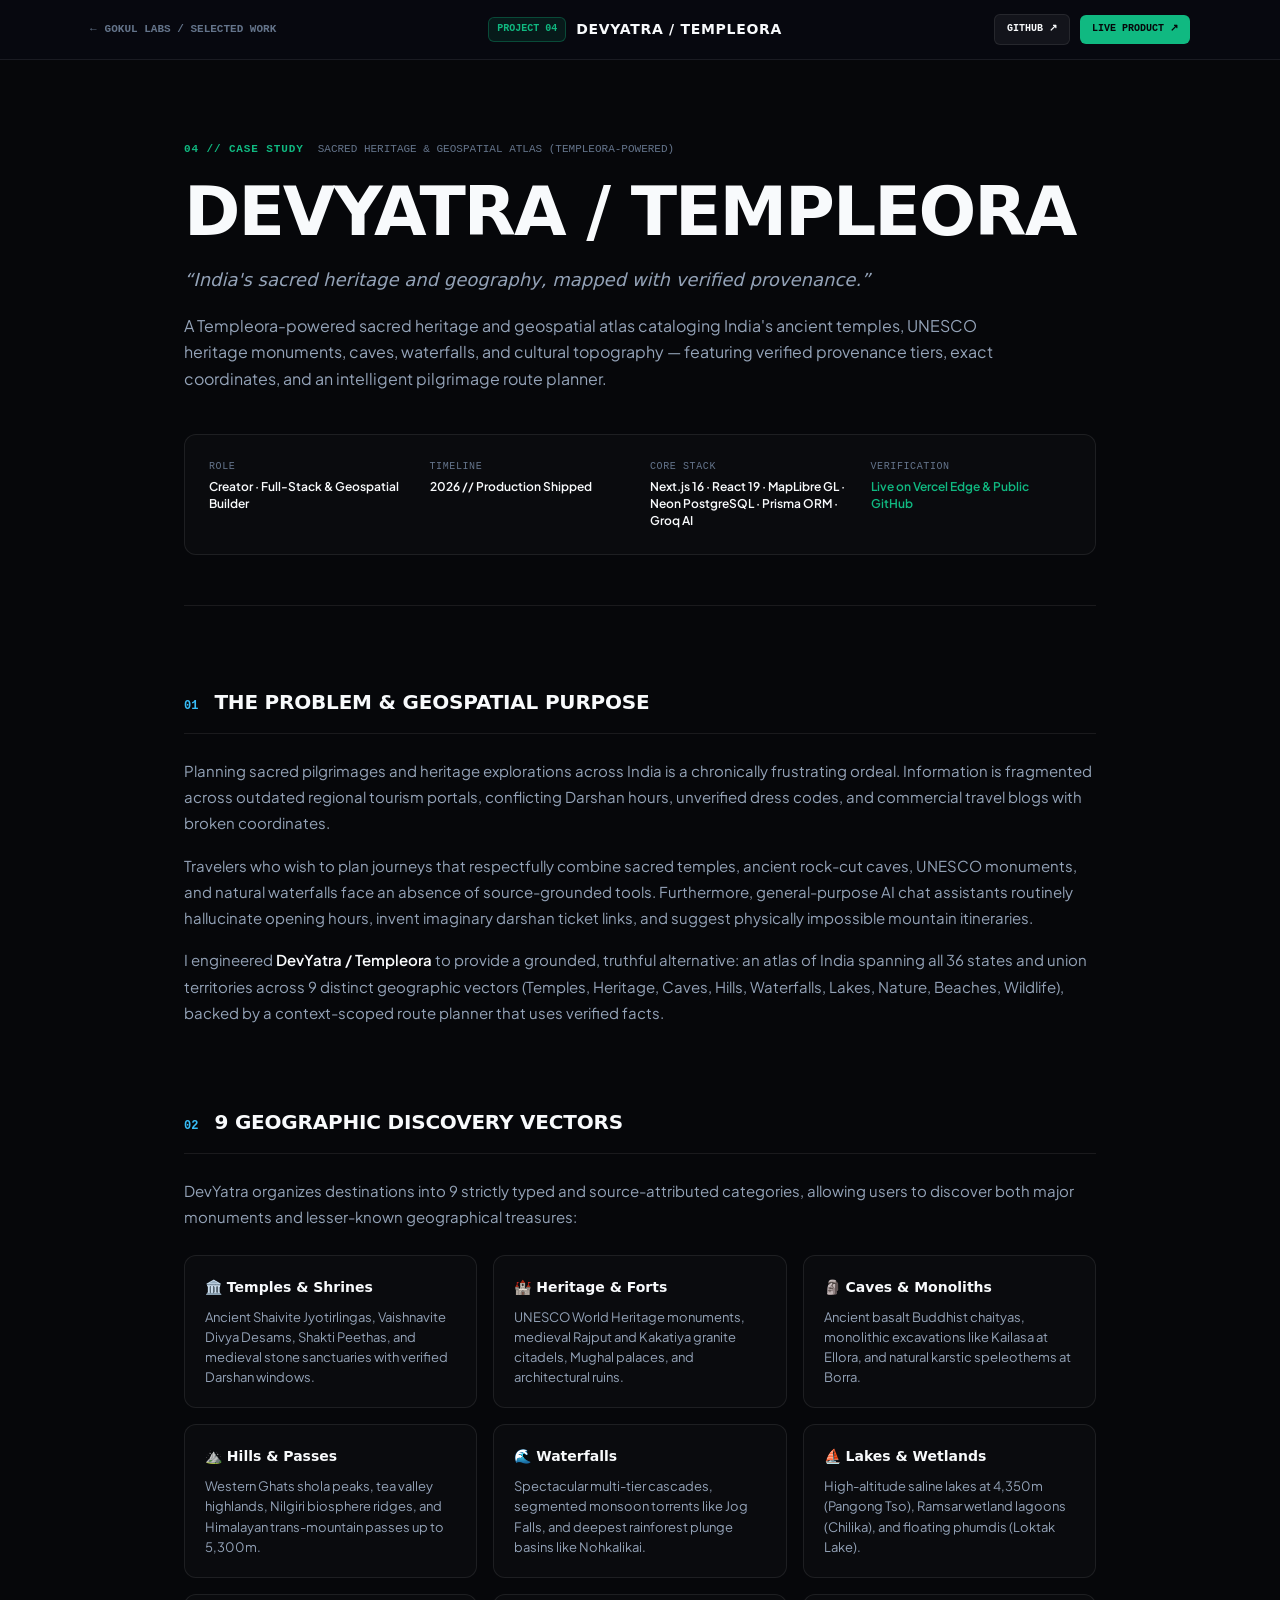
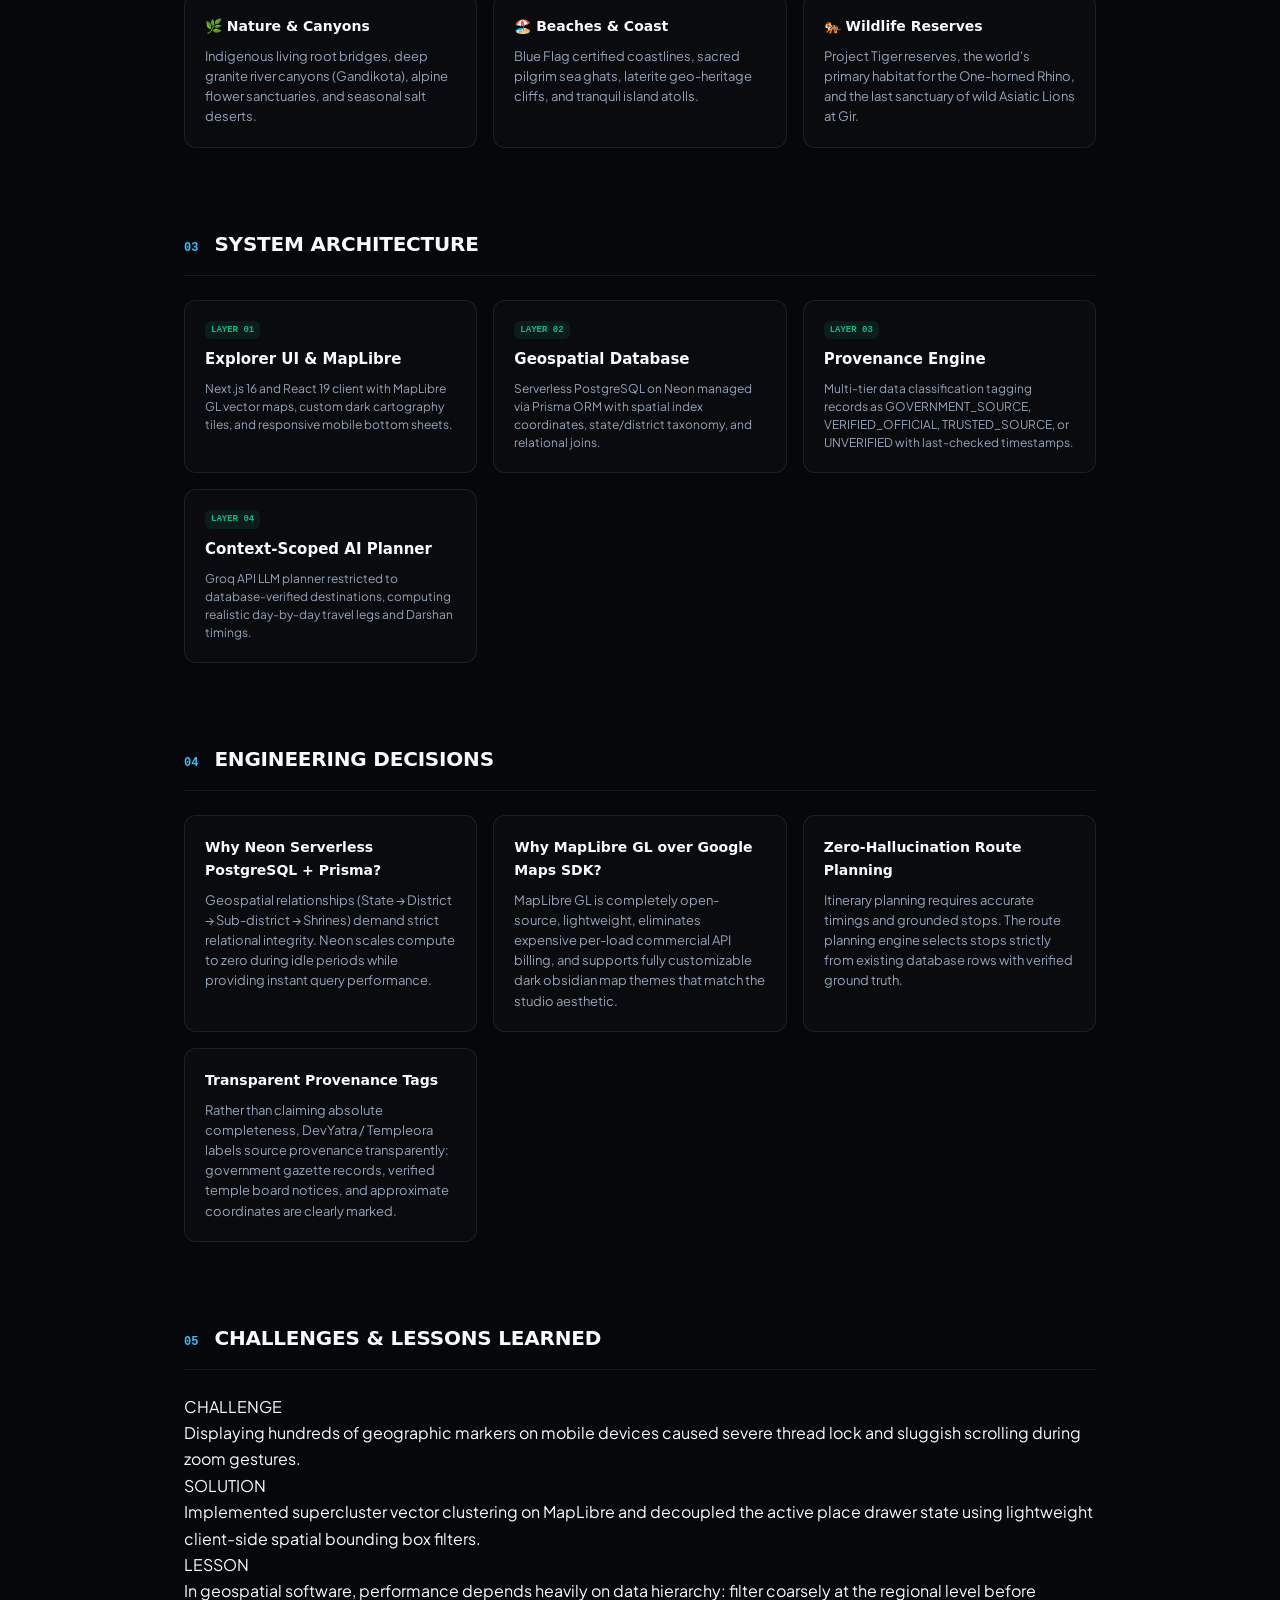
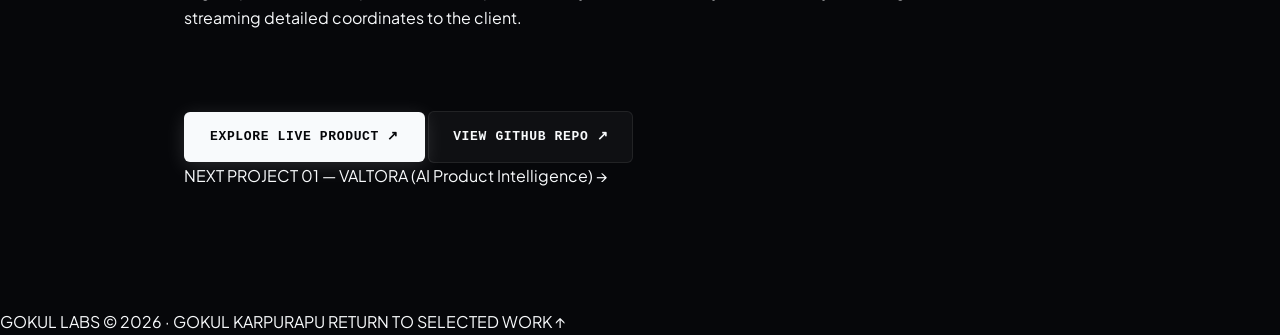
==== commit 24a615dd: "fix(audit): comprehensive production precision audit and platform polish - Removed deprecated Digita" ====
--- a/work/devyatra/index.html
+++ b/work/devyatra/index.html
@@ -3,8 +3,8 @@
 <head>
   <meta charset="UTF-8">
   <meta name="viewport" content="width=device-width, initial-scale=1.0">
-  <title>DEVYATRA Case Study — Gokul Labs</title>
-  <meta name="description" content="Technical Case Study for DEVYATRA — AI Pilgrimage & India Geospatial Discovery Platform built by Gokul Karpurapu.">
+  <title>DEVYATRA / TEMPLEORA Case Study — Gokul Labs</title>
+  <meta name="description" content="Technical Case Study for DEVYATRA / TEMPLEORA — Sacred Heritage & Geospatial Atlas built by Gokul Karpurapu.">
   <link rel="stylesheet" href="../../style.css">
   <link rel="icon" type="image/svg+xml" href="../../favicon.svg">
   <link rel="preconnect" href="https://fonts.googleapis.com">
@@ -20,7 +20,7 @@
       </a>
       <div class="cs-topbar-title">
         <span class="cs-badge emerald">PROJECT 04</span>
-        <span class="cs-name">DEVYATRA</span>
+        <span class="cs-name">DEVYATRA / TEMPLEORA</span>
       </div>
       <div class="cs-topbar-actions">
         <a href="https://github.com/gokul1599/DEVYATRA" target="_blank" rel="noopener noreferrer" class="cs-action-btn">GITHUB ↗</a>
@@ -33,12 +33,12 @@
     <section class="cs-hero">
       <div class="cs-hero-meta">
         <span class="cs-kicker emerald">04 // CASE STUDY</span>
-        <span class="cs-category">AI PILGRIMAGE + INDIA DISCOVERY PLATFORM</span>
-      </div>
-      <h1 class="cs-headline">DEVYATRA</h1>
-      <p class="cs-tagline">“Discover India's sacred heritage and natural wonders through geospatial intelligence.”</p>
+        <span class="cs-category">SACRED HERITAGE &amp; GEOSPATIAL ATLAS (TEMPLEORA-POWERED)</span>
+      </div>
+      <h1 class="cs-headline">DEVYATRA / TEMPLEORA</h1>
+      <p class="cs-tagline">“India's sacred heritage and geography, mapped with verified provenance.”</p>
       <p class="cs-lead">
-        An interactive geospatial exploration platform for discovering India's temples, sacred destinations, heritage locations, caves, waterfalls, and nature trails, combined with multi-tier source verification and a context-scoped AI pilgrimage planner.
+        A Templeora-powered sacred heritage and geospatial atlas cataloging India's ancient temples, UNESCO heritage monuments, caves, waterfalls, and cultural topography — featuring verified provenance tiers, exact coordinates, and an intelligent pilgrimage route planner.
       </p>
 
       <div class="cs-meta-grid">
@@ -75,7 +75,7 @@
           Travelers who wish to plan journeys that respectfully combine sacred temples, ancient rock-cut caves, UNESCO monuments, and natural waterfalls face an absence of source-grounded tools. Furthermore, general-purpose AI chat assistants routinely hallucinate opening hours, invent imaginary darshan ticket links, and suggest physically impossible mountain itineraries.
         </p>
         <p>
-          I engineered <strong>DevYatra</strong> to provide a grounded, truthful alternative: an atlas of India spanning all 36 states and union territories across 9 distinct geographic vectors (Temples, Heritage, Caves, Hills, Waterfalls, Lakes, Nature, Beaches, Wildlife), backed by a context-scoped AI route planner that refuses to hallucinate unverified facts.
+          I engineered <strong>DevYatra / Templeora</strong> to provide a grounded, truthful alternative: an atlas of India spanning all 36 states and union territories across 9 distinct geographic vectors (Temples, Heritage, Caves, Hills, Waterfalls, Lakes, Nature, Beaches, Wildlife), backed by a context-scoped route planner that uses verified facts.
         </p>
       </div>
     </section>
@@ -177,12 +177,12 @@
           <p>MapLibre GL is completely open-source, lightweight, eliminates expensive per-load commercial API billing, and supports fully customizable dark obsidian map themes that match the studio aesthetic.</p>
         </div>
         <div class="cs-decision-item">
-          <h4>Zero-Hallucination AI Architecture</h4>
-          <p>AI models often fabricate opening hours or fake online booking URLs. DevYatra forces the Groq AI engine to select stops only from existing database rows with verified ground truth.</p>
+          <h4>Zero-Hallucination Route Planning</h4>
+          <p>Itinerary planning requires accurate timings and grounded stops. The route planning engine selects stops strictly from existing database rows with verified ground truth.</p>
         </div>
         <div class="cs-decision-item">
           <h4>Transparent Provenance Tags</h4>
-          <p>Rather than claiming 100% false perfection, DevYatra labels source provenance honestly: government gazette records, verified temple board notices, and approximate coordinates are clearly marked.</p>
+          <p>Rather than claiming absolute completeness, DevYatra / Templeora labels source provenance transparently: government gazette records, verified temple board notices, and approximate coordinates are clearly marked.</p>
         </div>
       </div>
     </section>
--- a/style.css
+++ b/style.css
@@ -790,76 +790,14 @@
   color: var(--accent-cyan);
 }
 
-/* Hero Right HUD Orientation Card */
+/* Hero Right HUD Spatial Zone (3D Living Digital Artifact) */
 .hero-artifact-hud {
   display: flex;
   justify-content: flex-end;
   pointer-events: none;
-}
-.artifact-hud-card {
-  max-width: 320px;
-  background: var(--surface-panel);
-  border: 1px solid var(--border-subtle);
-  border-radius: var(--radius-md);
-  padding: 24px;
-  backdrop-filter: blur(20px);
-  -webkit-backdrop-filter: blur(20px);
-  box-shadow: 0 20px 40px rgba(0, 0, 0, 0.4);
-}
-.hud-card-header {
-  display: flex;
-  align-items: center;
-  gap: 8px;
-  margin-bottom: 12px;
-}
-.hud-dot {
-  width: 6px;
-  height: 6px;
-  border-radius: 50%;
-  background-color: var(--accent-cyan);
-  box-shadow: 0 0 8px var(--accent-cyan);
-}
-.hud-label {
-  font-family: var(--font-mono);
-  font-size: 11px;
-  letter-spacing: 0.08em;
-  color: var(--text-muted);
-}
-.hud-phase-indicator {
-  display: flex;
-  flex-direction: column;
-  margin-bottom: 10px;
-}
-.phase-code {
-  font-family: var(--font-mono);
-  font-size: 12px;
-  font-weight: 700;
-  color: var(--accent-cyan);
-}
-.phase-name {
-  font-family: var(--font-display);
-  font-size: 16px;
-  font-weight: 700;
-  color: var(--text-primary);
-}
-.hud-desc {
-  font-size: 13px;
-  color: var(--text-secondary);
-  line-height: 1.5;
-  margin-bottom: 16px;
-}
-.hud-interactive-hint {
-  display: flex;
-  align-items: center;
-  gap: 8px;
-  font-family: var(--font-mono);
-  font-size: 10px;
-  color: var(--text-muted);
-  border-top: 1px solid var(--border-subtle);
-  padding-top: 10px;
-}
-.hint-arrow {
-  color: var(--accent-cyan);
+  position: relative;
+  z-index: 5;
+  min-height: 480px;
 }
 
 /* Hero Bottom Bar */
@@ -939,6 +877,13 @@
   transform: translateY(-50%);
   z-index: 900;
   display: flex;
+  opacity: 0;
+  pointer-events: none;
+  transition: opacity var(--transition-normal), transform var(--transition-normal);
+}
+.project-nav-dock.visible {
+  opacity: 1;
+  pointer-events: auto;
 }
 .nav-dock-track {
   display: flex;
@@ -2896,7 +2841,7 @@
 
 .contact-channels-matrix {
   display: grid;
-  grid-template-columns: repeat(4, 1fr);
+  grid-template-columns: repeat(auto-fit, minmax(180px, 1fr));
   gap: 20px;
   border-top: 1px solid var(--border-subtle);
   padding-top: 40px;
@@ -2904,23 +2849,54 @@
 .channel-unit {
   display: flex;
   flex-direction: column;
+  gap: 6px;
+  text-align: left;
+}
+.ch-label {
+  font-family: var(--font-mono);
+  font-size: 10px;
+  color: var(--text-muted);
+  letter-spacing: 0.08em;
+}
+.ch-email-row {
+  display: flex;
+  align-items: center;
+  gap: 8px;
+  flex-wrap: wrap;
+}
+.ch-link {
+  font-family: var(--font-mono);
+  font-size: 13px;
+  color: var(--text-primary);
+  transition: color var(--transition-fast);
+}
+.ch-link:hover {
+  color: var(--accent-cyan);
+}
+.btn-copy-email {
+  display: inline-flex;
+  align-items: center;
   gap: 4px;
-  text-align: left;
-}
-.ch-label {
   font-family: var(--font-mono);
   font-size: 10px;
-  color: var(--text-muted);
-  letter-spacing: 0.08em;
-}
-.ch-link {
-  font-family: var(--font-mono);
-  font-size: 13px;
-  color: var(--text-primary);
-  transition: color var(--transition-fast);
-}
-.ch-link:hover {
-  color: var(--accent-cyan);
+  font-weight: 700;
+  letter-spacing: 0.06em;
+  color: var(--accent-cyan);
+  background: rgba(56, 189, 248, 0.08);
+  border: 1px solid rgba(56, 189, 248, 0.25);
+  padding: 3px 8px;
+  border-radius: 4px;
+  cursor: pointer;
+  transition: all var(--transition-fast);
+}
+.btn-copy-email:hover {
+  background: var(--accent-cyan);
+  color: #06070a;
+}
+.btn-copy-email.copied {
+  background: rgba(74, 222, 128, 0.15);
+  border-color: rgba(74, 222, 128, 0.4);
+  color: #4ade80;
 }
 
 /* --------------------------------------------------------------------------
@@ -3313,6 +3289,27 @@
 /* --------------------------------------------------------------------------
    16. RESPONSIVE BREAKPOINTS (Desktop, Laptop, Tablet, Mobile)
    -------------------------------------------------------------------------- */
+@media (max-width: 1280px) {
+  .available-badge {
+    display: none;
+  }
+}
+
+@media (max-width: 1100px) {
+  .mode-toggle-btn {
+    display: none;
+  }
+}
+
+@media (max-width: 960px) {
+  .nav-desktop {
+    display: none;
+  }
+  .mobile-menu-btn {
+    display: flex;
+  }
+}
+
 @media (max-width: 1120px) {
   .hero-container {
     grid-template-columns: 1fr;
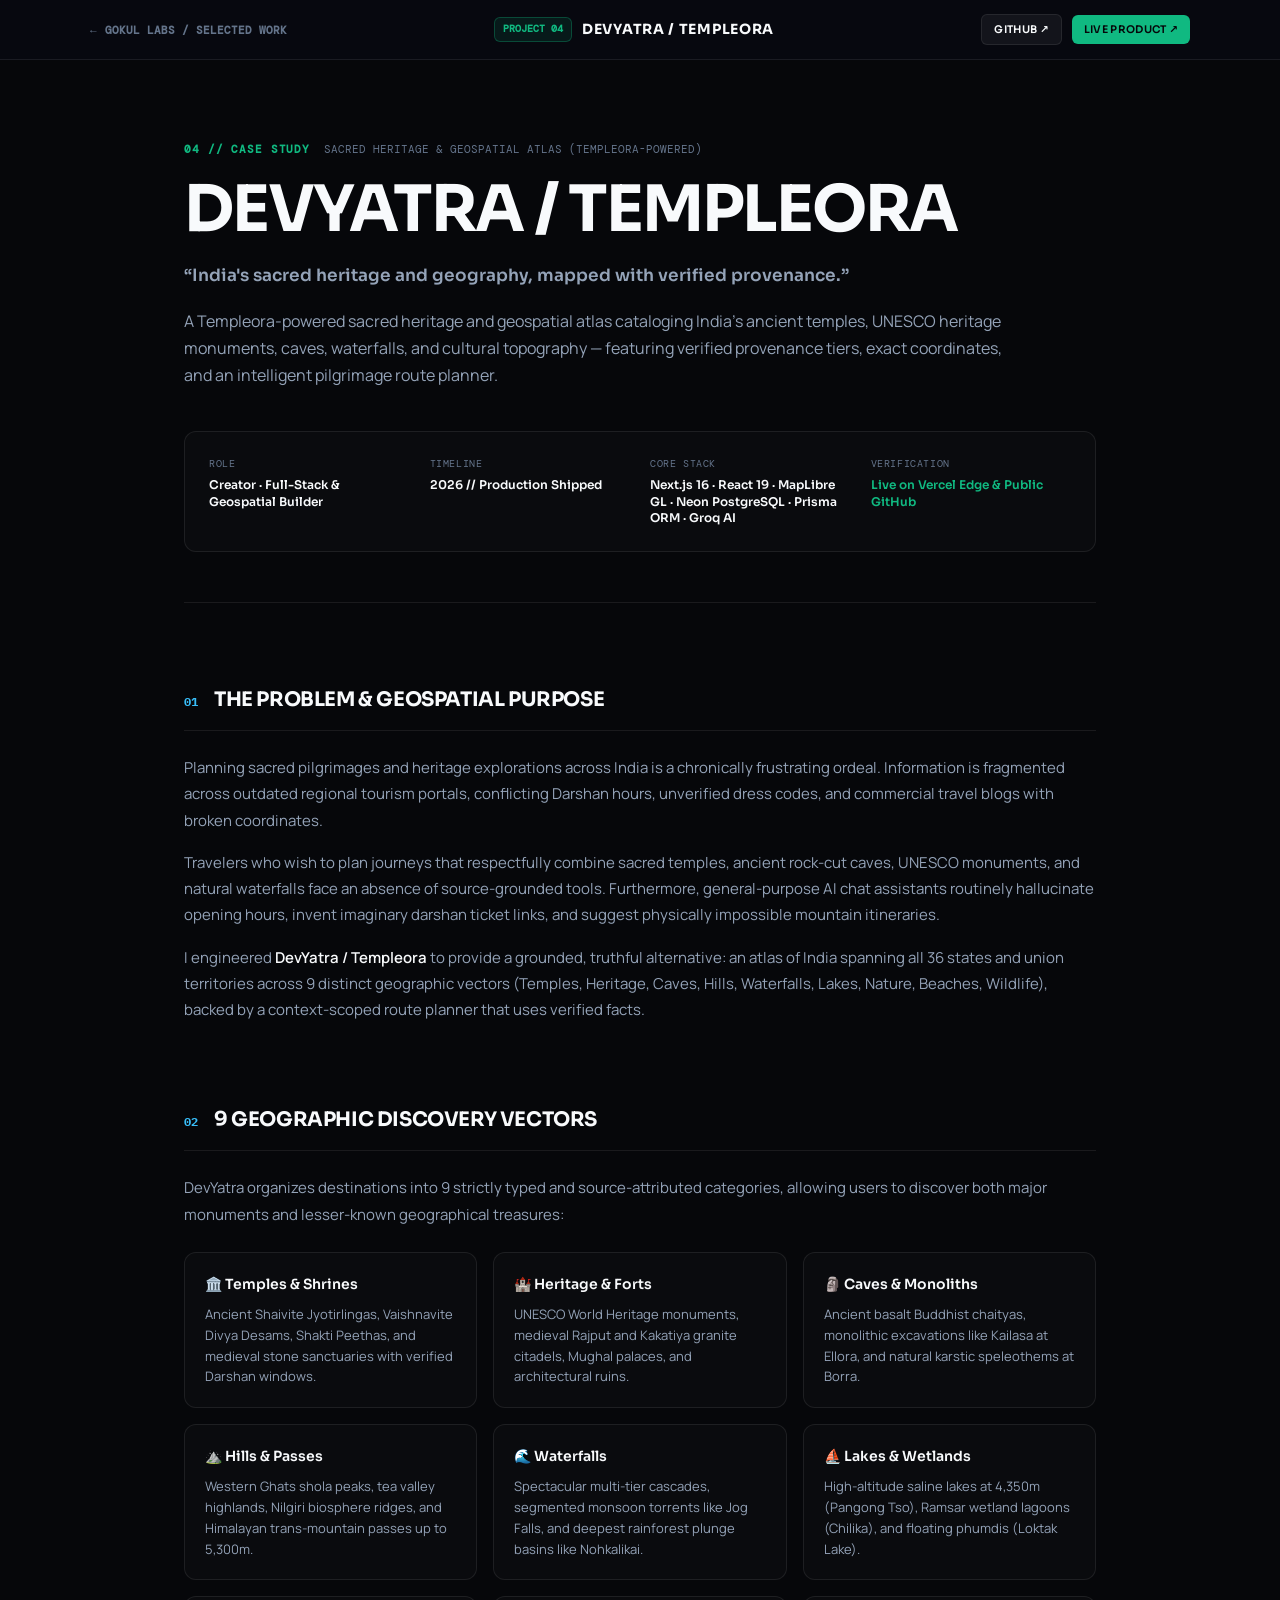
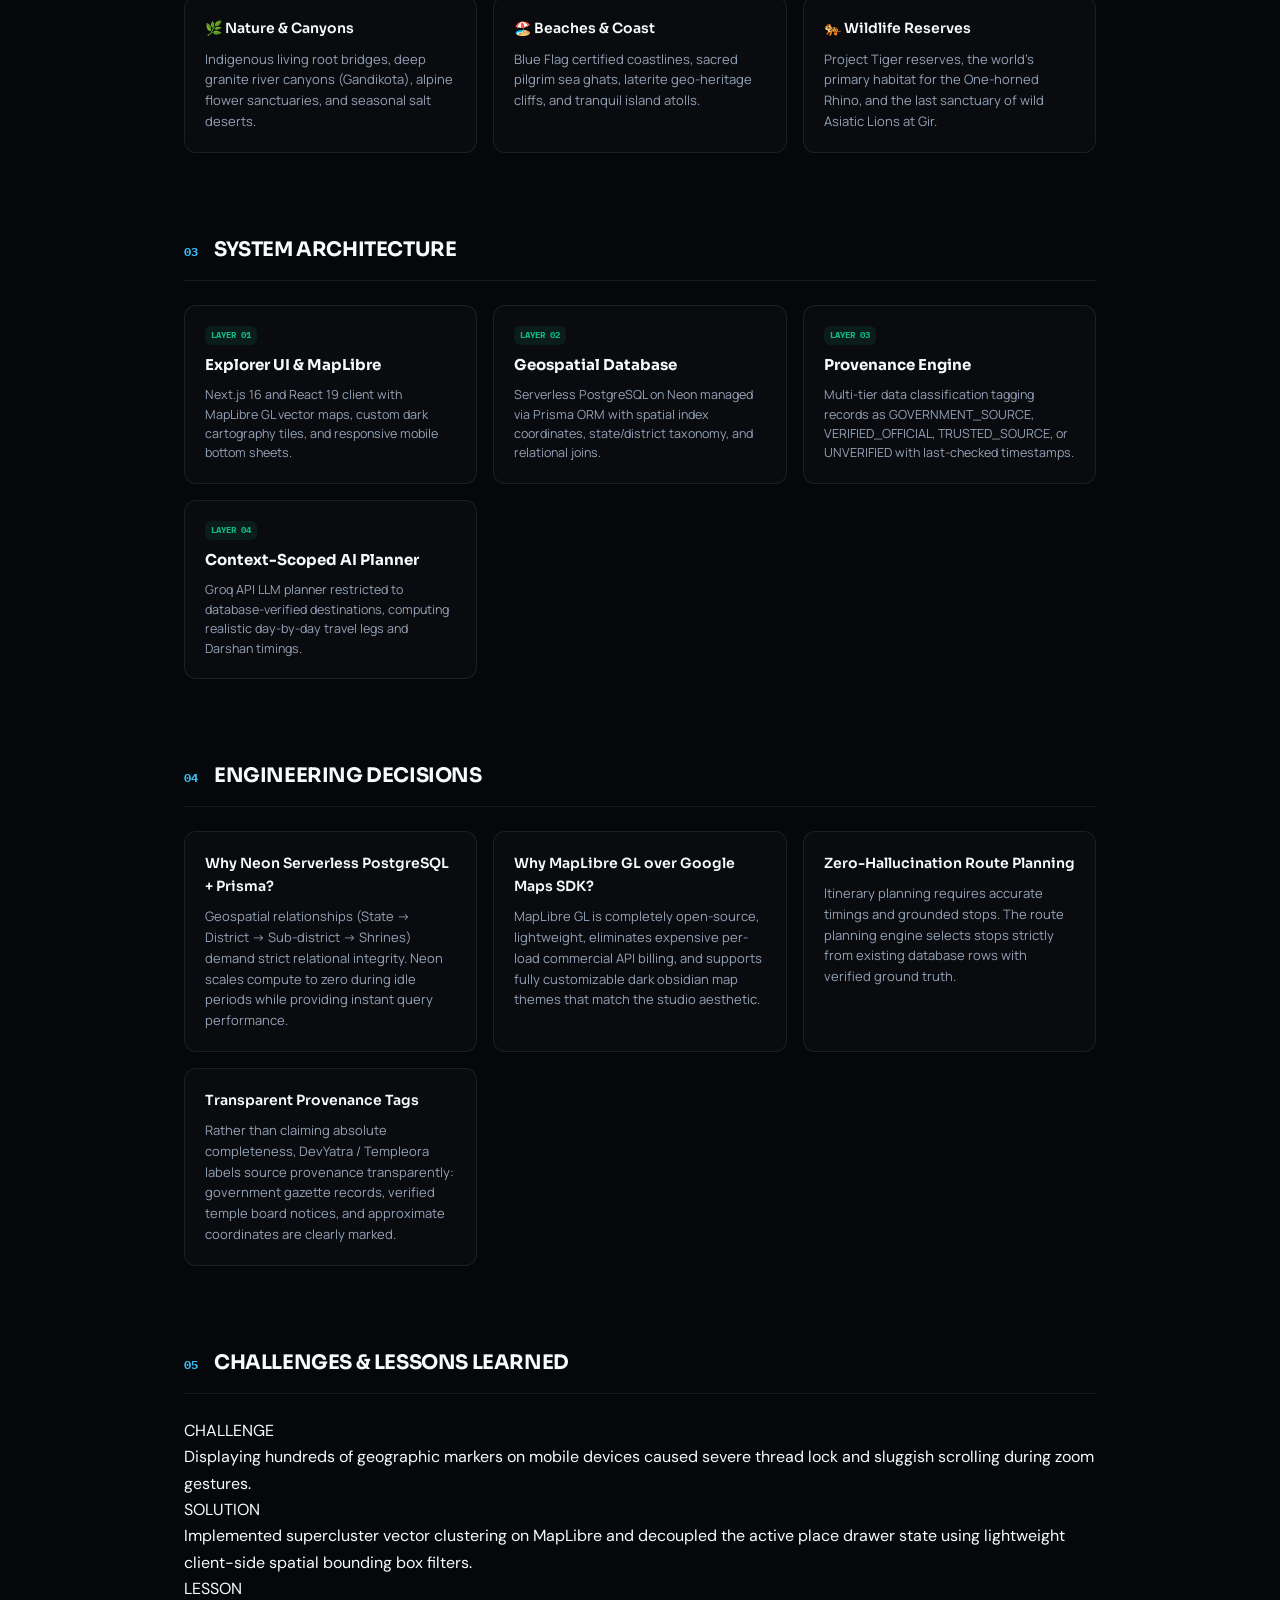
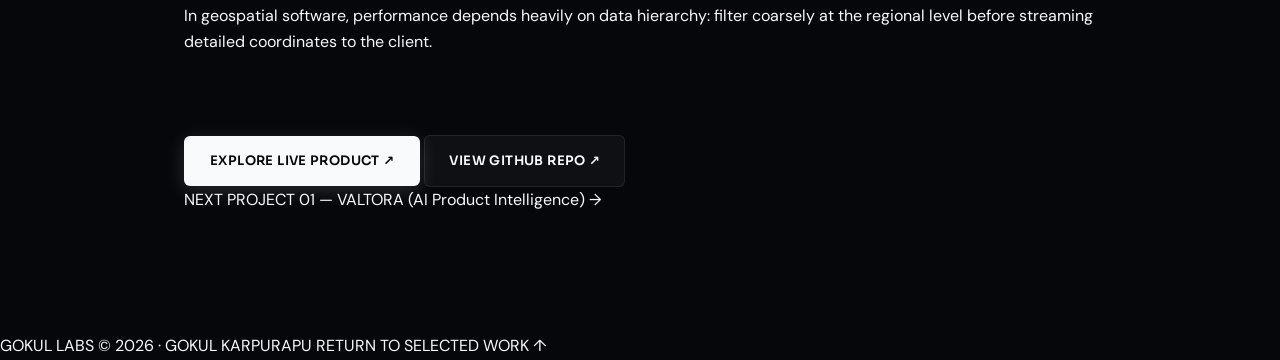
==== commit 921c37e5: "feat(typography): complete multi-font editorial typography overhaul" ====
--- a/work/devyatra/index.html
+++ b/work/devyatra/index.html
@@ -9,7 +9,7 @@
   <link rel="icon" type="image/svg+xml" href="../../favicon.svg">
   <link rel="preconnect" href="https://fonts.googleapis.com">
   <link rel="preconnect" href="https://fonts.gstatic.com" crossorigin>
-  <link href="https://fonts.googleapis.com/css2?family=Plus+Jakarta+Sans:wght@300;400;500;600;700;800&family=JetBrains+Mono:wght@400;500;600&family=Cinzel:wght@600;700&display=swap" rel="stylesheet">
+  <link href="https://fonts.googleapis.com/css2?family=DM+Mono:ital,wght@0,400;0,500;1,400&family=DM+Sans:ital,opsz,wght@0,9..40,400;0,9..40,500;0,9..40,600;0,9..40,700;1,9..40,400&family=IBM+Plex+Mono:ital,wght@0,400;0,500;0,600;1,400&family=Instrument+Serif:ital@0;1&family=Manrope:wght@400;500;600;700&family=Plus+Jakarta+Sans:ital,wght@0,400;0,500;0,600;0,700;1,400&family=Sora:wght@400;500;600;700&family=Space+Grotesk:wght@400;500;600;700&display=swap" rel="stylesheet">
 </head>
 <body class="case-study-page">
   <header class="cs-topbar">
--- a/style.css
+++ b/style.css
@@ -41,10 +41,28 @@
   --border-glass: rgba(255, 255, 255, 0.12);
   --border-focus: rgba(56, 189, 248, 0.35);
 
-  /* Typography Families */
-  --font-display: "Space Grotesk", system-ui, -apple-system, sans-serif;
-  --font-body: "Plus Jakarta Sans", system-ui, -apple-system, sans-serif;
-  --font-mono: "DM Mono", ui-monospace, SFMono-Regular, monospace;
+  /* ========================================================================
+     CENTRALIZED EDITORIAL TYPOGRAPHY MATRIX (GOKUL LABS v8.0)
+     01 Space Grotesk: Hero / Primary Identity
+     02 Sora: Selected Work / Product Presentation / CTAs / Contact Headline
+     03 Instrument Serif: About / Personal Editorial Signature
+     04 IBM Plex Mono: Lab / Technical Metadata / Controls / Sliders
+     05 Manrope: Stack / Technical Content / Work descriptions / About body
+     06 DM Sans: Journey / Narrative / Subtext / Living Updates
+     -- DM Mono: Coordinates, Timestamps, System Badges, Micro-Metadata
+     ======================================================================== */
+  --font-hero: "Space Grotesk", system-ui, -apple-system, sans-serif;
+  --font-work: "Sora", system-ui, -apple-system, sans-serif;
+  --font-editorial: "Instrument Serif", Georgia, "Times New Roman", serif;
+  --font-lab: "IBM Plex Mono", "DM Mono", monospace;
+  --font-stack: "Manrope", system-ui, -apple-system, sans-serif;
+  --font-journey: "DM Sans", system-ui, -apple-system, sans-serif;
+  --font-meta: "DM Mono", ui-monospace, SFMono-Regular, monospace;
+
+  /* Backward Compatibility & Fallback Aliases */
+  --font-display: var(--font-hero);
+  --font-body: var(--font-journey);
+  --font-mono: var(--font-meta);
 
   /* Layout Constants */
   --max-width: 1240px;
@@ -82,7 +100,7 @@
 }
 
 body {
-  font-family: var(--font-body);
+  font-family: var(--font-journey);
   background-color: var(--bg-primary);
   color: var(--text-primary);
   line-height: 1.65;
@@ -318,7 +336,7 @@
 }
 
 .brand-title {
-  font-family: var(--font-display);
+  font-family: var(--font-hero);
   font-size: 17px;
   font-weight: 700;
   letter-spacing: 0.08em;
@@ -513,7 +531,7 @@
   display: flex;
   align-items: center;
   gap: 16px;
-  font-family: var(--font-display);
+  font-family: var(--font-work);
   font-size: 24px;
   font-weight: 700;
   letter-spacing: -0.02em;
@@ -599,11 +617,43 @@
 }
 
 .section-heading {
-  font-family: var(--font-display);
+  font-family: var(--font-work);
   font-size: clamp(38px, 5.5vw, 68px);
-  font-weight: 800;
-  letter-spacing: -0.04em;
-  line-height: 1.05;
+  font-weight: 700;
+  letter-spacing: -0.035em;
+  line-height: 1.04;
+}
+
+#work .section-heading {
+  font-family: var(--font-work);
+  font-weight: 700;
+  letter-spacing: -0.035em;
+}
+
+#about .section-heading {
+  font-family: var(--font-editorial);
+  font-size: clamp(48px, 6.8vw, 84px);
+  font-weight: 400;
+  letter-spacing: -0.02em;
+  line-height: 0.98;
+}
+
+#lab .section-heading {
+  font-family: var(--font-work);
+  font-weight: 700;
+  letter-spacing: -0.035em;
+}
+
+#stack .section-heading {
+  font-family: var(--font-stack);
+  font-weight: 700;
+  letter-spacing: -0.03em;
+}
+
+#journey .section-heading {
+  font-family: var(--font-work);
+  font-weight: 700;
+  letter-spacing: -0.035em;
 }
 
 .gradient-text {
@@ -613,8 +663,9 @@
 }
 
 .section-subtext {
-  font-family: var(--font-body);
-  font-size: 18px;
+  font-family: var(--font-journey);
+  font-size: clamp(16px, 1.25vw, 18px);
+  line-height: 1.6;
   color: var(--text-secondary);
   max-width: 540px;
   margin-top: 14px;
@@ -654,44 +705,57 @@
   align-items: center;
   gap: 12px;
   font-family: var(--font-mono);
-  font-size: 12px;
+  font-size: 11px;
   letter-spacing: 0.08em;
   color: var(--text-muted);
   margin-bottom: 16px;
+  text-transform: uppercase;
 }
 .hero-badge {
   color: var(--accent-cyan);
 }
 
 .hero-creator-name {
-  font-family: var(--font-display);
-  font-size: 15px;
-  font-weight: 700;
-  letter-spacing: 0.16em;
+  font-family: var(--font-hero);
+  font-size: clamp(15px, 1.2vw, 17px);
+  font-weight: 600;
+  letter-spacing: 0.14em;
   color: var(--text-secondary);
   margin-bottom: 20px;
+  text-transform: uppercase;
 }
 
 .hero-headline {
-  font-family: var(--font-display);
-  font-size: clamp(48px, 6.8vw, 84px);
-  font-weight: 800;
-  letter-spacing: -0.045em;
-  line-height: 0.98;
+  font-family: var(--font-hero);
+  font-size: clamp(56px, 8vw, 118px);
+  line-height: 0.94;
+  letter-spacing: -0.055em;
   margin-bottom: 28px;
 }
-.headline-gradient {
+
+.hero-headline > span:first-child {
+  font-weight: 500;
+  color: var(--text-primary);
+}
+
+.hero-headline .headline-gradient {
+  font-weight: 700;
   background: linear-gradient(135deg, #ffffff 30%, var(--accent-cyan) 100%);
   -webkit-background-clip: text;
   -webkit-text-fill-color: transparent;
 }
 
+.hero-headline > span:last-child {
+  font-weight: 600;
+  color: var(--text-primary);
+}
+
 .hero-subtext {
-  font-family: var(--font-body);
-  font-size: 19px;
+  font-family: var(--font-journey);
+  font-size: clamp(16px, 1.25vw, 18px);
   color: var(--text-secondary);
-  line-height: 1.6;
-  max-width: 540px;
+  line-height: 1.68;
+  max-width: 580px;
   margin-bottom: 32px;
 }
 
@@ -734,10 +798,10 @@
   gap: 10px;
   background: var(--text-primary);
   color: #06070a;
-  font-family: var(--font-mono);
+  font-family: var(--font-work);
   font-size: 13px;
-  font-weight: 700;
-  letter-spacing: 0.05em;
+  font-weight: 600;
+  letter-spacing: 0.03em;
   padding: 14px 26px;
   border-radius: var(--radius-sm);
   transition: transform var(--transition-fast), background var(--transition-fast), box-shadow var(--transition-fast);
@@ -758,10 +822,10 @@
   gap: 10px;
   background: rgba(255, 255, 255, 0.04);
   color: var(--text-primary);
-  font-family: var(--font-mono);
+  font-family: var(--font-work);
   font-size: 13px;
   font-weight: 600;
-  letter-spacing: 0.05em;
+  letter-spacing: 0.03em;
   padding: 14px 24px;
   border-radius: var(--radius-sm);
   border: 1px solid var(--border-subtle);
@@ -780,8 +844,10 @@
   display: inline-flex;
   align-items: center;
   gap: 8px;
-  font-family: var(--font-mono);
+  font-family: var(--font-work);
   font-size: 13px;
+  font-weight: 600;
+  letter-spacing: 0.03em;
   color: var(--text-secondary);
   padding: 14px 18px;
   transition: color var(--transition-fast);
@@ -1019,11 +1085,11 @@
 .b-mark { background: rgba(184, 102, 78, 0.12); color: var(--accent-terracotta); border: 1px solid rgba(184, 102, 78, 0.4); }
 
 .project-title {
-  font-family: var(--font-display);
-  font-size: clamp(32px, 3.8vw, 48px);
-  font-weight: 800;
-  letter-spacing: -0.03em;
-  line-height: 1.05;
+  font-family: var(--font-work);
+  font-size: clamp(28px, 3.8vw, 44px);
+  font-weight: 700;
+  letter-spacing: -0.035em;
+  line-height: 1.08;
 }
 .project-subtitle {
   font-family: var(--font-mono);
@@ -1033,9 +1099,10 @@
 }
 
 .project-tagline {
-  font-family: var(--font-body);
+  font-family: var(--font-work);
   font-size: 16px;
   font-weight: 600;
+  letter-spacing: -0.01em;
   color: var(--accent-cyan);
   margin-bottom: 12px;
 }
@@ -1044,9 +1111,10 @@
 .gokul-labs-theme .project-tagline { color: var(--accent-cyan); }
 
 .project-description {
+  font-family: var(--font-stack);
   font-size: 15px;
   color: var(--text-secondary);
-  line-height: 1.6;
+  line-height: 1.68;
   margin-bottom: 24px;
 }
 
@@ -1122,10 +1190,10 @@
   gap: 10px;
   padding: 12px 20px;
   border-radius: var(--radius-sm);
-  font-family: var(--font-mono);
+  font-family: var(--font-work);
   font-size: 12px;
-  font-weight: 700;
-  letter-spacing: 0.05em;
+  font-weight: 600;
+  letter-spacing: 0.03em;
   background: var(--text-primary);
   color: #06070a;
   transition: all var(--transition-fast);
@@ -1141,8 +1209,10 @@
   gap: 8px;
   padding: 12px 18px;
   border-radius: var(--radius-sm);
-  font-family: var(--font-mono);
+  font-family: var(--font-work);
   font-size: 12px;
+  font-weight: 600;
+  letter-spacing: 0.03em;
   color: var(--text-primary);
   background: rgba(255, 255, 255, 0.04);
   border: 1px solid var(--border-subtle);
@@ -1158,8 +1228,10 @@
   align-items: center;
   gap: 8px;
   padding: 12px 16px;
-  font-family: var(--font-mono);
-  font-size: 11px;
+  font-family: var(--font-work);
+  font-size: 11px;
+  font-weight: 600;
+  letter-spacing: 0.03em;
   color: var(--text-muted);
   border: 1px dashed var(--border-subtle);
   border-radius: var(--radius-sm);
@@ -1262,7 +1334,7 @@
 }
 
 .vui-brand-text {
-  font-family: var(--font-display);
+  font-family: var(--font-work);
   font-size: 12px;
   font-weight: 700;
   letter-spacing: 0.05em;
@@ -1305,7 +1377,7 @@
 }
 
 .vui-headline {
-  font-family: var(--font-display);
+  font-family: var(--font-work);
   font-size: 15px;
   font-weight: 700;
   color: #fff;
@@ -1381,7 +1453,7 @@
 }
 
 .vui-m-val {
-  font-family: var(--font-display);
+  font-family: var(--font-work);
   font-weight: 700;
   color: #fff;
 }
@@ -1471,9 +1543,9 @@
   margin-bottom: 20px;
 }
 .lh-time-val {
-  font-family: var(--font-display);
+  font-family: var(--font-work);
   font-size: 24px;
-  font-weight: 800;
+  font-weight: 700;
   color: var(--accent-blue);
   display: block;
   line-height: 1;
@@ -1582,15 +1654,15 @@
   background: rgba(245, 158, 11, 0.15);
   border: 1px solid rgba(245, 158, 11, 0.4);
   color: var(--accent-amber);
-  font-family: var(--font-display);
-  font-size: 11px;
-  font-weight: 800;
+  font-family: var(--font-work);
+  font-size: 11px;
+  font-weight: 700;
   display: grid;
   place-items: center;
 }
 
 .teluguva-brand-name {
-  font-family: var(--font-display);
+  font-family: var(--font-work);
   font-size: 12px;
   font-weight: 700;
   letter-spacing: 0.05em;
@@ -1896,14 +1968,16 @@
   margin-bottom: 12px;
 }
 .doctrine-heading {
-  font-family: var(--font-display);
+  font-family: var(--font-hero);
   font-size: clamp(28px, 4vw, 44px);
-  font-weight: 800;
+  font-weight: 700;
   letter-spacing: -0.03em;
   margin-bottom: 16px;
 }
 .doctrine-text {
+  font-family: var(--font-stack);
   font-size: 16px;
+  line-height: 1.68;
   color: var(--text-secondary);
   max-width: 580px;
   margin: 0 auto 32px;
@@ -2036,17 +2110,18 @@
 }
 
 .profile-name {
-  font-family: var(--font-display);
-  font-size: 28px;
-  font-weight: 800;
+  font-family: var(--font-hero);
+  font-size: 26px;
+  font-weight: 700;
   letter-spacing: -0.02em;
   margin-bottom: 4px;
 }
 .profile-role {
   font-family: var(--font-mono);
-  font-size: 13px;
+  font-size: 12px;
   color: var(--accent-cyan);
   margin-bottom: 24px;
+  letter-spacing: 0.05em;
 }
 .profile-divider {
   height: 1px;
@@ -2072,6 +2147,7 @@
   letter-spacing: 0.08em;
 }
 .cred-val {
+  font-family: var(--font-stack);
   font-size: 14px;
   color: var(--text-secondary);
 }
@@ -2115,9 +2191,9 @@
 }
 
 .edu-school {
-  font-family: var(--font-display);
+  font-family: var(--font-work);
   font-size: 13px;
-  font-weight: 700;
+  font-weight: 600;
   color: var(--text-primary);
 }
 
@@ -2128,6 +2204,7 @@
 }
 
 .edu-degree {
+  font-family: var(--font-stack);
   font-size: 12px;
   color: var(--text-secondary);
 }
@@ -2136,7 +2213,7 @@
   background: rgba(255, 255, 255, 0.025);
   border: 1px solid var(--border-subtle);
   border-radius: var(--radius-md);
-  padding: 20px;
+  padding: 22px;
 }
 .box-kicker {
   font-family: var(--font-mono);
@@ -2144,37 +2221,44 @@
   color: var(--accent-cyan);
   letter-spacing: 0.1em;
   display: block;
-  margin-bottom: 6px;
+  margin-bottom: 8px;
 }
 .philosophy-title {
-  font-family: var(--font-display);
-  font-size: 16px;
-  font-weight: 700;
+  font-family: var(--font-editorial);
+  font-size: clamp(26px, 3.2vw, 36px);
+  font-weight: 400;
+  letter-spacing: -0.025em;
+  line-height: 1.15;
   margin-bottom: 8px;
+  color: var(--text-primary);
 }
 .philosophy-desc {
-  font-size: 13px;
-  color: var(--text-muted);
-  line-height: 1.55;
+  font-family: var(--font-stack);
+  font-size: 14px;
+  color: var(--text-muted);
+  line-height: 1.6;
 }
 
 .about-narrative-pane {
   padding-left: 10px;
 }
 .narrative-prose {
-  font-size: 17px;
+  font-family: var(--font-stack);
+  font-size: 16px;
   color: var(--text-secondary);
   line-height: 1.75;
+  max-width: 680px;
   display: flex;
   flex-direction: column;
   gap: 20px;
   margin-bottom: 40px;
 }
 .lead-para {
-  font-size: 20px;
+  font-family: var(--font-stack);
+  font-size: 19px;
   color: var(--text-primary);
   font-weight: 500;
-  line-height: 1.6;
+  line-height: 1.65;
 }
 
 .builder-commitments {
@@ -2196,15 +2280,16 @@
   color: var(--accent-cyan);
 }
 .commit-title {
-  font-family: var(--font-display);
-  font-size: 17px;
-  font-weight: 700;
+  font-family: var(--font-work);
+  font-size: 16px;
+  font-weight: 600;
   margin-bottom: 4px;
 }
 .commit-desc {
+  font-family: var(--font-stack);
   font-size: 14px;
   color: var(--text-muted);
-  line-height: 1.5;
+  line-height: 1.6;
 }
 
 /* --------------------------------------------------------------------------
@@ -2279,13 +2364,14 @@
   margin-bottom: 12px;
 }
 .exp-code {
-  font-family: var(--font-mono);
-  font-size: 11px;
-  font-weight: 700;
+  font-family: var(--font-lab);
+  font-size: 11px;
+  font-weight: 500;
+  letter-spacing: 0.08em;
   color: var(--accent-cyan);
 }
 .exp-status {
-  font-family: var(--font-mono);
+  font-family: var(--font-lab);
   font-size: 9px;
   color: var(--text-muted);
   background: rgba(255, 255, 255, 0.04);
@@ -2294,16 +2380,17 @@
 }
 
 .exp-title {
-  font-family: var(--font-display);
-  font-size: 20px;
+  font-family: var(--font-work);
+  font-size: 18px;
   font-weight: 700;
   letter-spacing: -0.02em;
   margin-bottom: 8px;
 }
 .exp-desc {
+  font-family: var(--font-stack);
   font-size: 14px;
   color: var(--text-secondary);
-  line-height: 1.55;
+  line-height: 1.6;
   margin-bottom: 24px;
 }
 
@@ -2324,13 +2411,15 @@
   flex-wrap: wrap;
 }
 .preset-label {
-  font-family: var(--font-mono);
+  font-family: var(--font-lab);
   font-size: 10px;
   color: var(--text-muted);
 }
 .preset-btn {
-  font-family: var(--font-mono);
-  font-size: 11px;
+  font-family: var(--font-work);
+  font-size: 11px;
+  font-weight: 600;
+  letter-spacing: 0.04em;
   padding: 4px 10px;
   border-radius: var(--radius-sm);
   background: rgba(255, 255, 255, 0.04);
@@ -2350,7 +2439,7 @@
   border: 1px solid var(--border-subtle);
   border-radius: var(--radius-sm);
   padding: 12px;
-  font-family: var(--font-mono);
+  font-family: var(--font-lab);
   font-size: 11px;
   color: var(--text-primary);
   line-height: 1.5;
@@ -2361,7 +2450,7 @@
   display: flex;
   justify-content: space-between;
   align-items: center;
-  font-family: var(--font-mono);
+  font-family: var(--font-lab);
   font-size: 11px;
   border-top: 1px solid var(--border-subtle);
   padding-top: 12px;
@@ -2380,14 +2469,14 @@
 .slider-meta {
   display: flex;
   justify-content: space-between;
-  font-family: var(--font-mono);
+  font-family: var(--font-lab);
   font-size: 10px;
   color: var(--text-muted);
   margin-bottom: 6px;
 }
 .sl-val {
   color: var(--accent-cyan);
-  font-weight: 700;
+  font-weight: 600;
 }
 input[type="range"] {
   width: 100%;
@@ -2400,8 +2489,9 @@
   display: block;
   width: 100%;
   text-align: center;
-  font-family: var(--font-mono);
-  font-size: 10px;
+  font-family: var(--font-work);
+  font-size: 11px;
+  font-weight: 600;
   letter-spacing: 0.05em;
   color: var(--text-muted);
   border-top: 1px solid var(--border-subtle);
@@ -2419,8 +2509,10 @@
   margin-bottom: 14px;
 }
 .spring-preset-btn {
-  font-family: var(--font-mono);
-  font-size: 11px;
+  font-family: var(--font-work);
+  font-size: 11px;
+  font-weight: 600;
+  letter-spacing: 0.04em;
   padding: 4px 10px;
   border-radius: var(--radius-sm);
   background: rgba(255, 255, 255, 0.04);
@@ -2452,9 +2544,9 @@
   border-radius: var(--radius-sm);
   display: grid;
   place-items: center;
-  font-family: var(--font-mono);
-  font-size: 10px;
-  font-weight: 800;
+  font-family: var(--font-work);
+  font-size: 11px;
+  font-weight: 700;
   box-shadow: 0 4px 15px var(--accent-cyan-glow);
 }
 .spring-crosshair {
@@ -2464,7 +2556,7 @@
 .spring-readout {
   display: flex;
   justify-content: space-between;
-  font-family: var(--font-mono);
+  font-family: var(--font-lab);
   font-size: 10px;
   color: var(--text-muted);
 }
@@ -2478,7 +2570,7 @@
   flex-wrap: wrap;
 }
 .pipeline-step-node {
-  font-family: var(--font-mono);
+  font-family: var(--font-lab);
   font-size: 10px;
   padding: 6px 10px;
   border-radius: var(--radius-sm);
@@ -2503,21 +2595,22 @@
   padding: 14px;
 }
 .box-tag {
-  font-family: var(--font-mono);
+  font-family: var(--font-lab);
   font-size: 9px;
   color: var(--accent-cyan);
   margin-bottom: 4px;
 }
 .box-headline {
-  font-family: var(--font-display);
+  font-family: var(--font-work);
   font-size: 14px;
   font-weight: 700;
   margin-bottom: 6px;
 }
 .box-copy {
+  font-family: var(--font-stack);
   font-size: 12px;
   color: var(--text-muted);
-  line-height: 1.5;
+  line-height: 1.55;
 }
 
 /* --------------------------------------------------------------------------
@@ -2578,12 +2671,13 @@
 .cat-dot.green { background-color: var(--accent-green); }
 
 .cat-title {
-  font-family: var(--font-display);
+  font-family: var(--font-stack);
   font-size: 15px;
   font-weight: 700;
-  letter-spacing: -0.01em;
+  letter-spacing: 0.02em;
 }
 .cat-summary {
+  font-family: var(--font-stack);
   font-size: 12px;
   color: var(--text-muted);
   line-height: 1.45;
@@ -2609,9 +2703,9 @@
   border-bottom-color: rgba(56, 189, 248, 0.25);
 }
 .tech-name {
-  font-family: var(--font-mono);
-  font-size: 13px;
-  font-weight: 500;
+  font-family: var(--font-stack);
+  font-size: 14px;
+  font-weight: 600;
   color: var(--text-secondary);
   transition: color var(--transition-fast);
 }
@@ -2680,16 +2774,17 @@
   margin-bottom: 6px;
 }
 .entry-title {
-  font-family: var(--font-display);
-  font-size: 22px;
-  font-weight: 800;
+  font-family: var(--font-work);
+  font-size: 20px;
+  font-weight: 600;
   letter-spacing: -0.02em;
   margin-bottom: 8px;
 }
 .entry-copy {
+  font-family: var(--font-journey);
   font-size: 15px;
   color: var(--text-secondary);
-  line-height: 1.6;
+  line-height: 1.68;
   margin-bottom: 14px;
 }
 .entry-tags {
@@ -2730,7 +2825,7 @@
   gap: 10px;
 }
 .now-kicker {
-  font-family: var(--font-mono);
+  font-family: var(--font-work);
   font-size: 12px;
   font-weight: 700;
   letter-spacing: 0.08em;
@@ -2756,9 +2851,10 @@
   margin-bottom: 8px;
 }
 .now-col-val {
-  font-size: 13px;
+  font-family: var(--font-journey);
+  font-size: 14px;
   color: var(--text-secondary);
-  line-height: 1.5;
+  line-height: 1.62;
 }
 .highlight-col .now-col-label {
   color: var(--accent-cyan);
@@ -2787,25 +2883,26 @@
 }
 .contact-kicker {
   font-family: var(--font-mono);
-  font-size: 12px;
+  font-size: 11px;
   letter-spacing: 0.12em;
   color: var(--accent-cyan);
   margin-bottom: 20px;
 }
 .contact-headline {
-  font-family: var(--font-display);
-  font-size: clamp(38px, 5.5vw, 68px);
-  font-weight: 800;
+  font-family: var(--font-work);
+  font-size: clamp(48px, 7vw, 92px);
+  font-weight: 700;
   letter-spacing: -0.04em;
-  line-height: 1.05;
-  margin-bottom: 20px;
+  line-height: 0.98;
+  margin-bottom: 24px;
 }
 .contact-subtext {
-  font-size: 18px;
+  font-family: var(--font-journey);
+  font-size: clamp(16px, 1.2vw, 18px);
   color: var(--text-secondary);
   max-width: 620px;
   margin: 0 auto 36px;
-  line-height: 1.6;
+  line-height: 1.68;
 }
 
 .contact-narrative-flow {
@@ -2865,8 +2962,9 @@
   flex-wrap: wrap;
 }
 .ch-link {
-  font-family: var(--font-mono);
+  font-family: var(--font-work);
   font-size: 13px;
+  font-weight: 600;
   color: var(--text-primary);
   transition: color var(--transition-fast);
 }
@@ -2877,10 +2975,10 @@
   display: inline-flex;
   align-items: center;
   gap: 4px;
-  font-family: var(--font-mono);
-  font-size: 10px;
-  font-weight: 700;
-  letter-spacing: 0.06em;
+  font-family: var(--font-work);
+  font-size: 11px;
+  font-weight: 600;
+  letter-spacing: 0.04em;
   color: var(--accent-cyan);
   background: rgba(56, 189, 248, 0.08);
   border: 1px solid rgba(56, 189, 248, 0.25);
@@ -2955,7 +3053,7 @@
 }
 
 .bw-title {
-  font-family: var(--font-display);
+  font-family: var(--font-work);
   font-size: 20px;
   font-weight: 700;
   letter-spacing: -0.01em;
@@ -2963,6 +3061,7 @@
 }
 
 .bw-desc {
+  font-family: var(--font-stack);
   font-size: 13.5px;
   line-height: 1.6;
   color: var(--text-muted);
@@ -2995,9 +3094,10 @@
   display: inline-flex;
   align-items: center;
   gap: 8px;
-  font-family: var(--font-mono);
+  font-family: var(--font-work);
   font-size: 11.5px;
   font-weight: 600;
+  letter-spacing: 0.03em;
   color: var(--accent-cyan);
   background: rgba(56, 189, 248, 0.08);
   border: 1px solid rgba(56, 189, 248, 0.25);
@@ -3042,7 +3142,7 @@
   gap: 12px;
 }
 .ft-logo {
-  font-family: var(--font-mono);
+  font-family: var(--font-work);
   font-size: 12px;
   font-weight: 700;
   color: var(--accent-cyan);
@@ -3051,7 +3151,7 @@
   border-radius: var(--radius-sm);
 }
 .ft-name {
-  font-family: var(--font-display);
+  font-family: var(--font-work);
   font-weight: 700;
   font-size: 15px;
 }
@@ -3062,7 +3162,7 @@
 }
 .footer-doctrine {
   font-family: var(--font-mono);
-  font-size: 12px;
+  font-size: 11px;
   color: var(--text-muted);
 }
 .back-top-link {
@@ -3089,6 +3189,14 @@
 .footer-links {
   display: flex;
   gap: 20px;
+  font-family: var(--font-journey);
+  font-size: 13px;
+}
+.footer-links a {
+  font-family: var(--font-journey);
+  color: var(--text-muted);
+  text-decoration: none;
+  transition: color var(--transition-fast);
 }
 .footer-links a:hover {
   color: var(--text-primary);
@@ -3196,10 +3304,11 @@
   margin-left: auto;
 }
 .modal-title {
-  font-family: var(--font-display);
-  font-size: clamp(34px, 4.5vw, 48px);
-  font-weight: 800;
+  font-family: var(--font-work);
+  font-size: clamp(32px, 4.2vw, 44px);
+  font-weight: 700;
   letter-spacing: -0.03em;
+  line-height: 1.08;
   margin-bottom: 6px;
 }
 .modal-subtitle {
@@ -3209,9 +3318,10 @@
   margin-bottom: 8px;
 }
 .modal-tagline {
+  font-family: var(--font-work);
   font-size: 15px;
   color: var(--accent-cyan);
-  font-weight: 500;
+  font-weight: 600;
 }
 
 .modal-body-sections {
@@ -3232,9 +3342,10 @@
   color: var(--accent-cyan);
 }
 .cs-text {
-  font-size: 14px;
+  font-family: var(--font-stack);
+  font-size: 14.5px;
   color: var(--text-secondary);
-  line-height: 1.65;
+  line-height: 1.68;
 }
 .modal-tech-pills {
   display: flex;
@@ -3263,9 +3374,10 @@
   display: inline-flex;
   align-items: center;
   gap: 8px;
-  font-family: var(--font-mono);
+  font-family: var(--font-work);
   font-size: 12px;
-  font-weight: 700;
+  font-weight: 600;
+  letter-spacing: 0.03em;
   padding: 12px 20px;
   border-radius: var(--radius-sm);
   transition: all var(--transition-fast);
@@ -3774,7 +3886,7 @@
   border-color: rgba(16, 185, 129, 0.35);
 }
 .dy-item-name {
-  font-family: var(--font-display);
+  font-family: var(--font-work);
   font-size: 11px;
   font-weight: 600;
   color: var(--text-primary);
@@ -3806,14 +3918,14 @@
   padding-bottom: 12px;
 }
 .dy-insp-title-box h4 {
-  font-family: var(--font-display);
+  font-family: var(--font-work);
   font-size: 16px;
   font-weight: 700;
   color: var(--text-primary);
   line-height: 1.25;
 }
 .dy-insp-native {
-  font-family: var(--font-body);
+  font-family: var(--font-journey);
   font-size: 12px;
   color: #34d399;
   margin-top: 3px;
@@ -4042,7 +4154,7 @@
   letter-spacing: 0.08em;
 }
 .out-title {
-  font-family: var(--font-display);
+  font-family: var(--font-work);
   font-size: 16px;
   font-weight: 700;
   color: var(--text-primary);
@@ -4076,15 +4188,16 @@
   gap: 3px;
 }
 .route-stop-title {
-  font-family: var(--font-display);
+  font-family: var(--font-work);
   font-size: 12px;
   font-weight: 600;
   color: var(--text-primary);
 }
 .route-stop-desc {
+  font-family: var(--font-stack);
   font-size: 11px;
   color: var(--text-secondary);
-  line-height: 1.4;
+  line-height: 1.45;
 }
 .route-stop-meta {
   font-family: var(--font-mono);
@@ -4152,7 +4265,7 @@
   background: transparent;
   border: none;
   outline: none;
-  font-family: var(--font-body);
+  font-family: var(--font-journey);
   font-size: 15px;
   color: var(--text-primary);
 }
@@ -4214,12 +4327,13 @@
   flex-direction: column;
 }
 .cmd-item-title {
-  font-family: var(--font-display);
+  font-family: var(--font-work);
   font-size: 13px;
   font-weight: 600;
   color: var(--text-primary);
 }
 .cmd-item-desc {
+  font-family: var(--font-journey);
   font-size: 11px;
   color: var(--text-muted);
 }
@@ -4361,9 +4475,9 @@
   gap: 14px;
 }
 .rec-name {
-  font-family: var(--font-display);
+  font-family: var(--font-hero);
   font-size: 24px;
-  font-weight: 800;
+  font-weight: 700;
   color: var(--text-primary);
   letter-spacing: -0.02em;
 }
@@ -4374,9 +4488,10 @@
   margin-top: 2px;
 }
 .rec-statement {
-  font-size: 13px;
+  font-family: var(--font-stack);
+  font-size: 13.5px;
   color: var(--text-secondary);
-  line-height: 1.5;
+  line-height: 1.55;
   margin-top: 6px;
 }
 .rec-quick-actions {
@@ -4393,9 +4508,10 @@
   background: var(--accent-cyan);
   color: #06070a;
   border-radius: var(--radius-sm);
-  font-family: var(--font-mono);
-  font-size: 11px;
-  font-weight: 700;
+  font-family: var(--font-work);
+  font-size: 11px;
+  font-weight: 600;
+  letter-spacing: 0.03em;
   text-decoration: none;
   transition: all var(--transition-fast);
 }
@@ -4412,9 +4528,10 @@
   border: 1px solid var(--border-subtle);
   color: var(--text-primary);
   border-radius: var(--radius-sm);
-  font-family: var(--font-mono);
-  font-size: 11px;
-  font-weight: 700;
+  font-family: var(--font-work);
+  font-size: 11px;
+  font-weight: 600;
+  letter-spacing: 0.03em;
   text-decoration: none;
   transition: all var(--transition-fast);
 }
@@ -4433,9 +4550,9 @@
   gap: 2px;
 }
 .rec-edu-inst {
-  font-family: var(--font-display);
+  font-family: var(--font-work);
   font-size: 13px;
-  font-weight: 700;
+  font-weight: 600;
   color: var(--text-primary);
 }
 .rec-edu-degree {
@@ -4480,7 +4597,7 @@
   color: var(--accent-cyan);
 }
 .rec-pname {
-  font-family: var(--font-display);
+  font-family: var(--font-work);
   font-size: 13px;
   font-weight: 700;
   color: var(--text-primary);
@@ -4492,6 +4609,7 @@
   margin-left: 8px;
 }
 .rec-pdesc {
+  font-family: var(--font-stack);
   font-size: 12px;
   color: var(--text-secondary);
   line-height: 1.4;
@@ -4527,6 +4645,7 @@
   color: var(--text-primary);
 }
 .rec-skill-group p {
+  font-family: var(--font-stack);
   font-size: 11px;
   color: var(--text-secondary);
   line-height: 1.4;
@@ -4541,7 +4660,7 @@
   color: var(--accent-cyan);
 }
 .rec-ready-status {
-  font-family: var(--font-display);
+  font-family: var(--font-work);
   font-size: 13px;
   font-weight: 600;
   color: var(--text-primary);
@@ -4706,7 +4825,7 @@
   border-color: rgba(16, 185, 129, 0.3);
 }
 .cs-name {
-  font-family: var(--font-display);
+  font-family: var(--font-work);
   font-size: 14px;
   font-weight: 700;
   letter-spacing: 0.05em;
@@ -4725,9 +4844,10 @@
   background: rgba(255, 255, 255, 0.05);
   border: 1px solid var(--border-subtle);
   color: var(--text-primary);
-  font-family: var(--font-mono);
-  font-size: 10px;
-  font-weight: 700;
+  font-family: var(--font-work);
+  font-size: 10.5px;
+  font-weight: 600;
+  letter-spacing: 0.03em;
   text-decoration: none;
   transition: all var(--transition-fast);
 }
@@ -4795,22 +4915,22 @@
   color: var(--text-muted);
 }
 .cs-headline {
-  font-family: var(--font-display);
-  font-size: clamp(40px, 6vw, 68px);
-  font-weight: 800;
-  letter-spacing: -0.03em;
+  font-family: var(--font-work);
+  font-size: clamp(38px, 5.5vw, 64px);
+  font-weight: 700;
+  letter-spacing: -0.035em;
   line-height: 1.05;
 }
 .cs-tagline {
-  font-family: var(--font-display);
-  font-size: 18px;
-  font-weight: 500;
+  font-family: var(--font-work);
+  font-size: 17px;
+  font-weight: 600;
   color: var(--text-secondary);
-  font-style: italic;
 }
 .cs-lead {
+  font-family: var(--font-stack);
   font-size: 16px;
-  line-height: 1.65;
+  line-height: 1.7;
   color: var(--text-secondary);
   max-width: 820px;
 }
@@ -4830,12 +4950,13 @@
   gap: 4px;
 }
 .m-lbl {
-  font-family: var(--font-mono);
+  font-family: var(--font-meta);
   font-size: 10px;
   color: var(--text-muted);
   letter-spacing: 0.06em;
 }
 .m-val {
+  font-family: var(--font-work);
   font-size: 12px;
   font-weight: 600;
   color: var(--text-primary);
@@ -4858,18 +4979,19 @@
   padding-bottom: 14px;
 }
 .cs-num {
-  font-family: var(--font-mono);
+  font-family: var(--font-lab);
   font-size: 12px;
   font-weight: 700;
   color: var(--accent-cyan);
 }
 .cs-sec-head h2 {
-  font-family: var(--font-display);
+  font-family: var(--font-work);
   font-size: 20px;
   font-weight: 700;
-  letter-spacing: -0.01em;
+  letter-spacing: -0.02em;
 }
 .cs-prose {
+  font-family: var(--font-stack);
   display: flex;
   flex-direction: column;
   gap: 16px;
@@ -4882,7 +5004,7 @@
   font-weight: 600;
 }
 .cs-prose code {
-  font-family: var(--font-mono);
+  font-family: var(--font-lab);
   font-size: 13px;
   background: rgba(255, 255, 255, 0.06);
   padding: 2px 6px;
@@ -4904,15 +5026,16 @@
   gap: 8px;
 }
 .cs-decision-item h4 {
-  font-family: var(--font-display);
+  font-family: var(--font-work);
   font-size: 14px;
-  font-weight: 700;
+  font-weight: 600;
   color: var(--text-primary);
 }
 .cs-decision-item p {
+  font-family: var(--font-stack);
   font-size: 13px;
   color: var(--text-secondary);
-  line-height: 1.55;
+  line-height: 1.6;
 }
 .cs-arch-cards {
   display: grid;
@@ -4929,7 +5052,7 @@
   gap: 8px;
 }
 .a-badge {
-  font-family: var(--font-mono);
+  font-family: var(--font-lab);
   font-size: 9px;
   font-weight: 700;
   padding: 2px 6px;
@@ -4951,15 +5074,16 @@
   color: var(--accent-blue);
 }
 .cs-arch-card h3 {
-  font-family: var(--font-display);
+  font-family: var(--font-work);
   font-size: 15px;
   font-weight: 700;
   color: var(--text-primary);
 }
 .cs-arch-card p {
-  font-size: 12px;
+  font-family: var(--font-stack);
+  font-size: 12.5px;
   color: var(--text-secondary);
-  line-height: 1.5;
+  line-height: 1.55;
 }
 
 .cs-next-nav {
@@ -4984,14 +5108,15 @@
   transform: translateY(-2px);
 }
 .cs-next-kicker {
-  font-family: var(--font-mono);
+  font-family: var(--font-meta);
   font-size: 11px;
   color: var(--text-muted);
 }
 .cs-next-title {
-  font-family: var(--font-display);
+  font-family: var(--font-work);
   font-size: 22px;
-  font-weight: 800;
+  font-weight: 700;
+  letter-spacing: -0.02em;
   color: var(--text-primary);
   margin-top: 4px;
 }
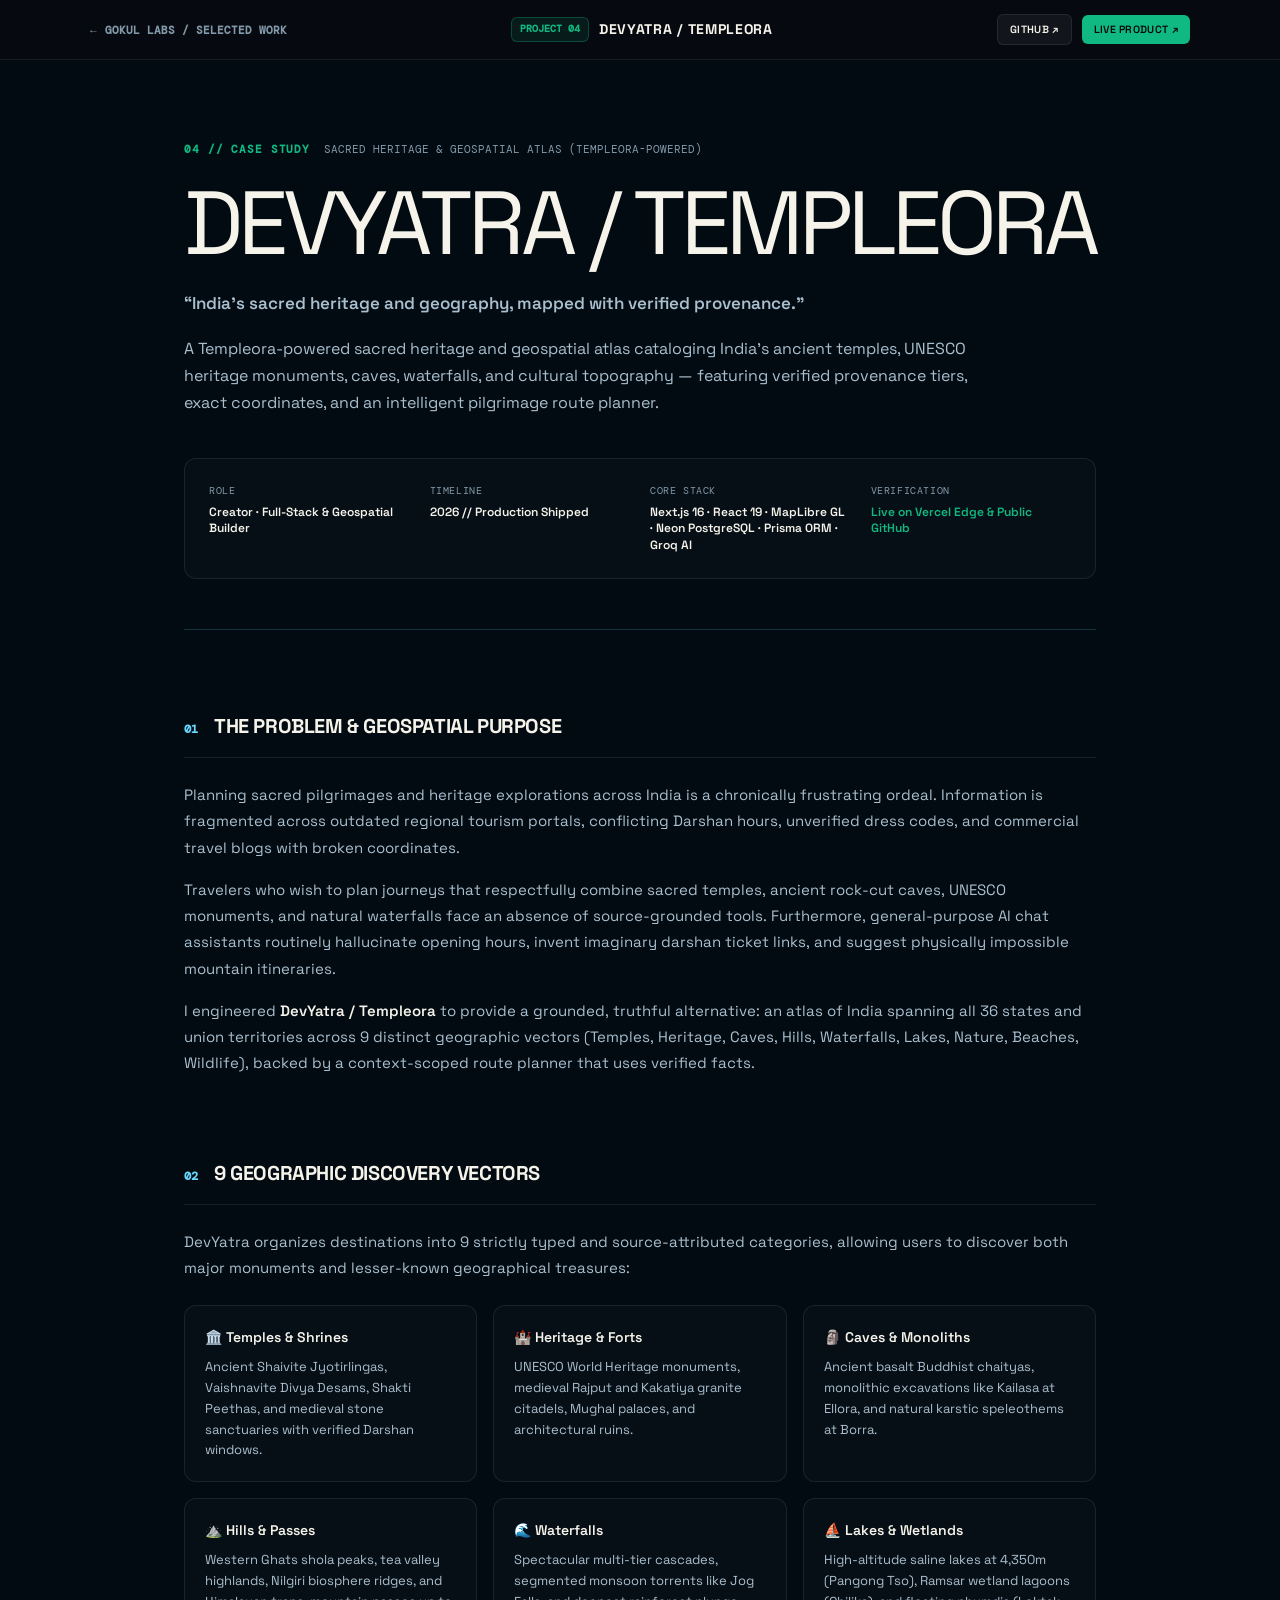
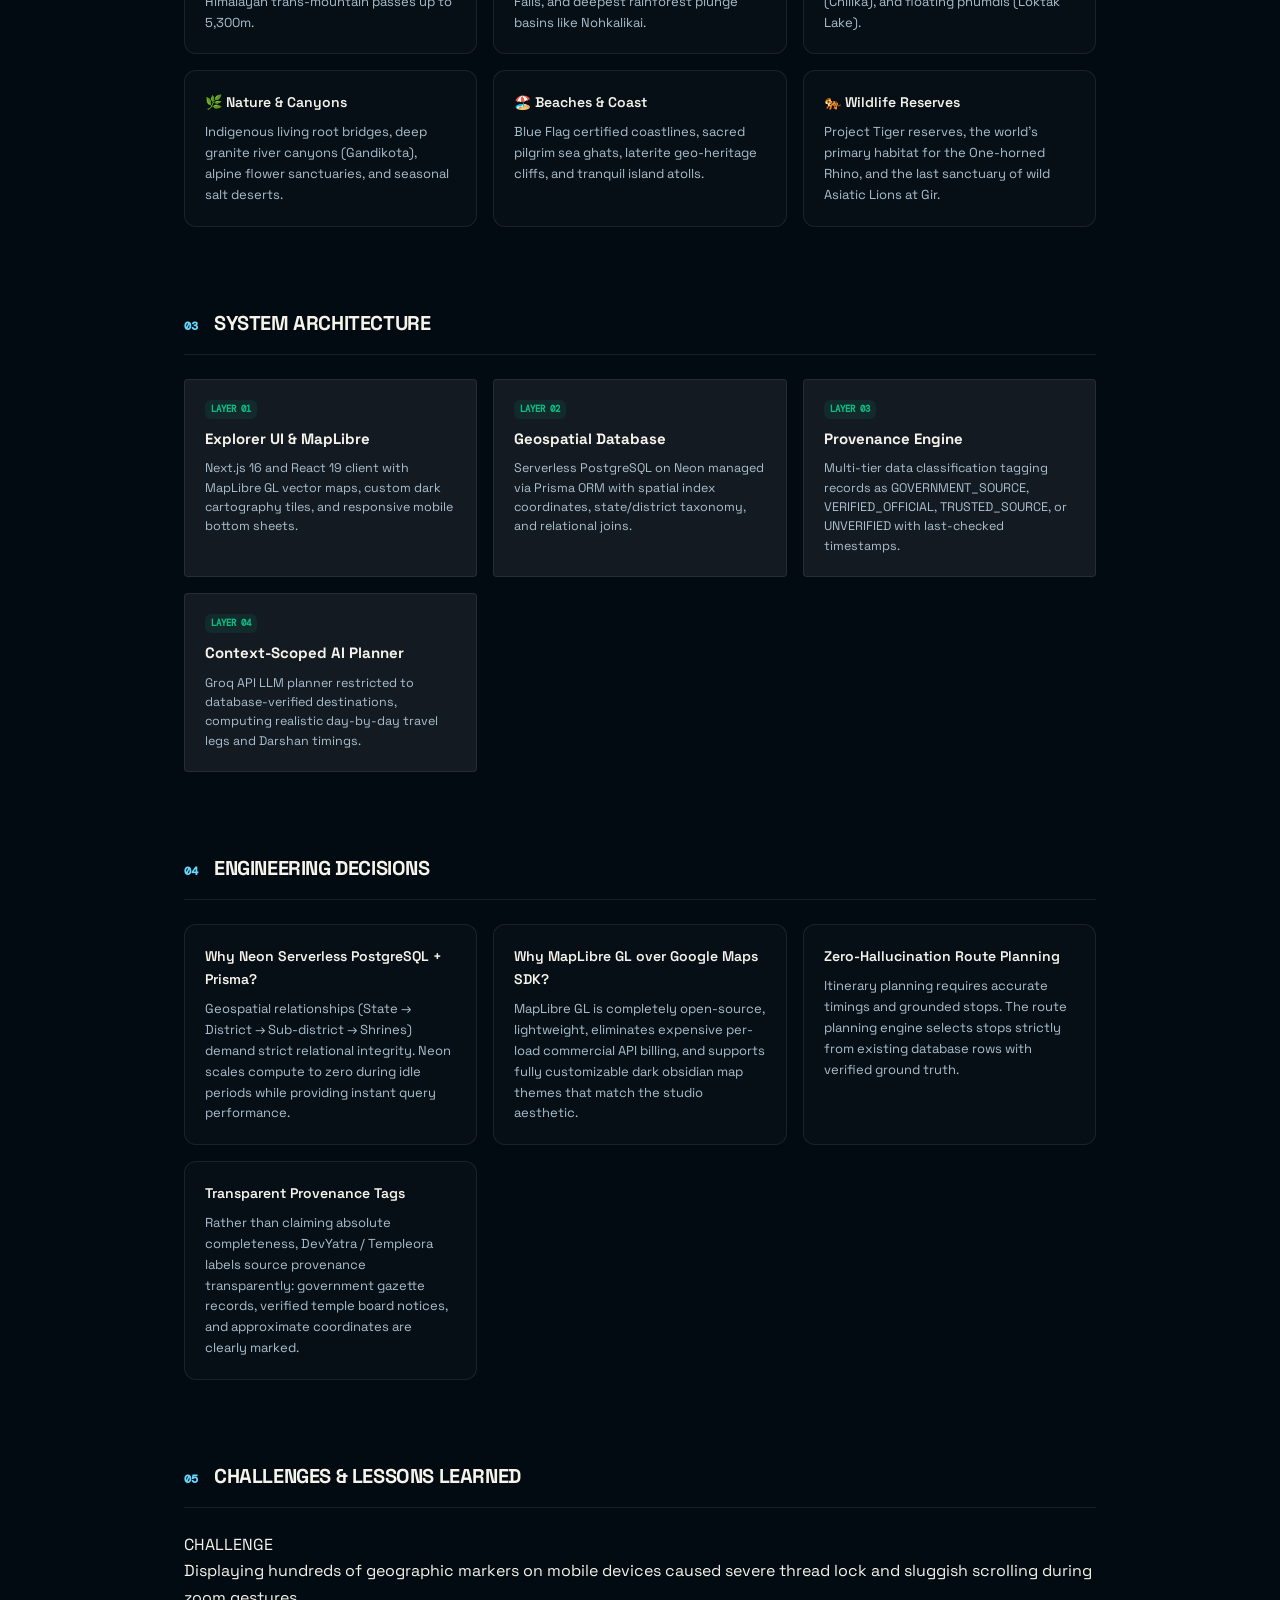
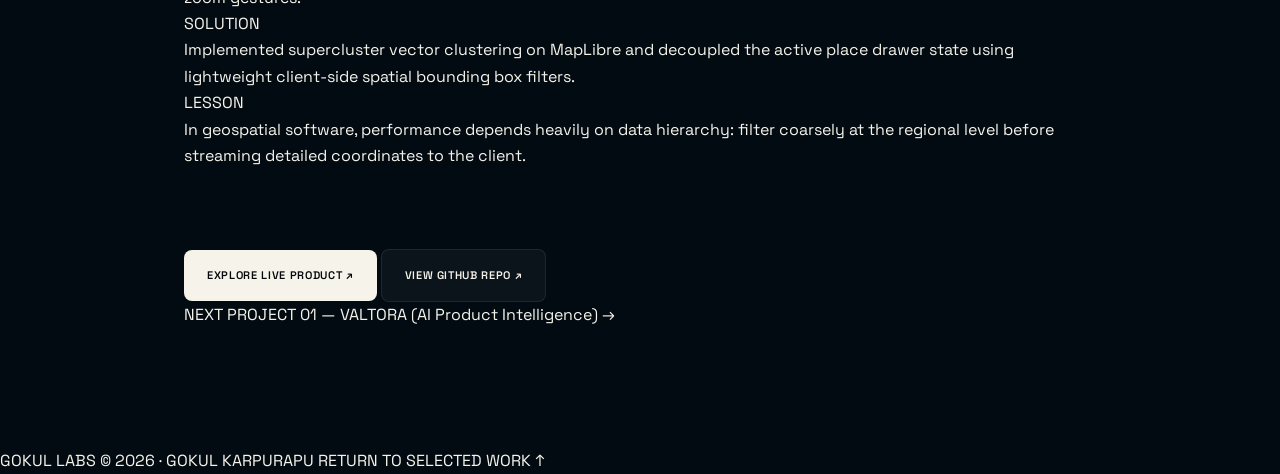
==== commit 3399041c: "Redesign portfolio with cinematic 3D installation and responsive layouts" ====
--- a/work/devyatra/index.html
+++ b/work/devyatra/index.html
@@ -5,11 +5,18 @@
   <meta name="viewport" content="width=device-width, initial-scale=1.0">
   <title>DEVYATRA / TEMPLEORA Case Study — Gokul Labs</title>
   <meta name="description" content="Technical Case Study for DEVYATRA / TEMPLEORA — Sacred Heritage & Geospatial Atlas built by Gokul Karpurapu.">
+  <meta name="twitter:card" content="summary_large_image">
+  <meta name="twitter:site" content="@gokul_k_12">
+  <meta name="twitter:creator" content="@gokul_k_12">
+  <meta name="twitter:title" content="DEVYATRA / TEMPLEORA Case Study — Gokul Labs">
+  <meta name="twitter:description" content="Technical Case Study for DEVYATRA / TEMPLEORA — Sacred Heritage & Geospatial Atlas built by Gokul Karpurapu.">
   <link rel="stylesheet" href="../../style.css">
+  <link rel="stylesheet" href="../../premium.css">
+  <link rel="stylesheet" href="../../cinematic.css">
   <link rel="icon" type="image/svg+xml" href="../../favicon.svg">
   <link rel="preconnect" href="https://fonts.googleapis.com">
   <link rel="preconnect" href="https://fonts.gstatic.com" crossorigin>
-  <link href="https://fonts.googleapis.com/css2?family=DM+Mono:ital,wght@0,400;0,500;1,400&family=DM+Sans:ital,opsz,wght@0,9..40,400;0,9..40,500;0,9..40,600;0,9..40,700;1,9..40,400&family=IBM+Plex+Mono:ital,wght@0,400;0,500;0,600;1,400&family=Instrument+Serif:ital@0;1&family=Manrope:wght@400;500;600;700&family=Plus+Jakarta+Sans:ital,wght@0,400;0,500;0,600;0,700;1,400&family=Sora:wght@400;500;600;700&family=Space+Grotesk:wght@400;500;600;700&display=swap" rel="stylesheet">
+  <link href="https://fonts.googleapis.com/css2?family=DM+Mono:wght@400;500&family=Instrument+Serif:ital@0;1&family=Space+Grotesk:wght@400;500;600;700&display=swap" rel="stylesheet">
 </head>
 <body class="case-study-page">
   <header class="cs-topbar">
--- a/style.css
+++ b/style.css
@@ -3407,21 +3407,6 @@
   }
 }
 
-@media (max-width: 1100px) {
-  .mode-toggle-btn {
-    display: none;
-  }
-}
-
-@media (max-width: 960px) {
-  .nav-desktop {
-    display: none;
-  }
-  .mobile-menu-btn {
-    display: flex;
-  }
-}
-
 @media (max-width: 1120px) {
   .hero-container {
     grid-template-columns: 1fr;
@@ -3438,6 +3423,31 @@
   }
   .contact-channels-matrix {
     grid-template-columns: repeat(2, 1fr);
+  }
+  .nav-list {
+    gap: 4px;
+  }
+  .nav-link {
+    padding: 6px 8px;
+    font-size: 11px;
+  }
+  .header-actions {
+    gap: 10px;
+  }
+}
+
+@media (max-width: 1100px) {
+  .mode-toggle-btn {
+    display: none;
+  }
+}
+
+@media (max-width: 960px) {
+  .nav-desktop {
+    display: none;
+  }
+  .mobile-menu-btn {
+    display: flex;
   }
 }
 
@@ -3474,15 +3484,6 @@
 @media (max-width: 768px) {
   :root {
     --header-height: 68px;
-  }
-  .nav-desktop {
-    display: none;
-  }
-  .mobile-menu-btn {
-    display: flex;
-  }
-  .available-badge {
-    display: none;
   }
   .section-title-row {
     margin-bottom: 40px;
@@ -4066,6 +4067,17 @@
   flex-direction: column;
   gap: 14px;
 }
+.planner-disclaimer {
+  font-family: var(--font-mono);
+  font-size: 10px;
+  line-height: 1.45;
+  color: var(--text-muted);
+  padding: 8px 10px;
+  background: rgba(255, 255, 255, 0.03);
+  border-left: 2px solid var(--accent-emerald, #10b981);
+  border-radius: 0 var(--radius-sm) var(--radius-sm) 0;
+  margin-bottom: 2px;
+}
 .planner-field {
   display: flex;
   flex-direction: column;
--- a/premium.css
+++ b/premium.css
@@ -0,0 +1,168 @@
+/* Editorial studio refinement. Shared by the portfolio and case studies. */
+:root {
+  --bg-primary: #090c10;
+  --bg-secondary: #10151b;
+  --text-primary: #f1f0e9;
+  --text-secondary: #adb5bf;
+  --text-muted: #8994a3;
+  --accent-cyan: #a4c9d7;
+  --accent-cyan-light: #c7e2ea;
+  --accent-cyan-subtle: rgba(164, 201, 215, .08);
+  --font-work: var(--font-hero);
+  --font-stack: var(--font-hero);
+  --font-journey: var(--font-hero);
+  --font-lab: var(--font-meta);
+  --surface-panel: rgba(16, 21, 28, .94);
+}
+body { font-weight: 400; }
+.site-header {
+  top: 16px;
+  left: 24px;
+  width: calc(100% - 48px);
+  height: 66px;
+  border: 1px solid rgba(255,255,255,.1);
+  border-radius: 14px;
+  background: rgba(12,16,21,.88);
+  backdrop-filter: blur(20px);
+}
+.site-header.scrolled { background: rgba(12,16,21,.96); border-color: rgba(255,255,255,.12); box-shadow: 0 12px 40px #0003; }
+.header-inner { padding: 0 22px; }
+.brand-signature { gap: 10px; }
+.nav-link { letter-spacing: .04em; }
+.section-hero { min-height: 850px; min-height: max(850px, 100svh); padding-top: 150px; padding-bottom: 28px; }
+.hero-container { grid-template-columns: 1.25fr .75fr; gap: 24px; margin: 0 auto 70px; }
+.hero-meta-kicker { font-size: 10px; letter-spacing: .14em; margin-bottom: 26px; flex-wrap: wrap; }
+.hero-creator-name { font-size: 12px; letter-spacing: .2em; font-weight: 500; margin-bottom: 25px; }
+.hero-headline { font-size: clamp(66px, 7.8vw, 108px); line-height: .99; letter-spacing: -.065em; margin-bottom: 30px; }
+.hero-headline > span:first-child, .hero-headline > span:last-child { font-weight: 400; }
+.hero-headline .headline-gradient { font-family: var(--font-editorial); font-style: italic; font-weight: 400; letter-spacing: -.035em; background: none; -webkit-text-fill-color: var(--accent-cyan-light); }
+.hero-subtext { font-size: 16px; max-width: 440px; line-height: 1.8; margin-bottom: 22px; }
+.studio-availability { display: flex; align-items: center; gap: 9px; font-size: 12px; color: #b9c5bf; margin: 0 0 28px; }
+.studio-availability > span { width: 6px; height: 6px; border-radius: 50%; background: #a9c9b5; box-shadow: 0 0 0 4px #a9c9b510; }
+.hero-doctrine-strip { display: none; }
+.hero-cta-group { gap: 12px; flex-wrap: wrap; }
+.hero-cta-group .btn-secondary:nth-of-type(3), .hero-cta-group .btn-tertiary { display: none; }
+.btn-primary, .btn-secondary { border-radius: 8px; padding: 16px 23px; font-size: 11px; letter-spacing: .06em; }
+.btn-primary { background: var(--text-primary); box-shadow: none; }
+.btn-primary:hover { background: #c7e2ea; box-shadow: 0 8px 30px #a4c9d715; }
+.hero-artifact-hud { min-height: 470px; align-self: stretch; align-items: flex-end; justify-content: flex-end; }
+.artifact-caption { display: flex; flex-direction: column; gap: 8px; padding: 20px 0; border-top: 1px solid #ffffff20; width: 230px; }
+.artifact-caption > span:first-child { font: 9px var(--font-meta); letter-spacing: .14em; color: var(--text-muted); }
+.artifact-caption > span:last-child { font: italic 25px var(--font-editorial); color: var(--text-secondary); }
+.hero-bottom-bar { border-top-color: #ffffff12; }
+.bar-tag, .bar-date, .bar-scroll-text { font-size: 10px; letter-spacing: .09em; }
+.selected-index { position: relative; z-index: 10; display: grid; grid-template-columns: 1.4fr repeat(4,1fr); max-width: 1184px; margin: 0 auto; border: 1px solid #ffffff15; border-radius: 12px; background: #0e1319; overflow: hidden; }
+.selected-index > * { padding: 28px 22px; display: flex; flex-direction: column; justify-content: center; gap: 13px; min-width: 0; }
+.selected-index > a { border-left: 1px solid #ffffff12; transition: background .25s; }
+.selected-index > a:hover { background: #1a232d; }
+.selected-index > * > span { font: 9px var(--font-meta); letter-spacing: .07em; color: var(--text-muted); }
+.selected-index strong { font-size: 17px; font-weight: 500; display: flex; justify-content: space-between; gap: 12px; }
+.selected-index strong span { color: var(--accent-cyan); }
+.selected-index .index-intro strong { font: italic 22px var(--font-editorial); }
+.section-wrapper { padding: 120px 0; border-bottom-color: #ffffff0c; }
+.section-header-meta { margin-bottom: 30px; }
+.section-heading, #work .section-heading, #lab .section-heading, #journey .section-heading { font-weight: 400; letter-spacing: -.05em; line-height: 1.08; }
+#work .gradient-text { font-family: var(--font-editorial); font-style: italic; font-weight: 400; background: none; -webkit-text-fill-color: var(--text-secondary); }
+.section-title-row { margin-bottom: 56px; }
+#work .section-subtext { margin-top: 22px; }
+#work .section-subtext-detail { max-width: 470px; }
+.projects-wrapper { gap: 44px; }
+.project-card { padding: 42px; border-radius: 18px; background: linear-gradient(145deg, #161c24, #0d1219 70%); border-color: #ffffff14; box-shadow: 0 20px 50px #0002; }
+.project-card:hover { border-color: #ffffff30; box-shadow: 0 24px 65px #0003; }
+.project-inner-grid { gap: 36px; }
+.project-title { font-size: clamp(30px,3.7vw,46px); font-weight: 500; }
+.project-subtitle { font-size: 10px; line-height: 1.7; }
+.project-tagline { font-family: var(--font-editorial); font-style: italic; font-size: 24px; font-weight: 400; line-height: 1.3; margin-top: 20px; }
+.project-description { font-size: 14px; line-height: 1.85; }
+.project-header-meta { flex-wrap: wrap; row-gap: 10px; }
+.project-labels { flex-wrap: wrap; }
+.project-browser-frame { box-shadow: 0 24px 55px #0005; border-color: #ffffff1c; border-radius: 12px; }
+.project-brand-mark { border-radius: 10px; }
+.project-tech-tags { gap: 6px; }
+.about-profile-card, .lab-module-card, .stack-category-card, .built-with-card { background: #10161dee; border-color: #ffffff14; border-radius: 16px; }
+.about-narrative-pane { line-height: 1.9; }
+.contact-card { background: radial-gradient(ellipse at 50% 0, #24343d88, transparent 65%), #10161b; border: 1px solid #ffffff1c; border-radius: 22px; }
+.cs-hero { padding-bottom: 50px; }
+.cs-headline { font-weight: 400; letter-spacing: -.055em; }
+.cs-section { border-color: #ffffff14; }
+.cs-arch-card, .cs-next-card { background: #131a22; border-color: #ffffff15; }
+html[data-mode="read"] .artifact-caption { display: none; }
+@media (min-width: 1500px) { .section-hero { padding-top: 180px; } }
+@media (max-width: 1120px) {
+  .hero-container { grid-template-columns: 1fr; }
+  .hero-artifact-hud { display: none; }
+  .hero-text-pane { max-width: 680px; }
+  .selected-index { margin-inline: 28px; grid-template-columns: repeat(4,1fr); }
+  .selected-index .index-intro { grid-column: 1 / -1; border-bottom: 1px solid #ffffff12; }
+  .selected-index > a:nth-child(2) { border-left: 0; }
+}
+@media (max-width: 860px) {
+  .project-inner-grid { grid-template-columns: 1fr; }
+  .project-card { padding: 28px; }
+  .section-wrapper { padding: 80px 0; }
+  .site-header { left: 12px; width: calc(100% - 24px); top: 10px; }
+  .header-inner { padding-inline: 16px; }
+  .section-hero { min-height: auto; padding-top: 132px; }
+  .hero-container { margin-bottom: 52px; }
+  .hero-headline { font-size: clamp(56px, 10vw, 86px); }
+  .hero-bottom-bar { flex-direction: row; flex-wrap: wrap; justify-content: space-between; gap: 14px; }
+  .hero-bottom-bar .bar-center { display: none; }
+  .project-nav-dock { display: none; }
+}
+@media (max-width: 600px) {
+  .selected-index { grid-template-columns: repeat(2,1fr); margin-inline: 20px; }
+  .selected-index > * { padding: 22px 18px; }
+  .selected-index > a:nth-child(4) { border-left: 0; }
+  .selected-index > a:nth-child(n+4) { border-top: 1px solid #ffffff12; }
+  .section-container, .hero-container { padding-inline: 20px; }
+  .hero-headline { font-size: clamp(48px, 11.5vw, 68px); }
+  .hero-meta-kicker .section-idx, .hero-meta-kicker .meta-separator { display: none; }
+  .hero-subtext { font-size: 15px; }
+  .hero-cta-group { flex-direction: row; align-items: center; }
+  .hero-cta-group > a { flex: 1; justify-content: center; padding-inline: 14px; }
+  .hero-bottom-bar { padding-inline: 20px; }
+  .bar-date { font-size: 9px; }
+  .project-card { padding: 24px 18px; border-radius: 14px; }
+  .section-heading { font-size: 40px; }
+  #work .section-heading { font-size: clamp(34px, 8vw, 46px); }
+  .contact-card { padding: 44px 22px; }
+  .project-cta-group { flex-wrap: wrap; }
+}
+@media (prefers-reduced-motion: reduce) {
+  .selected-index > a, .site-header, .project-card { transition: none; }
+}
+/* Keep long-form reading surfaces quiet while the hero retains its 3D scene. */
+.section-wrapper { background: rgba(9,12,16,.97); }
+@media (max-width: 600px) {
+  .header-actions { gap: 6px; }
+  .header-resume-btn { padding-inline: 10px; }
+  .brand-signature { gap: 7px; }
+}
+@media (max-width: 1100px) {
+  .header-actions .mode-toggle-btn, .header-actions .recruiter-quick-btn { display: none; }
+}
+@media (max-width: 600px) {
+  .brand-title { white-space: nowrap; font-size: 12px; }
+  .brand-status-dot, .cmd-kbd-badge { display: none; }
+  .brand-monogram { width: 28px; height: 28px; font-size: 10px; }
+  .header-inner { padding-inline: 12px; gap: 10px; }
+  .header-actions { flex-shrink: 0; }
+  .cmd-trigger-btn { width: 32px; height: 36px; padding: 8px; justify-content: center; }
+  .header-resume-btn { font-size: 9px; padding: 8px; }
+  #webgl-canvas { opacity: .16; }
+}
+@media (max-width: 960px) {
+  .mobile-nav-drawer {
+    position: absolute;
+    inset: 74px 0 auto;
+    height: calc(100dvh - 100px);
+    background: #0d1219;
+    border: 1px solid #ffffff1c;
+    border-radius: 12px;
+    overflow-y: auto;
+    padding: 26px 24px;
+  }
+  .mobile-nav-link { font-size: 21px; }
+  .drawer-external-links { flex-wrap: wrap; gap: 14px; font-size: 11px; }
+  .mobile-drawer-footer { margin-top: 28px; }
+}
--- a/cinematic.css
+++ b/cinematic.css
@@ -0,0 +1,210 @@
+/* Cinematic system: atmospheric hero, quiet editorial scenes, product identities. */
+:root { --bg-primary:#030b12; --accent-cyan:#67d8ff; --accent-cyan-light:#9ce4fa; --text-primary:#f5f3ea; --text-secondary:#aabfce; --text-muted:#8299a9; }
+html,body { background:#030b12; }
+.site-header { top:24px; left:max(24px, calc((100vw - 1420px)/2)); width:min(calc(100% - 48px),1420px); height:62px; border-color:#5bcaff38; border-radius:20px; background:#030d17b8; }
+.site-header.scrolled { background:#030d17f2; border-color:#5bcaff30; }
+.header-inner { max-width:none; padding:0 25px; }
+.brand-title { letter-spacing:.16em; font-size:14px; font-weight:500; }
+.brand-monogram { background:linear-gradient(150deg,#071d2c,#06283a); border-color:#3dcfff55; box-shadow:inset 0 -3px 12px #36c5ff18; }
+.brand-status-dot,.available-badge { display:none; }
+.header-actions .mode-toggle-btn,.header-actions .recruiter-quick-btn,.header-actions .cmd-trigger-btn { display:none; }
+.nav-list { gap:16px; }
+.nav-link { position:relative; font-family:var(--font-meta); font-weight:400; font-size:11px; letter-spacing:.12em; padding:19px 8px; border:0; background:none; }
+.nav-link.active { color:#7be4ff; background:none; box-shadow:none; }
+.nav-link::after { content:""; position:absolute; inset:auto 0 0; height:1px; background:#63dcff; transform:scaleX(0); transition:transform .3s; }
+.nav-link.active::after,.nav-link:hover::after { transform:scaleX(1); box-shadow:0 0 12px #56d8ff77; }
+.header-resume-btn { background:transparent; border-color:#54d8ff99; padding:8px 17px; letter-spacing:.1em; color:#c2eeff; font-size:11px; }
+.section-hero { min-height: min(1000px, max(780px,100svh)); padding-top:160px; padding-bottom:28px; overflow:hidden; isolation:isolate; background:radial-gradient(ellipse at 76% 52%,#0a304948,transparent 57%),#020b12; }
+.section-hero::before { content:""; position:absolute; z-index:-1; top:-35%; left:65%; width:26%; height:125%; transform:rotate(12deg); background:linear-gradient(90deg,transparent,#348bca12 30%,#7ccaff26 50%,#3d99d212 65%,transparent); filter:blur(22px); pointer-events:none; }
+.section-hero::after { content:""; position:absolute; z-index:-1; bottom:-100px; left:35%; width:70%; height:300px; border-radius:50%; background:radial-gradient(ellipse,#1b80bc22,transparent 65%); transform:rotate(-5deg); pointer-events:none; }
+.hero-container { max-width:1420px; padding-inline:32px; grid-template-columns:1.04fr 1fr; align-items:center; gap:0; margin:auto auto 44px; }
+.hero-text-pane { position:relative; z-index:2; max-width:670px; padding-bottom:16px; }
+.hero-meta-kicker { font-size:10px; letter-spacing:.1em; gap:8px; margin-bottom:34px; color:#9ad5e9; }
+.hero-meta-kicker::before { content:""; width:34px; height:1px; background:#60cce8; margin-right:7px; }
+.hero-badge { color:#a8d7e6; }
+.hero-creator-name { font:12px var(--font-meta); letter-spacing:.24em; color:#c1dce8; margin-bottom:24px; }
+.hero-headline { font-size:clamp(58px,6.9vw,106px); line-height:.99; letter-spacing:-.06em; margin-bottom:28px; }
+.hero-headline .headline-gradient { font-size:1.12em; line-height:1.02; color:#9ce4fa; -webkit-text-fill-color:#9ce4fa; }
+.hero-subtext { font-size:clamp(15px,1.28vw,19px); max-width:510px; line-height:1.75; margin-bottom:25px; }
+.studio-availability { font-size:12px; color:#bbd5df; margin-bottom:24px; }
+.studio-availability > span { background:#65e8bd; box-shadow:0 0 10px #65e8bd88; }
+.hero-cta-group { gap:12px; }
+.hero-cta-group .btn-primary,.hero-cta-group .btn-secondary { font:10px var(--font-meta); padding:12px 17px; min-height:44px; border-radius:4px; }
+.hero-cta-group .btn-secondary { border-color:#9acee42b; background:#0b233133; }
+.hero-artifact-hud { position:relative; display:block; min-height:0; height:600px; width:100%; align-self:center; z-index:1; pointer-events:auto; }
+.hero-artifact-hud #webgl-canvas { position:absolute; inset:0; width:100%; height:100%; opacity:0; z-index:1; pointer-events:none; transition:opacity .8s; }
+.crystal-fallback { position:absolute; inset:0; width:100%; height:100%; object-fit:contain; opacity:1; transition:opacity .8s; }
+.scene-ready:not(.scene-calm):not(.scene-fallback) #webgl-canvas { opacity:1; }
+.scene-ready:not(.scene-calm):not(.scene-fallback) .crystal-fallback { opacity:0; }
+.scene-calm #webgl-canvas,.scene-fallback #webgl-canvas { opacity:0; }
+.scene-calm .crystal-fallback,.scene-fallback .crystal-fallback { opacity:1; }
+.artifact-caption { position:absolute; right:18%; bottom:-4px; width:auto; border:0; padding:0; text-align:center; }
+.artifact-caption > span:first-child { font-size:8px; color:#83adbf; letter-spacing:.18em; }
+.artifact-caption > span:last-child { display:none; }
+.hero-bottom-bar { max-width:1420px; padding-inline:32px; padding-top:24px; border:0; }
+.bar-left { border-left:1px solid #9bd7e7; padding:8px 0 8px 18px; }
+.bar-diamond { display:none; }
+.bar-center { display:none; }
+.bar-tag,.bar-date { font-size:9px; letter-spacing:.14em; color:#8aa9ba; }
+.selected-index { max-width:1356px; border-radius:0; background:#07131d; border:0; border-top:1px solid #6dcfff2b; border-bottom:1px solid #6dcfff1b; }
+.selected-index > a:hover { background:#0a1c29; }
+.section-wrapper { background:#050e16; border-bottom:1px solid #86c5df12; padding:115px 0; }
+.section-container { max-width:1380px; padding-inline:32px; }
+.section-header-meta { margin-bottom:30px; }
+.section-tag { font-size:10px; letter-spacing:.16em; }
+#work { background:#050e16; }
+#work .section-heading { font-size:clamp(44px,5.5vw,76px); }
+.projects-wrapper { gap:90px; }
+.project-card { border:0; border-top:1px solid #7fb8d23b; border-radius:0; padding:48px 0 0; box-shadow:none; background:none; overflow:visible; backdrop-filter:none; }
+.project-card:hover { box-shadow:none; border-color:#7fb8d26b; }
+.project-card::before { content:"01"; position:absolute; right:0; top:5px; font:11px var(--font-meta); letter-spacing:.1em; color:#83adbf; }
+#project-lifehub::before { content:"02"; } #project-teluguva::before { content:"03"; } #project-devyatra::before { content:"04"; }
+.project-inner-grid { grid-template-columns:.85fr 1.25fr; gap:64px; }
+.project-info-pane { min-width:0; }
+.project-title { font-size:clamp(32px,4vw,54px); font-weight:500; }
+.project-header-meta { margin-bottom:25px; }
+.project-number-badge { border:0; background:none; padding:0; font-size:10px; letter-spacing:.14em; }
+.project-subtitle { max-width:380px; }
+.project-description { font-size:15px; }
+.project-tagline { font-size:26px; color:#b9e7f6; margin-bottom:17px; }
+.project-browser-frame { border-radius:8px; border-color:#5f9cbe38; box-shadow:0 20px 60px #0005,0 0 70px #2784b00a; }
+#project-lifehub .project-inner-grid { grid-template-columns:1.25fr .85fr; }
+#project-lifehub .project-info-pane { order:2; }
+#project-lifehub .project-browser-frame { border-color:#89aaf14a; }
+#project-teluguva .project-browser-frame { border-color:#c3a16b55; box-shadow:0 20px 60px #0005,0 0 90px #bd89370c; }
+#project-devyatra .project-inner-grid { grid-template-columns:1fr; gap:30px; }
+#project-devyatra .project-info-pane { max-width:750px; }
+#project-devyatra .project-browser-frame { border-color:#65a18a40; }
+#about { background:#09141c; }
+#about .section-heading { font-size:clamp(50px,6vw,84px); text-transform:none; }
+.about-profile-card { border:1px solid #b5cbd51c; border-radius:3px; background:#071018; }
+.about-narrative-pane { max-width:650px; }
+#lab { background:linear-gradient(#050e16ef,#050e16ef),repeating-linear-gradient(90deg,#83c9ec55 0 1px,transparent 1px 80px); }
+.lab-module-card { border-radius:4px; border-color:#7298b32a; background:#081722; box-shadow:none; }
+.lab-module-card:hover { border-color:#79bddd66; box-shadow:none; }
+.stack-category-card { border:0; border-top:1px solid #90bed747; border-radius:0; background:transparent; padding-top:28px; }
+.stack-category-card:hover { background:#0c1c27; box-shadow:none; }
+.timeline-entry { border-color:#76acc138; }
+#journey { background:#08121a; }
+.contact-card { position:relative; overflow:hidden; border:0; border-top:1px solid #6ec7e344; border-bottom:1px solid #6ec7e322; border-radius:0; background:radial-gradient(ellipse at 50% 110%,#186b8c44,transparent 65%),#05111b; box-shadow:none; }
+.contact-headline { font-weight:400; letter-spacing:-.055em; }
+.contact-card::after { content:""; display:block; width:140px; height:1px; margin:45px auto 0; background:#8de1f4; box-shadow:0 0 30px 3px #4bcbff44; }
+.built-with-card { border-radius:4px; background:transparent; }
+.btn-primary:active,.btn-secondary:active,.header-resume-btn:active { scale:.98; }
+.nav-link:focus-visible,a:focus-visible,button:focus-visible { outline:2px solid #9ce4fa; outline-offset:5px; }
+.cs-hero { border-bottom-color:#5dcdf633; }
+.cs-headline { font-size:clamp(42px,7vw,96px); }
+.cs-arch-card,.cs-next-card { border-radius:4px; }
+html[data-mode="read"] .hero-artifact-hud { opacity:.65; }
+@media (min-width:1600px) { .hero-container { gap:30px; } .hero-artifact-hud { height:650px; } }
+@media (max-width:1150px) {
+  .nav-list { gap:5px; } .nav-link { font-size:10px; }
+  .brand-title { font-size:12px; }
+  .hero-container { grid-template-columns:1.05fr 1fr; }
+  .hero-headline { font-size:clamp(55px,6.7vw,78px); }
+  .hero-artifact-hud { display:block; height:500px; }
+  .hero-meta-kicker { font-size:8px; }
+  .hero-meta-kicker::before { width:20px; }
+  .project-inner-grid,#project-lifehub .project-inner-grid { gap:32px; }
+  .selected-index { margin-inline:32px; }
+}
+@media (max-width:960px) {
+  .site-header { top:12px; left:18px; width:calc(100% - 36px); border-radius:15px; }
+  .header-actions .cmd-trigger-btn { display:flex; }
+  .hero-container { grid-template-columns:1fr 1fr; padding-inline:26px; }
+  .hero-headline { font-size:clamp(46px,6.6vw,66px); }
+  .hero-subtext { font-size:15px; }
+  .hero-meta-kicker { line-height:1.8; }
+  .hero-meta-kicker .section-idx,.hero-meta-kicker .meta-separator { display:none; }
+  .section-hero { padding-top:125px; min-height:780px; }
+  .hero-artifact-hud { height:430px; }
+  .project-inner-grid,#project-lifehub .project-inner-grid { grid-template-columns:1fr; gap:30px; }
+  #project-lifehub .project-info-pane { order:0; }
+  .section-wrapper { padding:80px 0; }
+}
+@media (max-width:680px) {
+  .site-header { left:12px; width:calc(100% - 24px); height:60px; }
+  .header-inner { padding:0 12px; }
+  .brand-title { font-size:11px; letter-spacing:.09em; }
+  .header-resume-btn { padding:8px 11px; font-size:9px; }
+  .hero-container { display:flex; flex-direction:column; padding-inline:24px; margin-bottom:16px; }
+  .section-hero { padding-top:118px; min-height:0; }
+  .hero-text-pane { width:100%; padding-bottom:0; }
+  .hero-meta-kicker { font-size:8px; margin-bottom:25px; letter-spacing:.08em; }
+  .hero-creator-name { font-size:10px; margin-bottom:20px; }
+  .hero-headline { font-size:clamp(44px,12.5vw,76px); line-height:1.03; margin-bottom:24px; }
+  .hero-subtext { font-size:15px; line-height:1.8; }
+  .studio-availability { font-size:11px; }
+  .hero-artifact-hud { height:390px; width:100%; margin-top:12px; }
+  .artifact-caption { right:0; left:0; bottom:0; }
+  .hero-bottom-bar { padding-inline:24px; }
+  .bar-tag,.bar-date { font-size:8px; }
+  .selected-index { margin-inline:24px; }
+  .selected-index > * { padding:20px 14px; }
+  .selected-index > * > span { font-size:8px; }
+  .section-container { padding-inline:24px; }
+  .projects-wrapper { gap:60px; }
+  .project-card { padding-top:35px; }
+  .project-title { font-size:36px; overflow-wrap:anywhere; }
+  .project-description { font-size:14px; }
+  .project-cta-group { gap:8px; }
+  .project-cta-group a { min-height:44px; }
+  .section-heading { font-size:40px; }
+  #work .section-heading { font-size:40px; }
+  .project-browser-frame { max-width:100%; }
+  .contact-card { padding:44px 20px; }
+  .section-hero::before { left:50%; top:30%; }
+}
+@media (prefers-reduced-motion:reduce) {
+  html { scroll-behavior:auto; }
+  *,*::before,*::after { animation:none !important; transition:none !important; }
+  .crystal-fallback { opacity:1 !important; } .hero-artifact-hud #webgl-canvas { opacity:0 !important; }
+}
+/* Intrinsic sizing: product demos must not set the width of their grid tracks. */
+.project-inner-grid > *, .project-identity > *, .dy-explorer-split > *, .dy-planner-layout > * { min-width:0; }
+#project-devyatra .project-inner-grid { grid-template-columns:minmax(0,1fr); }
+.project-info-pane,.project-preview-pane,.project-browser-frame { max-width:100%; }
+.case-study-modal-backdrop,.recruiter-modal-backdrop,.cmd-palette-backdrop { overflow:hidden; }
+@media (max-width:960px) {
+  .project-inner-grid,#project-lifehub .project-inner-grid { grid-template-columns:minmax(0,1fr); }
+}
+@media (max-width:680px) {
+  .dy-explorer-split,.dy-planner-layout { grid-template-columns:minmax(0,1fr); }
+  .dy-places-column { max-height:230px; border-right:0; border-bottom:1px solid #ffffff18; }
+  .dy-app-header { flex-wrap:wrap; gap:10px; }
+  .dy-inspector-grid,.rec-projects-grid,.rec-skills-grid { grid-template-columns:minmax(0,1fr); }
+  .rec-name { font-size:32px; overflow-wrap:anywhere; }
+  .recruiter-drawer { width:100%; max-width:100%; }
+  .recruiter-content { padding:24px 20px; }
+  .project-identity { align-items:flex-start; }
+}
+.dy-planner-workbench > * { min-width:0; }
+@media (max-width:680px) {
+  .dy-planner-workbench,.dy-insp-specs-grid { grid-template-columns:minmax(0,1fr); }
+  .dy-planner-controls { border-right:0; }
+  .dy-insp-footer { flex-wrap:wrap; gap:10px; }
+}
+.lab-experiments-grid,.about-grid,.now-grid,.stack-categories-grid { min-width:0; }
+.lab-module-card,.about-grid > *,.now-grid > *,.stack-categories-grid > * { min-width:0; }
+.exp-title { overflow-wrap:anywhere; }
+@media (max-width:680px) {
+  .lab-experiments-grid,.about-grid,.now-grid,.stack-categories-grid { grid-template-columns:minmax(0,1fr); }
+  .lab-module-card { padding:22px 18px; }
+  .pipeline-track { flex-wrap:wrap; }
+}
+@media (max-width:680px) {
+  .prompt-breakdown-output { flex-direction:column; align-items:stretch; gap:12px; }
+  .prompt-breakdown-output > * { min-width:0; overflow-wrap:anywhere; }
+  .output-meta-chips { display:flex; gap:12px; flex-wrap:wrap; }
+  .state-pipeline-nodes { flex-wrap:wrap; }
+}
+/* Closed overlays must also leave the keyboard and accessibility navigation order. */
+.mobile-nav-drawer[aria-hidden="true"], [role="dialog"][aria-hidden="true"] { visibility:hidden; }
+.mobile-nav-drawer[aria-hidden="false"], [role="dialog"][aria-hidden="false"] { visibility:visible; }
+@media (max-width:360px) {
+  .brand-monogram { display:none; }
+  .header-inner { gap:6px; padding-inline:10px; }
+  .brand-title { font-size:10px; }
+  .header-actions { gap:4px; }
+  .header-resume-btn { padding-inline:8px; }
+}
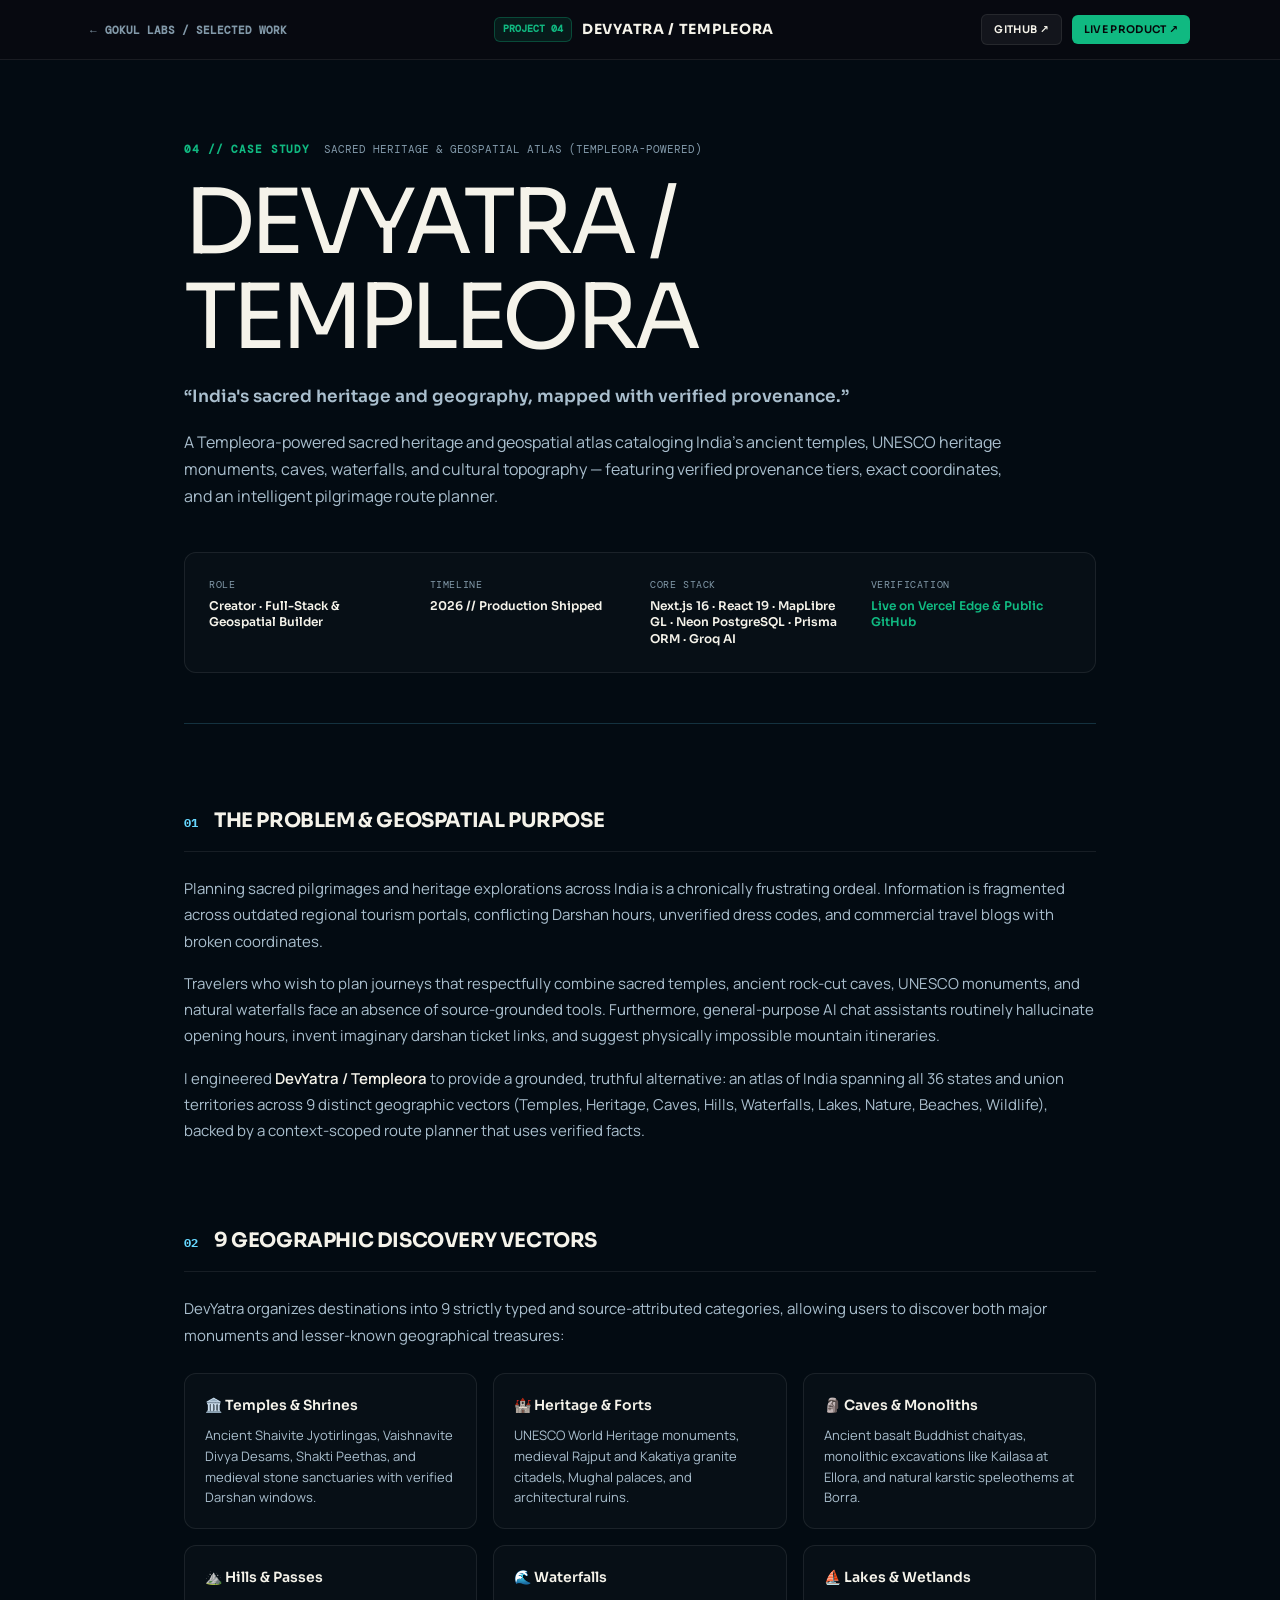
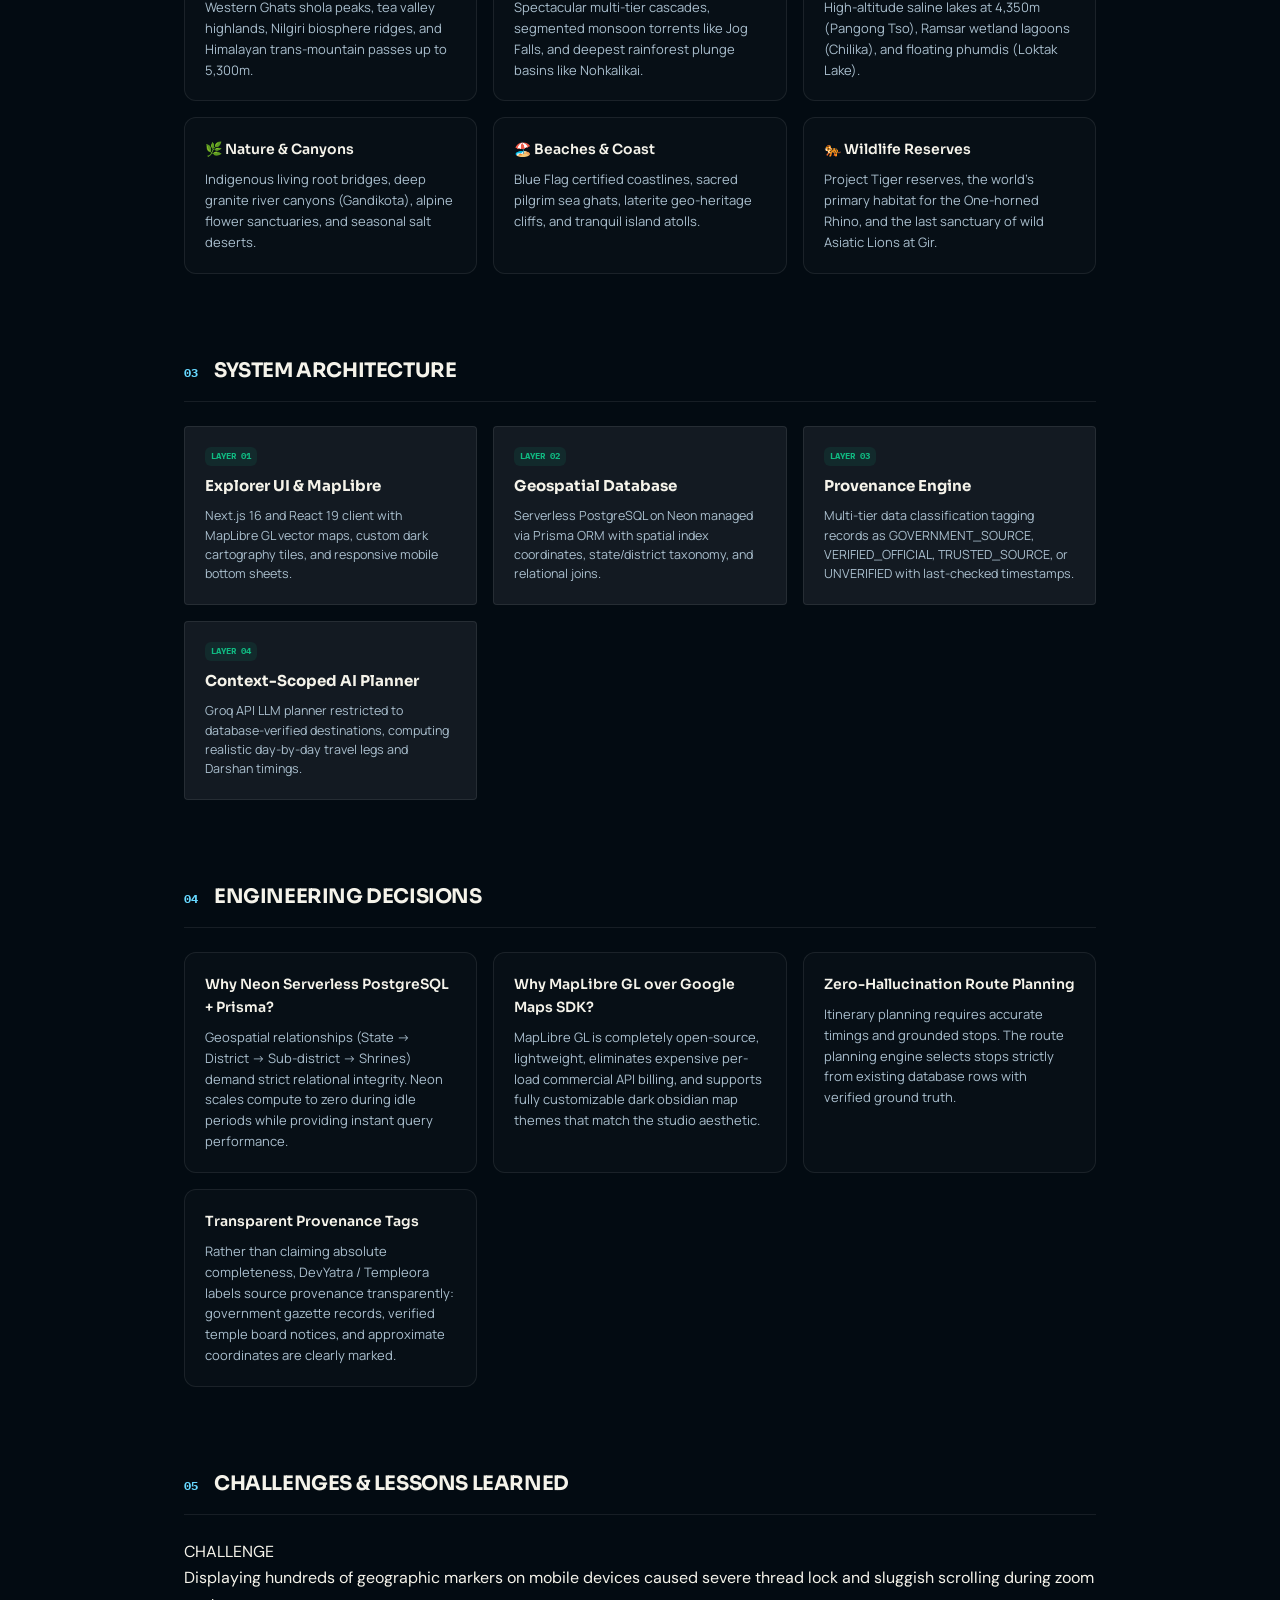
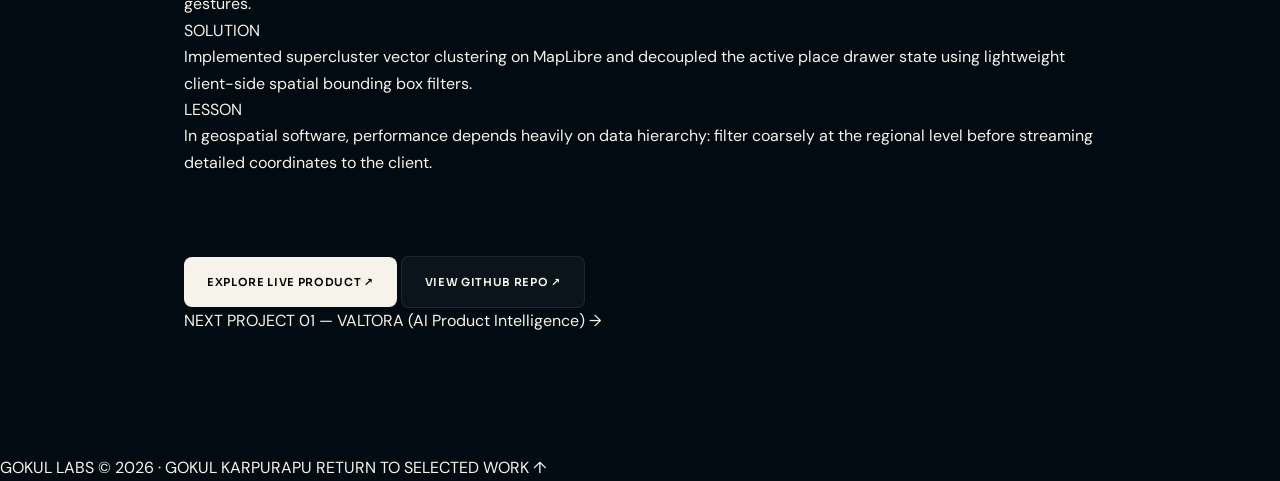
==== commit f326ccc3: "Refine typography matrix, responsive header utilities, and WAI-ARIA controls" ====
--- a/work/devyatra/index.html
+++ b/work/devyatra/index.html
@@ -16,7 +16,7 @@
   <link rel="icon" type="image/svg+xml" href="../../favicon.svg">
   <link rel="preconnect" href="https://fonts.googleapis.com">
   <link rel="preconnect" href="https://fonts.gstatic.com" crossorigin>
-  <link href="https://fonts.googleapis.com/css2?family=DM+Mono:wght@400;500&family=Instrument+Serif:ital@0;1&family=Space+Grotesk:wght@400;500;600;700&display=swap" rel="stylesheet">
+  <link href="https://fonts.googleapis.com/css2?family=DM+Mono:wght@400;500&family=DM+Sans:ital,opsz,wght@0,9..40,400..700;1,9..40,400&family=IBM+Plex+Mono:wght@400;500;600&family=Instrument+Serif:ital@0;1&family=Manrope:wght@400;500;600;700&family=Sora:wght@400;500;600;700&family=Space+Grotesk:wght@400;500;600;700&display=swap" rel="stylesheet">
 </head>
 <body class="case-study-page">
   <header class="cs-topbar">
--- a/premium.css
+++ b/premium.css
@@ -8,10 +8,6 @@
   --accent-cyan: #a4c9d7;
   --accent-cyan-light: #c7e2ea;
   --accent-cyan-subtle: rgba(164, 201, 215, .08);
-  --font-work: var(--font-hero);
-  --font-stack: var(--font-hero);
-  --font-journey: var(--font-hero);
-  --font-lab: var(--font-meta);
   --surface-panel: rgba(16, 21, 28, .94);
 }
 body { font-weight: 400; }
@@ -39,9 +35,9 @@
 .hero-subtext { font-size: 16px; max-width: 440px; line-height: 1.8; margin-bottom: 22px; }
 .studio-availability { display: flex; align-items: center; gap: 9px; font-size: 12px; color: #b9c5bf; margin: 0 0 28px; }
 .studio-availability > span { width: 6px; height: 6px; border-radius: 50%; background: #a9c9b5; box-shadow: 0 0 0 4px #a9c9b510; }
-.hero-doctrine-strip { display: none; }
+.hero-doctrine-strip { display: inline-flex; margin-bottom: 24px; }
 .hero-cta-group { gap: 12px; flex-wrap: wrap; }
-.hero-cta-group .btn-secondary:nth-of-type(3), .hero-cta-group .btn-tertiary { display: none; }
+.hero-cta-group .btn-secondary, .hero-cta-group .btn-tertiary { display: inline-flex; }
 .btn-primary, .btn-secondary { border-radius: 8px; padding: 16px 23px; font-size: 11px; letter-spacing: .06em; }
 .btn-primary { background: var(--text-primary); box-shadow: none; }
 .btn-primary:hover { background: #c7e2ea; box-shadow: 0 8px 30px #a4c9d715; }
--- a/cinematic.css
+++ b/cinematic.css
@@ -6,8 +6,41 @@
 .header-inner { max-width:none; padding:0 25px; }
 .brand-title { letter-spacing:.16em; font-size:14px; font-weight:500; }
 .brand-monogram { background:linear-gradient(150deg,#071d2c,#06283a); border-color:#3dcfff55; box-shadow:inset 0 -3px 12px #36c5ff18; }
-.brand-status-dot,.available-badge { display:none; }
-.header-actions .mode-toggle-btn,.header-actions .recruiter-quick-btn,.header-actions .cmd-trigger-btn { display:none; }
+.brand-status-dot { display:inline-block; width:6px; height:6px; border-radius:50%; background:#65e8bd; box-shadow:0 0 8px #65e8bd99; }
+.available-badge { display:none; }
+.header-actions { display:flex; align-items:center; gap:8px; }
+.header-actions .cmd-trigger-btn, .header-actions .recruiter-quick-btn, .header-actions .mode-toggle-btn {
+  display:inline-flex;
+  align-items:center;
+  gap:6px;
+  font:10px var(--font-meta);
+  letter-spacing:.08em;
+  padding:7px 12px;
+  min-height:34px;
+  border-radius:6px;
+  background:#091925;
+  border:1px solid #36729155;
+  color:#bce5f6;
+  cursor:pointer;
+  transition:all .2s ease;
+}
+.header-actions .cmd-trigger-btn:hover, .header-actions .recruiter-quick-btn:hover, .header-actions .mode-toggle-btn:hover {
+  background:#112d42;
+  border-color:#56c8f5aa;
+  color:#fff;
+  box-shadow:0 0 14px rgba(86, 200, 245, 0.2);
+}
+.cmd-kbd-badge { display:inline-flex; gap:3px; font-size:9px; color:#78a7be; }
+.cmd-kbd-badge kbd { background:#040f17; border:1px solid #2f5a70; padding:1px 4px; border-radius:3px; }
+@media (max-width: 1200px) {
+  .header-actions .mode-toggle-btn { display:none; }
+}
+@media (max-width: 1020px) {
+  .header-actions .recruiter-quick-btn { display:none; }
+}
+@media (max-width: 860px) {
+  .header-actions .cmd-trigger-btn { display:none; }
+}
 .nav-list { gap:16px; }
 .nav-link { position:relative; font-family:var(--font-meta); font-weight:400; font-size:11px; letter-spacing:.12em; padding:19px 8px; border:0; background:none; }
 .nav-link.active { color:#7be4ff; background:none; box-shadow:none; }
@@ -31,6 +64,8 @@
 .hero-cta-group { gap:12px; }
 .hero-cta-group .btn-primary,.hero-cta-group .btn-secondary { font:10px var(--font-meta); padding:12px 17px; min-height:44px; border-radius:4px; }
 .hero-cta-group .btn-secondary { border-color:#9acee42b; background:#0b233133; }
+.hero-cta-group .btn-tertiary { font:10px var(--font-meta); padding:12px 17px; min-height:44px; border-radius:4px; color:#8aa9ba; display:inline-flex; align-items:center; gap:6px; }
+.hero-cta-group .btn-tertiary:hover { color:#fff; }
 .hero-artifact-hud { position:relative; display:block; min-height:0; height:600px; width:100%; align-self:center; z-index:1; pointer-events:auto; }
 .hero-artifact-hud #webgl-canvas { position:absolute; inset:0; width:100%; height:100%; opacity:0; z-index:1; pointer-events:none; transition:opacity .8s; }
 .crystal-fallback { position:absolute; inset:0; width:100%; height:100%; object-fit:contain; opacity:1; transition:opacity .8s; }
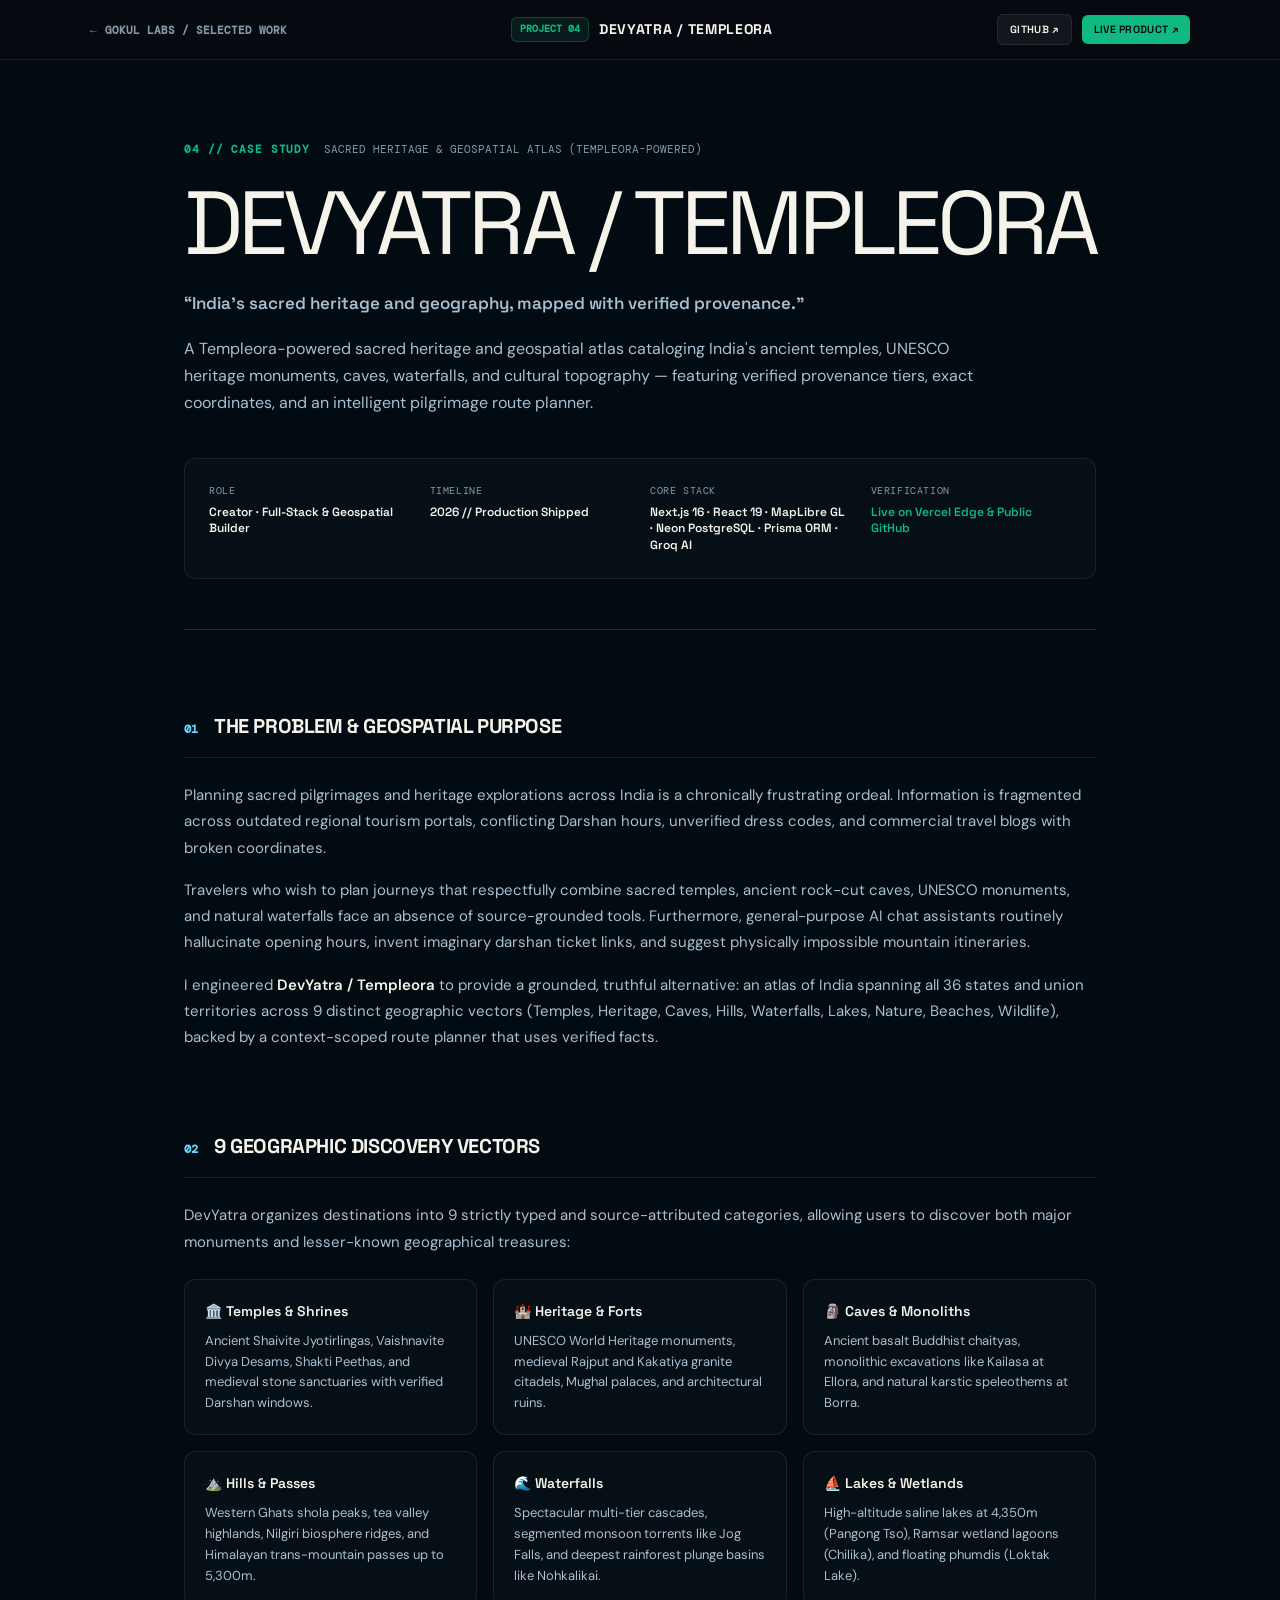
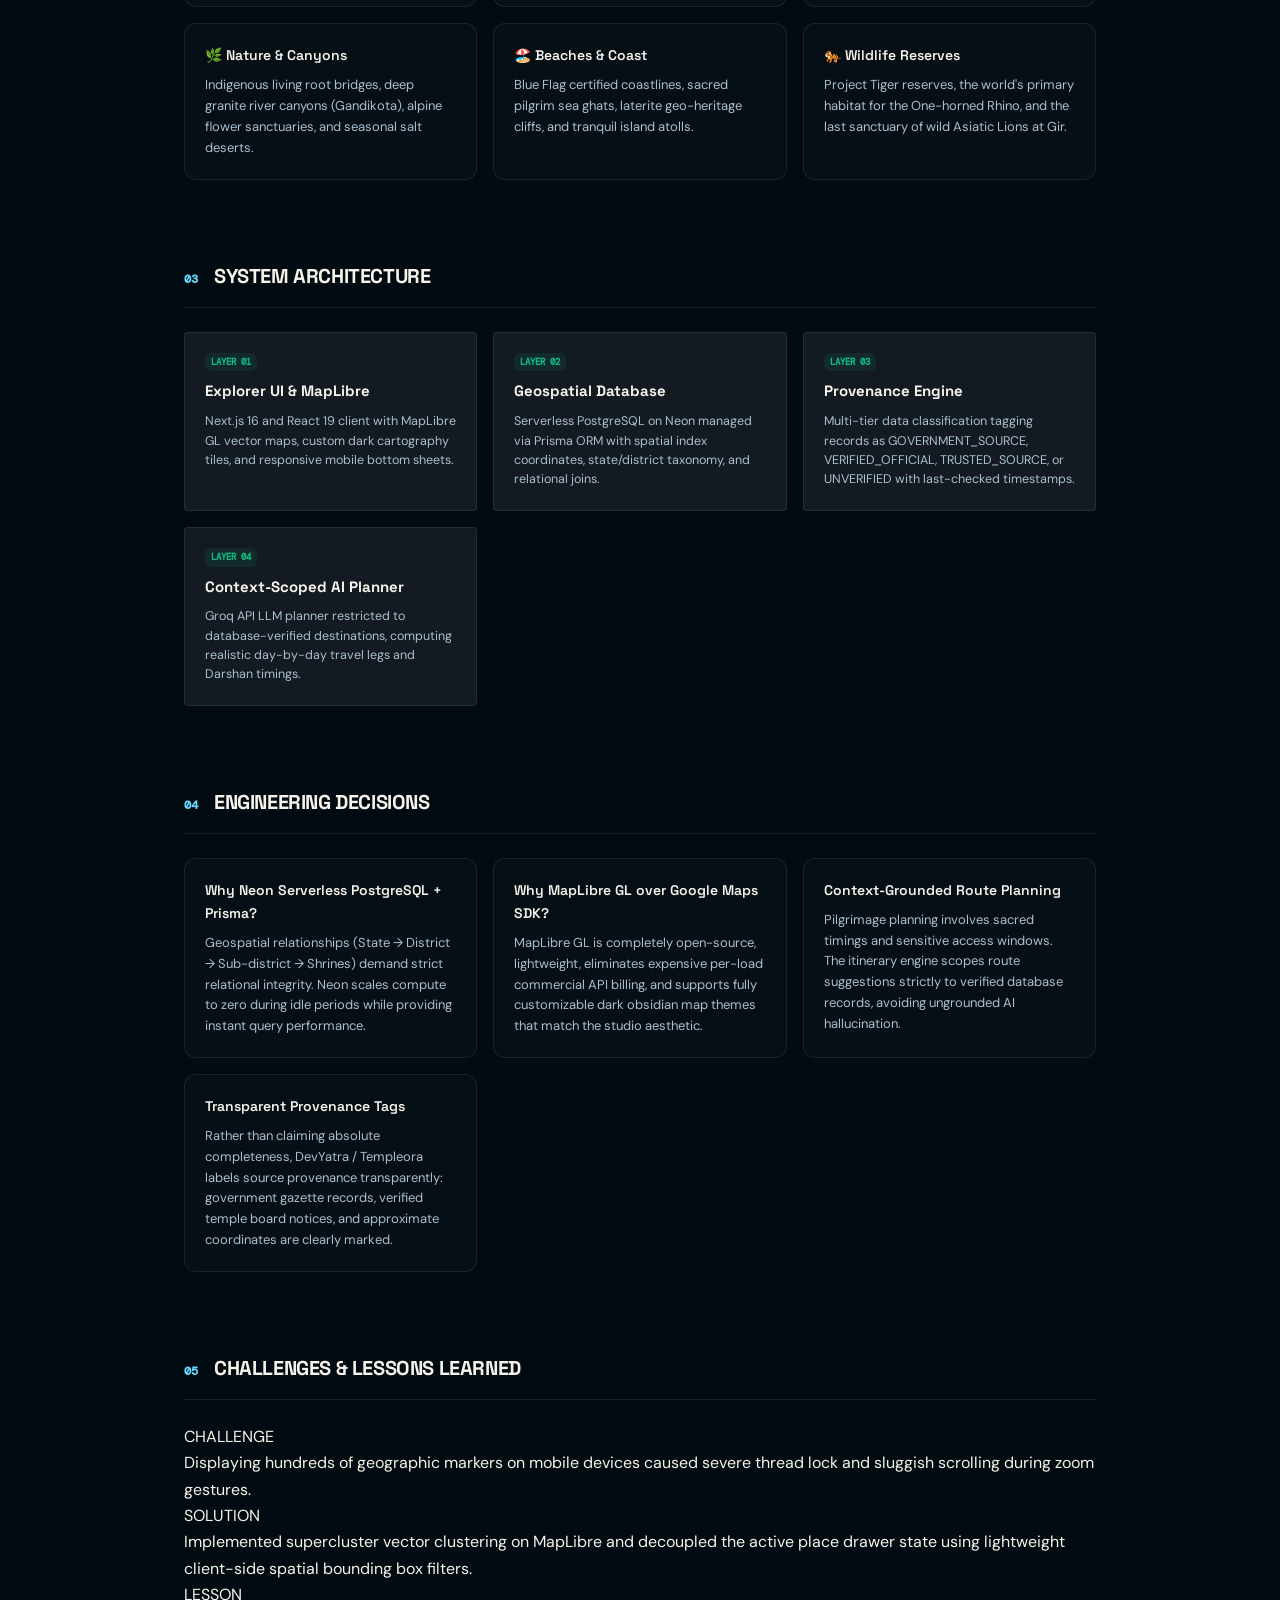
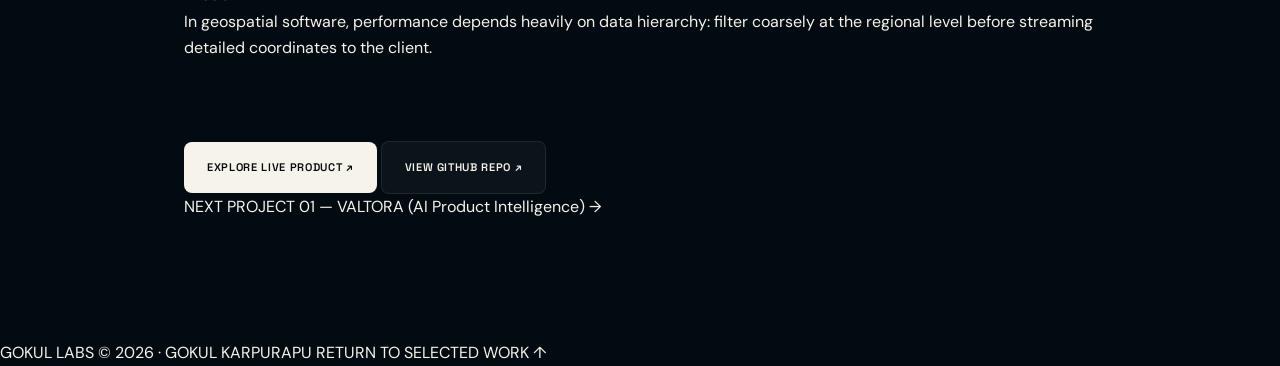
==== commit 7057a26b: "Polish typography, mobile navigation, and accessibility" ====
--- a/work/devyatra/index.html
+++ b/work/devyatra/index.html
@@ -16,7 +16,7 @@
   <link rel="icon" type="image/svg+xml" href="../../favicon.svg">
   <link rel="preconnect" href="https://fonts.googleapis.com">
   <link rel="preconnect" href="https://fonts.gstatic.com" crossorigin>
-  <link href="https://fonts.googleapis.com/css2?family=DM+Mono:wght@400;500&family=DM+Sans:ital,opsz,wght@0,9..40,400..700;1,9..40,400&family=IBM+Plex+Mono:wght@400;500;600&family=Instrument+Serif:ital@0;1&family=Manrope:wght@400;500;600;700&family=Sora:wght@400;500;600;700&family=Space+Grotesk:wght@400;500;600;700&display=swap" rel="stylesheet">
+  <link href="https://fonts.googleapis.com/css2?family=DM+Mono:ital,wght@0,400;0,500;1,400&family=DM+Sans:ital,opsz,wght@0,9..40,400..700;1,9..40,400&family=Instrument+Serif:ital@0;1&family=Space+Grotesk:wght@400;500;600;700&display=swap" rel="stylesheet">
 </head>
 <body class="case-study-page">
   <header class="cs-topbar">
@@ -184,8 +184,8 @@
           <p>MapLibre GL is completely open-source, lightweight, eliminates expensive per-load commercial API billing, and supports fully customizable dark obsidian map themes that match the studio aesthetic.</p>
         </div>
         <div class="cs-decision-item">
-          <h4>Zero-Hallucination Route Planning</h4>
-          <p>Itinerary planning requires accurate timings and grounded stops. The route planning engine selects stops strictly from existing database rows with verified ground truth.</p>
+          <h4>Context-Grounded Route Planning</h4>
+          <p>Pilgrimage planning involves sacred timings and sensitive access windows. The itinerary engine scopes route suggestions strictly to verified database records, avoiding ungrounded AI hallucination.</p>
         </div>
         <div class="cs-decision-item">
           <h4>Transparent Provenance Tags</h4>
--- a/style.css
+++ b/style.css
@@ -52,10 +52,10 @@
      -- DM Mono: Coordinates, Timestamps, System Badges, Micro-Metadata
      ======================================================================== */
   --font-hero: "Space Grotesk", system-ui, -apple-system, sans-serif;
-  --font-work: "Sora", system-ui, -apple-system, sans-serif;
+  --font-work: "Space Grotesk", "Sora", system-ui, -apple-system, sans-serif;
   --font-editorial: "Instrument Serif", Georgia, "Times New Roman", serif;
-  --font-lab: "IBM Plex Mono", "DM Mono", monospace;
-  --font-stack: "Manrope", system-ui, -apple-system, sans-serif;
+  --font-lab: "DM Mono", "IBM Plex Mono", ui-monospace, monospace;
+  --font-stack: "DM Sans", "Manrope", system-ui, -apple-system, sans-serif;
   --font-journey: "DM Sans", system-ui, -apple-system, sans-serif;
   --font-meta: "DM Mono", ui-monospace, SFMono-Regular, monospace;
 
@@ -545,6 +545,36 @@
   font-family: var(--font-mono);
   font-size: 13px;
   color: var(--text-muted);
+}
+.mobile-drawer-utilities {
+  display: flex;
+  flex-direction: column;
+  gap: 8px;
+  margin: 20px 0;
+  padding: 16px 0;
+  border-top: 1px solid var(--border-subtle);
+  border-bottom: 1px solid var(--border-subtle);
+}
+.mobile-util-btn {
+  display: flex;
+  align-items: center;
+  gap: 10px;
+  font-family: var(--font-mono);
+  font-size: 11px;
+  letter-spacing: 0.08em;
+  padding: 12px 16px;
+  border-radius: var(--radius-sm);
+  background: rgba(255, 255, 255, 0.04);
+  border: 1px solid var(--border-subtle);
+  color: var(--text-primary);
+  text-align: left;
+  cursor: pointer;
+  transition: all var(--transition-fast);
+}
+.mobile-util-btn:hover {
+  background: rgba(56, 189, 248, 0.1);
+  border-color: var(--border-focus);
+  color: var(--accent-cyan);
 }
 .mobile-drawer-footer {
   margin-top: auto;
--- a/cinematic.css
+++ b/cinematic.css
@@ -61,11 +61,15 @@
 .hero-subtext { font-size:clamp(15px,1.28vw,19px); max-width:510px; line-height:1.75; margin-bottom:25px; }
 .studio-availability { font-size:12px; color:#bbd5df; margin-bottom:24px; }
 .studio-availability > span { background:#65e8bd; box-shadow:0 0 10px #65e8bd88; }
-.hero-cta-group { gap:12px; }
-.hero-cta-group .btn-primary,.hero-cta-group .btn-secondary { font:10px var(--font-meta); padding:12px 17px; min-height:44px; border-radius:4px; }
-.hero-cta-group .btn-secondary { border-color:#9acee42b; background:#0b233133; }
-.hero-cta-group .btn-tertiary { font:10px var(--font-meta); padding:12px 17px; min-height:44px; border-radius:4px; color:#8aa9ba; display:inline-flex; align-items:center; gap:6px; }
-.hero-cta-group .btn-tertiary:hover { color:#fff; }
+.hero-cta-group { gap:12px; align-items:center; }
+.hero-cta-group .btn-primary { font:11px var(--font-meta); padding:13px 22px; min-height:44px; border-radius:6px; background:#f5f3ea; color:#030b12; font-weight:600; letter-spacing:.08em; box-shadow:0 4px 20px rgba(103,216,255,.22); transition:all .25s ease; }
+.hero-cta-group .btn-primary:hover { background:#67d8ff; color:#020b12; box-shadow:0 6px 28px rgba(103,216,255,.45); transform:translateY(-1px); }
+.hero-cta-group .btn-resume-cta { font:11px var(--font-meta); padding:13px 20px; min-height:44px; border-radius:6px; background:rgba(11,35,49,.6); border:1px solid rgba(103,216,255,.35); color:#c2eeff; font-weight:500; letter-spacing:.08em; transition:all .25s ease; }
+.hero-cta-group .btn-resume-cta:hover { background:rgba(103,216,255,.16); border-color:#67d8ff; color:#fff; transform:translateY(-1px); }
+.hero-cta-group .btn-github-cta { font:10px var(--font-meta); padding:11px 16px; min-height:40px; border-radius:6px; background:rgba(255,255,255,.03); border:1px solid rgba(255,255,255,.1); color:#8aa9ba; letter-spacing:.06em; transition:all .2s ease; }
+.hero-cta-group .btn-github-cta:hover { background:rgba(255,255,255,.08); border-color:rgba(255,255,255,.25); color:#f5f3ea; }
+.hero-cta-group .btn-contact-cta { font:10px var(--font-meta); padding:11px 16px; min-height:40px; border-radius:6px; background:transparent; border:1px solid transparent; color:#728c9b; letter-spacing:.06em; display:inline-flex; align-items:center; gap:6px; transition:all .2s ease; }
+.hero-cta-group .btn-contact-cta:hover { color:#c2eeff; }
 .hero-artifact-hud { position:relative; display:block; min-height:0; height:600px; width:100%; align-self:center; z-index:1; pointer-events:auto; }
 .hero-artifact-hud #webgl-canvas { position:absolute; inset:0; width:100%; height:100%; opacity:0; z-index:1; pointer-events:none; transition:opacity .8s; }
 .crystal-fallback { position:absolute; inset:0; width:100%; height:100%; object-fit:contain; opacity:1; transition:opacity .8s; }
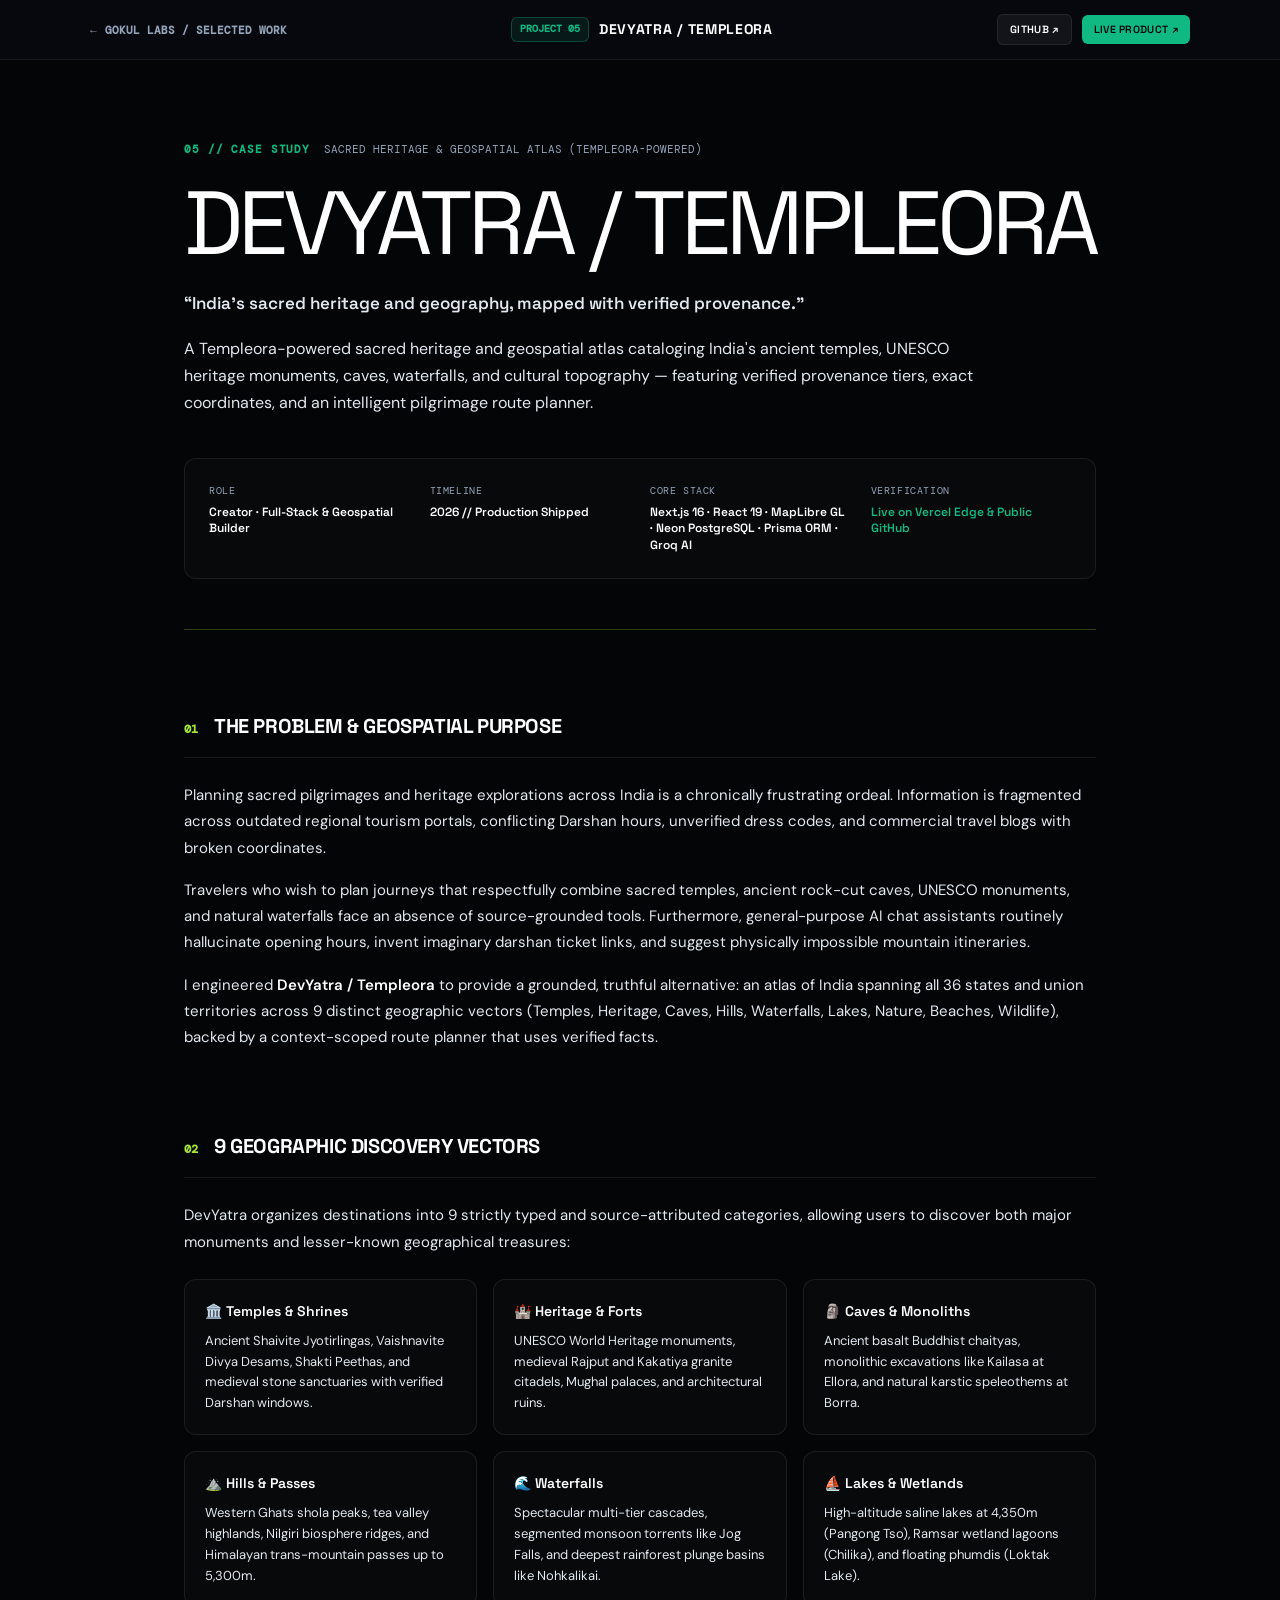
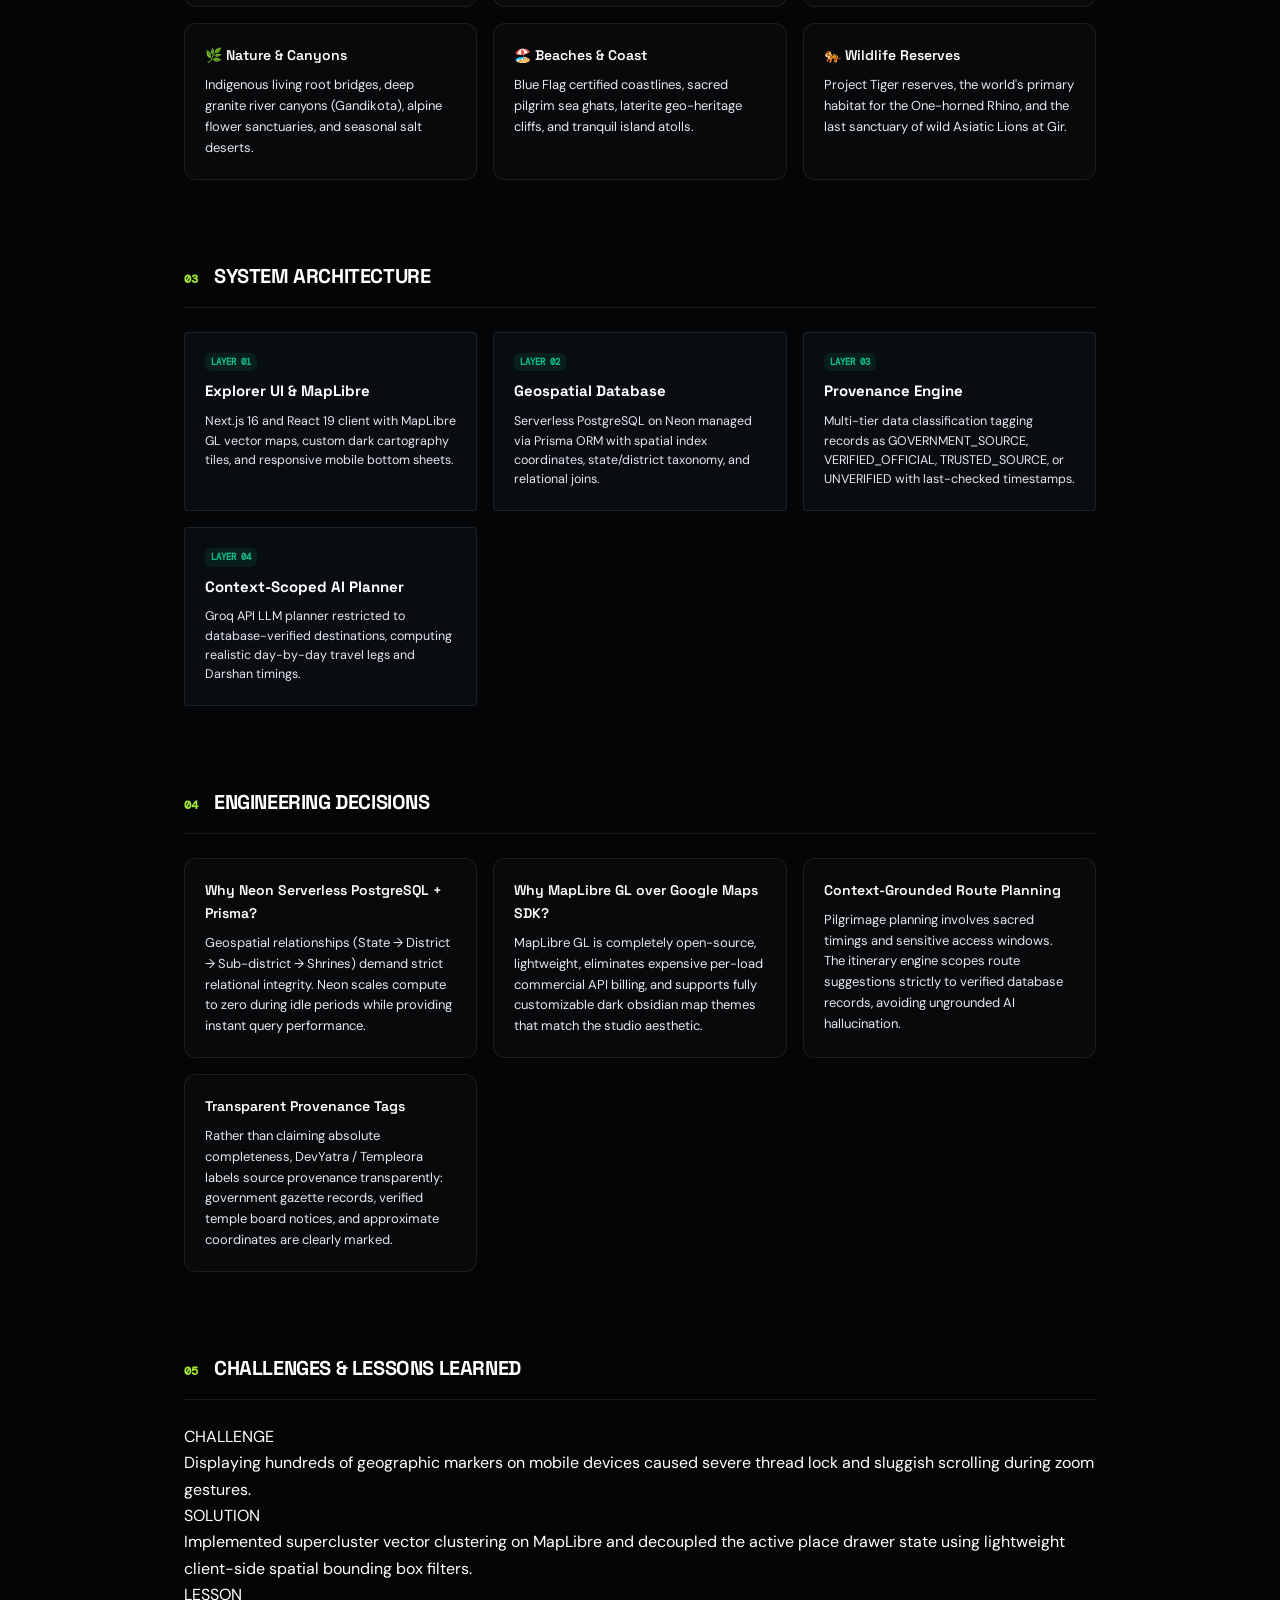
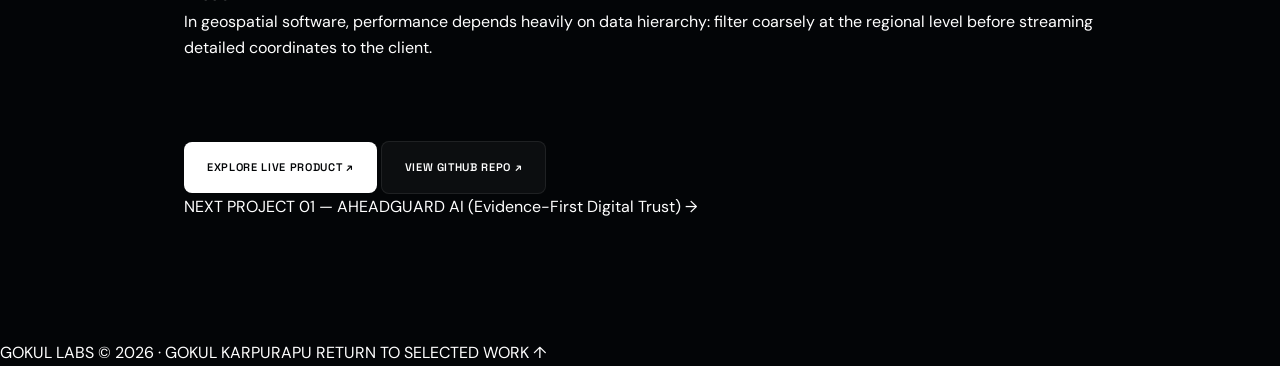
==== commit a4671810: "feat(portfolio): feature AheadGuard AI across portfolio and resume" ====
--- a/work/devyatra/index.html
+++ b/work/devyatra/index.html
@@ -26,7 +26,7 @@
         <span>GOKUL LABS / SELECTED WORK</span>
       </a>
       <div class="cs-topbar-title">
-        <span class="cs-badge emerald">PROJECT 04</span>
+        <span class="cs-badge emerald">PROJECT 05</span>
         <span class="cs-name">DEVYATRA / TEMPLEORA</span>
       </div>
       <div class="cs-topbar-actions">
@@ -39,7 +39,7 @@
   <main class="cs-container">
     <section class="cs-hero">
       <div class="cs-hero-meta">
-        <span class="cs-kicker emerald">04 // CASE STUDY</span>
+        <span class="cs-kicker emerald">05 // CASE STUDY</span>
         <span class="cs-category">SACRED HERITAGE &amp; GEOSPATIAL ATLAS (TEMPLEORA-POWERED)</span>
       </div>
       <h1 class="cs-headline">DEVYATRA / TEMPLEORA</h1>
@@ -228,8 +228,8 @@
 
       <div class="cs-next-bar">
         <span class="next-lbl">NEXT PROJECT</span>
-        <a href="../valtora/index.html" class="next-link">
-          <span>01 — VALTORA (AI Product Intelligence)</span>
+        <a href="../aheadguard/index.html" class="next-link">
+          <span>01 — AHEADGUARD AI (Evidence-First Digital Trust)</span>
           <span class="arr">→</span>
         </a>
       </div>
--- a/style.css
+++ b/style.css
@@ -9,37 +9,37 @@
    1. DESIGN TOKENS & SYSTEM PROPERTIES
    -------------------------------------------------------------------------- */
 :root {
-  /* Surface Matrix */
-  --bg-primary: #06070a;
-  --bg-secondary: #0a0c12;
-  --bg-tertiary: #0f121a;
-  --surface-panel: rgba(12, 15, 22, 0.72);
-  --surface-panel-hover: rgba(18, 23, 34, 0.88);
-  --surface-elevated: rgba(22, 28, 42, 0.85);
-  --surface-glass-modal: rgba(8, 10, 16, 0.94);
-
-  /* Primary Accent: Electric Ice Cyan */
-  --accent-cyan: #38bdf8;
-  --accent-cyan-light: #7dd3fc;
-  --accent-cyan-glow: rgba(56, 189, 248, 0.28);
-  --accent-cyan-subtle: rgba(56, 189, 248, 0.12);
+  /* Surface Matrix — Midnight Black Foundation */
+  --bg-primary: #030507;
+  --bg-secondary: #080a0e;
+  --bg-tertiary: #0e1117;
+  --surface-panel: rgba(10, 13, 18, 0.78);
+  --surface-panel-hover: rgba(16, 21, 29, 0.9);
+  --surface-elevated: rgba(18, 24, 34, 0.88);
+  --surface-glass-modal: rgba(6, 8, 12, 0.96);
+
+  /* Primary Accent: Electric Intelligent Lime Green */
+  --accent-cyan: #a3e635;
+  --accent-cyan-light: #bef264;
+  --accent-cyan-glow: rgba(163, 230, 53, 0.32);
+  --accent-cyan-subtle: rgba(163, 230, 53, 0.12);
 
   /* Supporting Context Accents */
-  --accent-blue: #60a5fa;
+  --accent-blue: #38bdf8;
   --accent-amber: #f59e0b;
   --accent-terracotta: #b8664e;
-  --accent-green: #10b981;
-
-  /* Typography Matrix */
-  --text-primary: #f8fafc;
-  --text-secondary: #94a3b8;
-  --text-muted: #64748b;
-  --text-subtle: #475569;
+  --accent-green: #22c55e;
+
+  /* Typography Matrix — Pure White & High-Legibility Silvers */
+  --text-primary: #ffffff;
+  --text-secondary: #e2e8f0;
+  --text-muted: #94a3b8;
+  --text-subtle: #64748b;
 
   /* Border Tiers */
   --border-subtle: rgba(255, 255, 255, 0.08);
-  --border-glass: rgba(255, 255, 255, 0.12);
-  --border-focus: rgba(56, 189, 248, 0.35);
+  --border-glass: rgba(255, 255, 255, 0.14);
+  --border-focus: rgba(163, 230, 53, 0.45);
 
   /* ========================================================================
      CENTRALIZED EDITORIAL TYPOGRAPHY MATRIX (GOKUL LABS v8.0)
@@ -110,8 +110,8 @@
 }
 
 ::selection {
-  background: rgba(56, 189, 248, 0.25);
-  color: #fff;
+  background: rgba(163, 230, 53, 0.32);
+  color: #030507;
 }
 
 img, svg {
@@ -175,7 +175,7 @@
   inset: 0;
   z-index: 1;
   pointer-events: none;
-  background: radial-gradient(circle at 75% 20%, rgba(56, 189, 248, 0.05) 0%, transparent 60%),
+  background: radial-gradient(circle at 75% 20%, rgba(163, 230, 53, 0.05) 0%, transparent 60%),
               radial-gradient(circle at 20% 80%, rgba(99, 102, 241, 0.04) 0%, transparent 60%);
 }
 
@@ -206,7 +206,7 @@
 .fallback-glass-monolith {
   width: 180px;
   height: 240px;
-  border: 1px solid rgba(56, 189, 248, 0.25);
+  border: 1px solid rgba(163, 230, 53, 0.25);
   border-radius: var(--radius-md);
   background: rgba(12, 18, 30, 0.7);
   backdrop-filter: blur(12px);
@@ -226,7 +226,7 @@
 .fallback-frame-ring {
   position: absolute;
   inset: -15px;
-  border: 1px dashed rgba(56, 189, 248, 0.2);
+  border: 1px dashed rgba(163, 230, 53, 0.2);
   border-radius: 50%;
 }
 @keyframes pulseCore {
@@ -268,7 +268,7 @@
   left: -18px;
   width: 36px;
   height: 36px;
-  border: 1px solid rgba(56, 189, 248, 0.45);
+  border: 1px solid rgba(163, 230, 53, 0.45);
   border-radius: 50%;
   pointer-events: none;
   z-index: 10000;
@@ -280,7 +280,7 @@
   top: -26px;
   left: -26px;
   border-color: var(--accent-cyan);
-  background: rgba(56, 189, 248, 0.06);
+  background: rgba(163, 230, 53, 0.06);
 }
 
 /* --------------------------------------------------------------------------
@@ -330,8 +330,8 @@
   letter-spacing: 0.05em;
   padding: 4px 8px;
   border-radius: var(--radius-sm);
-  background: rgba(56, 189, 248, 0.1);
-  border: 1px solid rgba(56, 189, 248, 0.3);
+  background: rgba(163, 230, 53, 0.1);
+  border: 1px solid rgba(163, 230, 53, 0.3);
   color: var(--accent-cyan);
 }
 
@@ -381,7 +381,7 @@
 
 .nav-link.active {
   color: var(--accent-cyan);
-  border: 1px solid rgba(56, 189, 248, 0.2);
+  border: 1px solid rgba(163, 230, 53, 0.2);
 }
 
 .header-actions {
@@ -412,8 +412,8 @@
   font-weight: 600;
   letter-spacing: 0.05em;
   color: #ffffff;
-  background: rgba(56, 189, 248, 0.12);
-  border: 1px solid rgba(56, 189, 248, 0.4);
+  background: rgba(163, 230, 53, 0.12);
+  border: 1px solid rgba(163, 230, 53, 0.4);
   padding: 6px 14px;
   border-radius: var(--radius-pill);
   text-decoration: none;
@@ -421,10 +421,10 @@
 }
 
 .header-resume-btn:hover {
-  background: rgba(56, 189, 248, 0.22);
+  background: rgba(163, 230, 53, 0.22);
   border-color: var(--accent-cyan);
   color: var(--accent-cyan);
-  box-shadow: 0 0 16px rgba(56, 189, 248, 0.25);
+  box-shadow: 0 0 16px rgba(163, 230, 53, 0.25);
   transform: translateY(-1px);
 }
 
@@ -572,7 +572,7 @@
   transition: all var(--transition-fast);
 }
 .mobile-util-btn:hover {
-  background: rgba(56, 189, 248, 0.1);
+  background: rgba(163, 230, 53, 0.1);
   border-color: var(--border-focus);
   color: var(--accent-cyan);
 }
@@ -1009,7 +1009,7 @@
 }
 .nav-dock-item.active {
   color: var(--accent-cyan);
-  border: 1px solid rgba(56, 189, 248, 0.3);
+  border: 1px solid rgba(163, 230, 53, 0.3);
 }
 
 /* Project Sequence Container & Card Layout */
@@ -1057,7 +1057,7 @@
   border-radius: var(--radius-sm);
   background: var(--accent-cyan-subtle);
   color: var(--accent-cyan);
-  border: 1px solid rgba(56, 189, 248, 0.3);
+  border: 1px solid rgba(163, 230, 53, 0.3);
 }
 .project-number-badge.blue {
   background: rgba(96, 165, 250, 0.1);
@@ -1109,7 +1109,7 @@
   font-weight: 800;
   flex-shrink: 0;
 }
-.v-mark { background: var(--accent-cyan-subtle); color: var(--accent-cyan); border: 1px solid rgba(56, 189, 248, 0.4); }
+.v-mark { background: var(--accent-cyan-subtle); color: var(--accent-cyan); border: 1px solid rgba(163, 230, 53, 0.4); }
 .l-mark { background: rgba(96, 165, 250, 0.12); color: var(--accent-blue); border: 1px solid rgba(96, 165, 250, 0.4); }
 .t-mark { background: rgba(245, 158, 11, 0.12); color: var(--accent-amber); border: 1px solid rgba(245, 158, 11, 0.4); }
 .b-mark { background: rgba(184, 102, 78, 0.12); color: var(--accent-terracotta); border: 1px solid rgba(184, 102, 78, 0.4); }
@@ -1323,7 +1323,7 @@
   color: var(--accent-cyan);
   margin-left: auto;
   padding: 2px 6px;
-  background: rgba(56, 189, 248, 0.1);
+  background: rgba(163, 230, 53, 0.1);
   border-radius: 3px;
 }
 
@@ -1353,8 +1353,8 @@
   width: 22px;
   height: 22px;
   border-radius: 4px;
-  background: rgba(56, 189, 248, 0.15);
-  border: 1px solid rgba(56, 189, 248, 0.4);
+  background: rgba(163, 230, 53, 0.15);
+  border: 1px solid rgba(163, 230, 53, 0.4);
   color: var(--accent-cyan);
   font-family: var(--font-mono);
   font-size: 11px;
@@ -1384,8 +1384,8 @@
   font-size: 10px;
   font-weight: 600;
   color: var(--accent-cyan);
-  background: rgba(56, 189, 248, 0.1);
-  border: 1px solid rgba(56, 189, 248, 0.3);
+  background: rgba(163, 230, 53, 0.1);
+  border: 1px solid rgba(163, 230, 53, 0.3);
   padding: 4px 10px;
   border-radius: var(--radius-pill);
 }
@@ -1464,7 +1464,7 @@
   letter-spacing: 0.04em;
 }
 
-.vui-pill-cyan { background: rgba(56, 189, 248, 0.12); color: var(--accent-cyan); border: 1px solid rgba(56, 189, 248, 0.3); }
+.vui-pill-cyan { background: rgba(163, 230, 53, 0.12); color: var(--accent-cyan); border: 1px solid rgba(163, 230, 53, 0.3); }
 .vui-pill-green { background: rgba(34, 197, 94, 0.12); color: #4ade80; border: 1px solid rgba(34, 197, 94, 0.3); }
 .vui-pill-indigo { background: rgba(129, 140, 248, 0.12); color: #a5b4fc; border: 1px solid rgba(129, 140, 248, 0.3); }
 .vui-pill-amber { background: rgba(245, 158, 11, 0.12); color: var(--accent-amber); border: 1px solid rgba(245, 158, 11, 0.3); }
@@ -1556,8 +1556,8 @@
   color: var(--text-muted);
   text-align: center;
   padding: 8px 12px;
-  background: rgba(56, 189, 248, 0.04);
-  border: 1px dashed rgba(56, 189, 248, 0.2);
+  background: rgba(163, 230, 53, 0.04);
+  border: 1px dashed rgba(163, 230, 53, 0.2);
   border-radius: var(--radius-sm);
   margin-top: 4px;
 }
@@ -2210,7 +2210,7 @@
 
 .edu-entry:hover {
   background: rgba(255, 255, 255, 0.04);
-  border-color: rgba(56, 189, 248, 0.3);
+  border-color: rgba(163, 230, 53, 0.3);
 }
 
 .edu-entry-header {
@@ -2730,7 +2730,7 @@
 }
 .tech-row:hover {
   transform: translateX(4px);
-  border-bottom-color: rgba(56, 189, 248, 0.25);
+  border-bottom-color: rgba(163, 230, 53, 0.25);
 }
 .tech-name {
   font-family: var(--font-stack);
@@ -3010,8 +3010,8 @@
   font-weight: 600;
   letter-spacing: 0.04em;
   color: var(--accent-cyan);
-  background: rgba(56, 189, 248, 0.08);
-  border: 1px solid rgba(56, 189, 248, 0.25);
+  background: rgba(163, 230, 53, 0.08);
+  border: 1px solid rgba(163, 230, 53, 0.25);
   padding: 3px 8px;
   border-radius: 4px;
   cursor: pointer;
@@ -3047,7 +3047,7 @@
 }
 
 .built-with-card:hover {
-  border-color: rgba(56, 189, 248, 0.3);
+  border-color: rgba(163, 230, 53, 0.3);
 }
 
 .bw-header {
@@ -3129,8 +3129,8 @@
   font-weight: 600;
   letter-spacing: 0.03em;
   color: var(--accent-cyan);
-  background: rgba(56, 189, 248, 0.08);
-  border: 1px solid rgba(56, 189, 248, 0.25);
+  background: rgba(163, 230, 53, 0.08);
+  border: 1px solid rgba(163, 230, 53, 0.25);
   padding: 8px 16px;
   border-radius: var(--radius-sm);
   text-decoration: none;
@@ -3138,7 +3138,7 @@
 }
 
 .bw-repo-link:hover {
-  background: rgba(56, 189, 248, 0.16);
+  background: rgba(163, 230, 53, 0.16);
   border-color: var(--accent-cyan);
   transform: translateY(-1px);
 }
@@ -3177,7 +3177,7 @@
   font-weight: 700;
   color: var(--accent-cyan);
   padding: 3px 6px;
-  border: 1px solid rgba(56, 189, 248, 0.3);
+  border: 1px solid rgba(163, 230, 53, 0.3);
   border-radius: var(--radius-sm);
 }
 .ft-name {
@@ -3718,12 +3718,12 @@
   transition: all var(--transition-fast);
 }
 .recruiter-quick-btn:hover {
-  background: rgba(56, 189, 248, 0.1);
-  border-color: rgba(56, 189, 248, 0.4);
+  background: rgba(163, 230, 53, 0.1);
+  border-color: rgba(163, 230, 53, 0.4);
   color: var(--text-primary);
 }
 .rec-scan-badge {
-  background: rgba(56, 189, 248, 0.15);
+  background: rgba(163, 230, 53, 0.15);
   color: var(--accent-cyan);
   border-radius: var(--radius-pill);
   padding: 1px 6px;
@@ -3992,9 +3992,9 @@
   color: #10b981;
 }
 .dy-provenance-tag.trusted_source {
-  background: rgba(56, 189, 248, 0.15);
-  border: 1px solid rgba(56, 189, 248, 0.4);
-  color: #38bdf8;
+  background: rgba(163, 230, 53, 0.15);
+  border: 1px solid rgba(163, 230, 53, 0.4);
+  color: #a3e635;
 }
 .dy-provenance-tag.unverified {
   background: rgba(245, 158, 11, 0.15);
@@ -4351,7 +4351,7 @@
 }
 .cmd-item:hover,
 .cmd-item.active {
-  background: rgba(56, 189, 248, 0.1);
+  background: rgba(163, 230, 53, 0.1);
   color: var(--text-primary);
 }
 .cmd-item-left {
@@ -4693,8 +4693,8 @@
   line-height: 1.4;
 }
 .rec-footer-card {
-  border-color: rgba(56, 189, 248, 0.25);
-  background: rgba(56, 189, 248, 0.03);
+  border-color: rgba(163, 230, 53, 0.25);
+  background: rgba(163, 230, 53, 0.03);
 }
 .rec-ready-label {
   font-family: var(--font-mono);
@@ -4847,9 +4847,9 @@
   font-weight: 700;
   padding: 3px 8px;
   border-radius: var(--radius-sm);
-  background: rgba(56, 189, 248, 0.1);
-  color: var(--accent-cyan);
-  border: 1px solid rgba(56, 189, 248, 0.3);
+  background: rgba(163, 230, 53, 0.1);
+  color: var(--accent-cyan);
+  border: 1px solid rgba(163, 230, 53, 0.3);
 }
 .cs-badge.blue {
   background: rgba(96, 165, 250, 0.1);
@@ -5099,7 +5099,7 @@
   font-weight: 700;
   padding: 2px 6px;
   border-radius: var(--radius-sm);
-  background: rgba(56, 189, 248, 0.1);
+  background: rgba(163, 230, 53, 0.1);
   color: var(--accent-cyan);
   width: fit-content;
 }
--- a/premium.css
+++ b/premium.css
@@ -1,14 +1,14 @@
 /* Editorial studio refinement. Shared by the portfolio and case studies. */
 :root {
-  --bg-primary: #090c10;
-  --bg-secondary: #10151b;
-  --text-primary: #f1f0e9;
-  --text-secondary: #adb5bf;
-  --text-muted: #8994a3;
-  --accent-cyan: #a4c9d7;
-  --accent-cyan-light: #c7e2ea;
-  --accent-cyan-subtle: rgba(164, 201, 215, .08);
-  --surface-panel: rgba(16, 21, 28, .94);
+  --bg-primary: #030507;
+  --bg-secondary: #080a0e;
+  --text-primary: #ffffff;
+  --text-secondary: #e2e8f0;
+  --text-muted: #94a3b8;
+  --accent-cyan: #a3e635;
+  --accent-cyan-light: #bef264;
+  --accent-cyan-subtle: rgba(163, 230, 53, .12);
+  --surface-panel: rgba(10, 14, 18, .94);
 }
 body { font-weight: 400; }
 .site-header {
@@ -18,10 +18,10 @@
   height: 66px;
   border: 1px solid rgba(255,255,255,.1);
   border-radius: 14px;
-  background: rgba(12,16,21,.88);
+  background: rgba(5,8,12,.88);
   backdrop-filter: blur(20px);
 }
-.site-header.scrolled { background: rgba(12,16,21,.96); border-color: rgba(255,255,255,.12); box-shadow: 0 12px 40px #0003; }
+.site-header.scrolled { background: rgba(5,8,12,.96); border-color: rgba(255,255,255,.12); box-shadow: 0 12px 40px #0003; }
 .header-inner { padding: 0 22px; }
 .brand-signature { gap: 10px; }
 .nav-link { letter-spacing: .04em; }
@@ -33,24 +33,24 @@
 .hero-headline > span:first-child, .hero-headline > span:last-child { font-weight: 400; }
 .hero-headline .headline-gradient { font-family: var(--font-editorial); font-style: italic; font-weight: 400; letter-spacing: -.035em; background: none; -webkit-text-fill-color: var(--accent-cyan-light); }
 .hero-subtext { font-size: 16px; max-width: 440px; line-height: 1.8; margin-bottom: 22px; }
-.studio-availability { display: flex; align-items: center; gap: 9px; font-size: 12px; color: #b9c5bf; margin: 0 0 28px; }
-.studio-availability > span { width: 6px; height: 6px; border-radius: 50%; background: #a9c9b5; box-shadow: 0 0 0 4px #a9c9b510; }
+.studio-availability { display: flex; align-items: center; gap: 9px; font-size: 12px; color: #d9f99d; margin: 0 0 28px; }
+.studio-availability > span { width: 6px; height: 6px; border-radius: 50%; background: #a3e635; box-shadow: 0 0 0 4px rgba(163, 230, 53, .18); }
 .hero-doctrine-strip { display: inline-flex; margin-bottom: 24px; }
 .hero-cta-group { gap: 12px; flex-wrap: wrap; }
 .hero-cta-group .btn-secondary, .hero-cta-group .btn-tertiary { display: inline-flex; }
 .btn-primary, .btn-secondary { border-radius: 8px; padding: 16px 23px; font-size: 11px; letter-spacing: .06em; }
-.btn-primary { background: var(--text-primary); box-shadow: none; }
-.btn-primary:hover { background: #c7e2ea; box-shadow: 0 8px 30px #a4c9d715; }
+.btn-primary { background: var(--text-primary); color: #030507; box-shadow: none; }
+.btn-primary:hover { background: #a3e635; color: #030507; box-shadow: 0 8px 30px rgba(163, 230, 53, .3); }
 .hero-artifact-hud { min-height: 470px; align-self: stretch; align-items: flex-end; justify-content: flex-end; }
 .artifact-caption { display: flex; flex-direction: column; gap: 8px; padding: 20px 0; border-top: 1px solid #ffffff20; width: 230px; }
 .artifact-caption > span:first-child { font: 9px var(--font-meta); letter-spacing: .14em; color: var(--text-muted); }
 .artifact-caption > span:last-child { font: italic 25px var(--font-editorial); color: var(--text-secondary); }
 .hero-bottom-bar { border-top-color: #ffffff12; }
 .bar-tag, .bar-date, .bar-scroll-text { font-size: 10px; letter-spacing: .09em; }
-.selected-index { position: relative; z-index: 10; display: grid; grid-template-columns: 1.4fr repeat(4,1fr); max-width: 1184px; margin: 0 auto; border: 1px solid #ffffff15; border-radius: 12px; background: #0e1319; overflow: hidden; }
+.selected-index { position: relative; z-index: 10; display: grid; grid-template-columns: 1.3fr repeat(5,1fr); max-width: 1184px; margin: 0 auto; border: 1px solid #ffffff15; border-radius: 12px; background: #06090e; overflow: hidden; }
 .selected-index > * { padding: 28px 22px; display: flex; flex-direction: column; justify-content: center; gap: 13px; min-width: 0; }
 .selected-index > a { border-left: 1px solid #ffffff12; transition: background .25s; }
-.selected-index > a:hover { background: #1a232d; }
+.selected-index > a:hover { background: #0e150d; }
 .selected-index > * > span { font: 9px var(--font-meta); letter-spacing: .07em; color: var(--text-muted); }
 .selected-index strong { font-size: 17px; font-weight: 500; display: flex; justify-content: space-between; gap: 12px; }
 .selected-index strong span { color: var(--accent-cyan); }
@@ -63,7 +63,7 @@
 #work .section-subtext { margin-top: 22px; }
 #work .section-subtext-detail { max-width: 470px; }
 .projects-wrapper { gap: 44px; }
-.project-card { padding: 42px; border-radius: 18px; background: linear-gradient(145deg, #161c24, #0d1219 70%); border-color: #ffffff14; box-shadow: 0 20px 50px #0002; }
+.project-card { padding: 42px; border-radius: 18px; background: linear-gradient(145deg, #090e14, #04070a 70%); border-color: #ffffff14; box-shadow: 0 20px 50px #0002; }
 .project-card:hover { border-color: #ffffff30; box-shadow: 0 24px 65px #0003; }
 .project-inner-grid { gap: 36px; }
 .project-title { font-size: clamp(30px,3.7vw,46px); font-weight: 500; }
@@ -75,20 +75,20 @@
 .project-browser-frame { box-shadow: 0 24px 55px #0005; border-color: #ffffff1c; border-radius: 12px; }
 .project-brand-mark { border-radius: 10px; }
 .project-tech-tags { gap: 6px; }
-.about-profile-card, .lab-module-card, .stack-category-card, .built-with-card { background: #10161dee; border-color: #ffffff14; border-radius: 16px; }
+.about-profile-card, .lab-module-card, .stack-category-card, .built-with-card { background: #070c10ee; border-color: #ffffff14; border-radius: 16px; }
 .about-narrative-pane { line-height: 1.9; }
-.contact-card { background: radial-gradient(ellipse at 50% 0, #24343d88, transparent 65%), #10161b; border: 1px solid #ffffff1c; border-radius: 22px; }
+.contact-card { background: radial-gradient(ellipse at 50% 0, rgba(163, 230, 53, .12), transparent 65%), #05080c; border: 1px solid #ffffff1c; border-radius: 22px; }
 .cs-hero { padding-bottom: 50px; }
 .cs-headline { font-weight: 400; letter-spacing: -.055em; }
 .cs-section { border-color: #ffffff14; }
-.cs-arch-card, .cs-next-card { background: #131a22; border-color: #ffffff15; }
+.cs-arch-card, .cs-next-card { background: #080d12; border-color: #ffffff15; }
 html[data-mode="read"] .artifact-caption { display: none; }
 @media (min-width: 1500px) { .section-hero { padding-top: 180px; } }
 @media (max-width: 1120px) {
   .hero-container { grid-template-columns: 1fr; }
   .hero-artifact-hud { display: none; }
   .hero-text-pane { max-width: 680px; }
-  .selected-index { margin-inline: 28px; grid-template-columns: repeat(4,1fr); }
+  .selected-index { margin-inline: 28px; grid-template-columns: repeat(5,1fr); }
   .selected-index .index-intro { grid-column: 1 / -1; border-bottom: 1px solid #ffffff12; }
   .selected-index > a:nth-child(2) { border-left: 0; }
 }
@@ -128,7 +128,7 @@
   .selected-index > a, .site-header, .project-card { transition: none; }
 }
 /* Keep long-form reading surfaces quiet while the hero retains its 3D scene. */
-.section-wrapper { background: rgba(9,12,16,.97); }
+.section-wrapper { background: rgba(3,5,7,.98); }
 @media (max-width: 600px) {
   .header-actions { gap: 6px; }
   .header-resume-btn { padding-inline: 10px; }
@@ -152,7 +152,7 @@
     position: absolute;
     inset: 74px 0 auto;
     height: calc(100dvh - 100px);
-    background: #0d1219;
+    background: #06090e;
     border: 1px solid #ffffff1c;
     border-radius: 12px;
     overflow-y: auto;
--- a/cinematic.css
+++ b/cinematic.css
@@ -1,12 +1,12 @@
 /* Cinematic system: atmospheric hero, quiet editorial scenes, product identities. */
-:root { --bg-primary:#030b12; --accent-cyan:#67d8ff; --accent-cyan-light:#9ce4fa; --text-primary:#f5f3ea; --text-secondary:#aabfce; --text-muted:#8299a9; }
-html,body { background:#030b12; }
-.site-header { top:24px; left:max(24px, calc((100vw - 1420px)/2)); width:min(calc(100% - 48px),1420px); height:62px; border-color:#5bcaff38; border-radius:20px; background:#030d17b8; }
-.site-header.scrolled { background:#030d17f2; border-color:#5bcaff30; }
+:root { --bg-primary:#030507; --accent-cyan:#a3e635; --accent-cyan-light:#bef264; --text-primary:#ffffff; --text-secondary:#e2e8f0; --text-muted:#94a3b8; }
+html,body { background:#030507; }
+.site-header { top:24px; left:max(24px, calc((100vw - 1420px)/2)); width:min(calc(100% - 48px),1420px); height:62px; border-color:rgba(163,230,53,.22); border-radius:20px; background:rgba(3,5,7,.86); }
+.site-header.scrolled { background:rgba(3,5,7,.96); border-color:rgba(163,230,53,.32); }
 .header-inner { max-width:none; padding:0 25px; }
-.brand-title { letter-spacing:.16em; font-size:14px; font-weight:500; }
-.brand-monogram { background:linear-gradient(150deg,#071d2c,#06283a); border-color:#3dcfff55; box-shadow:inset 0 -3px 12px #36c5ff18; }
-.brand-status-dot { display:inline-block; width:6px; height:6px; border-radius:50%; background:#65e8bd; box-shadow:0 0 8px #65e8bd99; }
+.brand-title { letter-spacing:.16em; font-size:14px; font-weight:500; color:#ffffff; }
+.brand-monogram { background:linear-gradient(150deg,#091206,#0e1c09); border-color:rgba(163,230,53,.45); box-shadow:inset 0 -3px 12px rgba(163,230,53,.15); color:#a3e635; }
+.brand-status-dot { display:inline-block; width:6px; height:6px; border-radius:50%; background:#a3e635; box-shadow:0 0 8px rgba(163,230,53,.7); }
 .available-badge { display:none; }
 .header-actions { display:flex; align-items:center; gap:8px; }
 .header-actions .cmd-trigger-btn, .header-actions .recruiter-quick-btn, .header-actions .mode-toggle-btn {
@@ -18,20 +18,20 @@
   padding:7px 12px;
   min-height:34px;
   border-radius:6px;
-  background:#091925;
-  border:1px solid #36729155;
-  color:#bce5f6;
+  background:#080d05;
+  border:1px solid rgba(163,230,53,.28);
+  color:#d9f99d;
   cursor:pointer;
   transition:all .2s ease;
 }
 .header-actions .cmd-trigger-btn:hover, .header-actions .recruiter-quick-btn:hover, .header-actions .mode-toggle-btn:hover {
-  background:#112d42;
-  border-color:#56c8f5aa;
-  color:#fff;
-  box-shadow:0 0 14px rgba(86, 200, 245, 0.2);
-}
-.cmd-kbd-badge { display:inline-flex; gap:3px; font-size:9px; color:#78a7be; }
-.cmd-kbd-badge kbd { background:#040f17; border:1px solid #2f5a70; padding:1px 4px; border-radius:3px; }
+  background:#13240a;
+  border-color:#a3e635;
+  color:#ffffff;
+  box-shadow:0 0 14px rgba(163,230,53,.28);
+}
+.cmd-kbd-badge { display:inline-flex; gap:3px; font-size:9px; color:#a3e635; }
+.cmd-kbd-badge kbd { background:#030507; border:1px solid rgba(163,230,53,.35); color:#d9f99d; padding:1px 4px; border-radius:3px; }
 @media (max-width: 1200px) {
   .header-actions .mode-toggle-btn { display:none; }
 }
@@ -42,34 +42,35 @@
   .header-actions .cmd-trigger-btn { display:none; }
 }
 .nav-list { gap:16px; }
-.nav-link { position:relative; font-family:var(--font-meta); font-weight:400; font-size:11px; letter-spacing:.12em; padding:19px 8px; border:0; background:none; }
-.nav-link.active { color:#7be4ff; background:none; box-shadow:none; }
-.nav-link::after { content:""; position:absolute; inset:auto 0 0; height:1px; background:#63dcff; transform:scaleX(0); transition:transform .3s; }
-.nav-link.active::after,.nav-link:hover::after { transform:scaleX(1); box-shadow:0 0 12px #56d8ff77; }
-.header-resume-btn { background:transparent; border-color:#54d8ff99; padding:8px 17px; letter-spacing:.1em; color:#c2eeff; font-size:11px; }
-.section-hero { min-height: min(1000px, max(780px,100svh)); padding-top:160px; padding-bottom:28px; overflow:hidden; isolation:isolate; background:radial-gradient(ellipse at 76% 52%,#0a304948,transparent 57%),#020b12; }
-.section-hero::before { content:""; position:absolute; z-index:-1; top:-35%; left:65%; width:26%; height:125%; transform:rotate(12deg); background:linear-gradient(90deg,transparent,#348bca12 30%,#7ccaff26 50%,#3d99d212 65%,transparent); filter:blur(22px); pointer-events:none; }
-.section-hero::after { content:""; position:absolute; z-index:-1; bottom:-100px; left:35%; width:70%; height:300px; border-radius:50%; background:radial-gradient(ellipse,#1b80bc22,transparent 65%); transform:rotate(-5deg); pointer-events:none; }
+.nav-link { position:relative; font-family:var(--font-meta); font-weight:400; font-size:11px; letter-spacing:.12em; padding:19px 8px; border:0; background:none; color:#e2e8f0; }
+.nav-link.active { color:#a3e635; background:none; box-shadow:none; }
+.nav-link::after { content:""; position:absolute; inset:auto 0 0; height:1px; background:#a3e635; transform:scaleX(0); transition:transform .3s; }
+.nav-link.active::after,.nav-link:hover::after { transform:scaleX(1); box-shadow:0 0 12px rgba(163,230,53,.6); }
+.header-resume-btn { background:transparent; border-color:rgba(163,230,53,.5); padding:8px 17px; letter-spacing:.1em; color:#ffffff; font-size:11px; }
+.header-resume-btn:hover { background:rgba(163,230,53,.14); border-color:#a3e635; }
+.section-hero { min-height: min(1000px, max(780px,100svh)); padding-top:160px; padding-bottom:28px; overflow:hidden; isolation:isolate; background:radial-gradient(ellipse at 76% 52%,rgba(163,230,53,.08),transparent 57%),#030507; }
+.section-hero::before { content:""; position:absolute; z-index:-1; top:-35%; left:65%; width:26%; height:125%; transform:rotate(12deg); background:linear-gradient(90deg,transparent,rgba(163,230,53,.03) 30%,rgba(190,242,100,.09) 50%,rgba(163,230,53,.03) 65%,transparent); filter:blur(22px); pointer-events:none; }
+.section-hero::after { content:""; position:absolute; z-index:-1; bottom:-100px; left:35%; width:70%; height:300px; border-radius:50%; background:radial-gradient(ellipse,rgba(163,230,53,.08),transparent 65%); transform:rotate(-5deg); pointer-events:none; }
 .hero-container { max-width:1420px; padding-inline:32px; grid-template-columns:1.04fr 1fr; align-items:center; gap:0; margin:auto auto 44px; }
 .hero-text-pane { position:relative; z-index:2; max-width:670px; padding-bottom:16px; }
-.hero-meta-kicker { font-size:10px; letter-spacing:.1em; gap:8px; margin-bottom:34px; color:#9ad5e9; }
-.hero-meta-kicker::before { content:""; width:34px; height:1px; background:#60cce8; margin-right:7px; }
-.hero-badge { color:#a8d7e6; }
-.hero-creator-name { font:12px var(--font-meta); letter-spacing:.24em; color:#c1dce8; margin-bottom:24px; }
-.hero-headline { font-size:clamp(58px,6.9vw,106px); line-height:.99; letter-spacing:-.06em; margin-bottom:28px; }
-.hero-headline .headline-gradient { font-size:1.12em; line-height:1.02; color:#9ce4fa; -webkit-text-fill-color:#9ce4fa; }
-.hero-subtext { font-size:clamp(15px,1.28vw,19px); max-width:510px; line-height:1.75; margin-bottom:25px; }
-.studio-availability { font-size:12px; color:#bbd5df; margin-bottom:24px; }
-.studio-availability > span { background:#65e8bd; box-shadow:0 0 10px #65e8bd88; }
+.hero-meta-kicker { font-size:10px; letter-spacing:.1em; gap:8px; margin-bottom:34px; color:#bef264; }
+.hero-meta-kicker::before { content:""; width:34px; height:1px; background:#a3e635; margin-right:7px; }
+.hero-badge { color:#d9f99d; }
+.hero-creator-name { font:12px var(--font-meta); letter-spacing:.24em; color:#ffffff; margin-bottom:24px; }
+.hero-headline { font-size:clamp(58px,6.9vw,106px); line-height:.99; letter-spacing:-.06em; margin-bottom:28px; color:#ffffff; }
+.hero-headline .headline-gradient { font-size:1.12em; line-height:1.02; color:#bef264; -webkit-text-fill-color:#bef264; }
+.hero-subtext { font-size:clamp(15px,1.28vw,19px); max-width:510px; line-height:1.75; margin-bottom:25px; color:#e2e8f0; }
+.studio-availability { font-size:12px; color:#d9f99d; margin-bottom:24px; }
+.studio-availability > span { background:#a3e635; box-shadow:0 0 10px rgba(163,230,53,.6); }
 .hero-cta-group { gap:12px; align-items:center; }
-.hero-cta-group .btn-primary { font:11px var(--font-meta); padding:13px 22px; min-height:44px; border-radius:6px; background:#f5f3ea; color:#030b12; font-weight:600; letter-spacing:.08em; box-shadow:0 4px 20px rgba(103,216,255,.22); transition:all .25s ease; }
-.hero-cta-group .btn-primary:hover { background:#67d8ff; color:#020b12; box-shadow:0 6px 28px rgba(103,216,255,.45); transform:translateY(-1px); }
-.hero-cta-group .btn-resume-cta { font:11px var(--font-meta); padding:13px 20px; min-height:44px; border-radius:6px; background:rgba(11,35,49,.6); border:1px solid rgba(103,216,255,.35); color:#c2eeff; font-weight:500; letter-spacing:.08em; transition:all .25s ease; }
-.hero-cta-group .btn-resume-cta:hover { background:rgba(103,216,255,.16); border-color:#67d8ff; color:#fff; transform:translateY(-1px); }
-.hero-cta-group .btn-github-cta { font:10px var(--font-meta); padding:11px 16px; min-height:40px; border-radius:6px; background:rgba(255,255,255,.03); border:1px solid rgba(255,255,255,.1); color:#8aa9ba; letter-spacing:.06em; transition:all .2s ease; }
-.hero-cta-group .btn-github-cta:hover { background:rgba(255,255,255,.08); border-color:rgba(255,255,255,.25); color:#f5f3ea; }
-.hero-cta-group .btn-contact-cta { font:10px var(--font-meta); padding:11px 16px; min-height:40px; border-radius:6px; background:transparent; border:1px solid transparent; color:#728c9b; letter-spacing:.06em; display:inline-flex; align-items:center; gap:6px; transition:all .2s ease; }
-.hero-cta-group .btn-contact-cta:hover { color:#c2eeff; }
+.hero-cta-group .btn-primary { font:11px var(--font-meta); padding:13px 22px; min-height:44px; border-radius:6px; background:#ffffff; color:#030507; font-weight:600; letter-spacing:.08em; box-shadow:0 4px 20px rgba(163,230,53,.22); transition:all .25s ease; }
+.hero-cta-group .btn-primary:hover { background:#a3e635; color:#030507; box-shadow:0 6px 28px rgba(163,230,53,.45); transform:translateY(-1px); }
+.hero-cta-group .btn-resume-cta { font:11px var(--font-meta); padding:13px 20px; min-height:44px; border-radius:6px; background:rgba(14,24,8,.6); border:1px solid rgba(163,230,53,.4); color:#ffffff; font-weight:500; letter-spacing:.08em; transition:all .25s ease; }
+.hero-cta-group .btn-resume-cta:hover { background:rgba(163,230,53,.18); border-color:#a3e635; color:#ffffff; transform:translateY(-1px); }
+.hero-cta-group .btn-github-cta { font:10px var(--font-meta); padding:11px 16px; min-height:44px; border-radius:6px; background:rgba(255,255,255,.04); border:1px solid rgba(255,255,255,.14); color:#e2e8f0; letter-spacing:.06em; transition:all .2s ease; }
+.hero-cta-group .btn-github-cta:hover { background:rgba(255,255,255,.1); border-color:rgba(163,230,53,.4); color:#ffffff; }
+.hero-cta-group .btn-contact-cta { font:10px var(--font-meta); padding:11px 16px; min-height:44px; border-radius:6px; background:transparent; border:1px solid transparent; color:#94a3b8; letter-spacing:.06em; display:inline-flex; align-items:center; gap:6px; transition:all .2s ease; }
+.hero-cta-group .btn-contact-cta:hover { color:#a3e635; }
 .hero-artifact-hud { position:relative; display:block; min-height:0; height:600px; width:100%; align-self:center; z-index:1; pointer-events:auto; }
 .hero-artifact-hud #webgl-canvas { position:absolute; inset:0; width:100%; height:100%; opacity:0; z-index:1; pointer-events:none; transition:opacity .8s; }
 .crystal-fallback { position:absolute; inset:0; width:100%; height:100%; object-fit:contain; opacity:1; transition:opacity .8s; }
@@ -78,26 +79,26 @@
 .scene-calm #webgl-canvas,.scene-fallback #webgl-canvas { opacity:0; }
 .scene-calm .crystal-fallback,.scene-fallback .crystal-fallback { opacity:1; }
 .artifact-caption { position:absolute; right:18%; bottom:-4px; width:auto; border:0; padding:0; text-align:center; }
-.artifact-caption > span:first-child { font-size:8px; color:#83adbf; letter-spacing:.18em; }
+.artifact-caption > span:first-child { font-size:8px; color:#bef264; letter-spacing:.18em; }
 .artifact-caption > span:last-child { display:none; }
 .hero-bottom-bar { max-width:1420px; padding-inline:32px; padding-top:24px; border:0; }
-.bar-left { border-left:1px solid #9bd7e7; padding:8px 0 8px 18px; }
+.bar-left { border-left:1px solid #a3e635; padding:8px 0 8px 18px; }
 .bar-diamond { display:none; }
 .bar-center { display:none; }
-.bar-tag,.bar-date { font-size:9px; letter-spacing:.14em; color:#8aa9ba; }
-.selected-index { max-width:1356px; border-radius:0; background:#07131d; border:0; border-top:1px solid #6dcfff2b; border-bottom:1px solid #6dcfff1b; }
-.selected-index > a:hover { background:#0a1c29; }
-.section-wrapper { background:#050e16; border-bottom:1px solid #86c5df12; padding:115px 0; }
+.bar-tag,.bar-date { font-size:9px; letter-spacing:.14em; color:#94a3b8; }
+.selected-index { max-width:1356px; border-radius:0; background:#06090d; border:0; border-top:1px solid rgba(163,230,53,.25); border-bottom:1px solid rgba(163,230,53,.15); }
+.selected-index > a:hover { background:#0c1410; }
+.section-wrapper { background:#030507; border-bottom:1px solid rgba(255,255,255,.06); padding:115px 0; }
 .section-container { max-width:1380px; padding-inline:32px; }
 .section-header-meta { margin-bottom:30px; }
 .section-tag { font-size:10px; letter-spacing:.16em; }
-#work { background:#050e16; }
+#work { background:#030507; }
 #work .section-heading { font-size:clamp(44px,5.5vw,76px); }
 .projects-wrapper { gap:90px; }
-.project-card { border:0; border-top:1px solid #7fb8d23b; border-radius:0; padding:48px 0 0; box-shadow:none; background:none; overflow:visible; backdrop-filter:none; }
-.project-card:hover { box-shadow:none; border-color:#7fb8d26b; }
-.project-card::before { content:"01"; position:absolute; right:0; top:5px; font:11px var(--font-meta); letter-spacing:.1em; color:#83adbf; }
-#project-lifehub::before { content:"02"; } #project-teluguva::before { content:"03"; } #project-devyatra::before { content:"04"; }
+.project-card { border:0; border-top:1px solid rgba(163,230,53,.25); border-radius:0; padding:48px 0 0; box-shadow:none; background:none; overflow:visible; backdrop-filter:none; }
+.project-card:hover { box-shadow:none; border-color:rgba(163,230,53,.5); }
+.project-card::before { content:"01"; position:absolute; right:0; top:5px; font:11px var(--font-meta); letter-spacing:.1em; color:#a3e635; }
+#project-aheadguard::before { content:"01"; } #project-valtora::before { content:"02"; } #project-lifehub::before { content:"03"; } #project-teluguva::before { content:"04"; } #project-devyatra::before { content:"05"; }
 .project-inner-grid { grid-template-columns:.85fr 1.25fr; gap:64px; }
 .project-info-pane { min-width:0; }
 .project-title { font-size:clamp(32px,4vw,54px); font-weight:500; }
@@ -105,33 +106,37 @@
 .project-number-badge { border:0; background:none; padding:0; font-size:10px; letter-spacing:.14em; }
 .project-subtitle { max-width:380px; }
 .project-description { font-size:15px; }
-.project-tagline { font-size:26px; color:#b9e7f6; margin-bottom:17px; }
-.project-browser-frame { border-radius:8px; border-color:#5f9cbe38; box-shadow:0 20px 60px #0005,0 0 70px #2784b00a; }
+.project-tagline { font-size:26px; color:#e2e8f0; margin-bottom:17px; }
+.project-browser-frame { border-radius:8px; border-color:rgba(163,230,53,.25); box-shadow:0 20px 60px #00000088,0 0 70px rgba(163,230,53,.06); }
 #project-lifehub .project-inner-grid { grid-template-columns:1.25fr .85fr; }
 #project-lifehub .project-info-pane { order:2; }
-#project-lifehub .project-browser-frame { border-color:#89aaf14a; }
-#project-teluguva .project-browser-frame { border-color:#c3a16b55; box-shadow:0 20px 60px #0005,0 0 90px #bd89370c; }
+#project-lifehub .project-browser-frame { border-color:rgba(163,230,53,.35); }
+#project-teluguva .project-browser-frame { border-color:rgba(163,230,53,.35); box-shadow:0 20px 60px #00000088,0 0 90px rgba(163,230,53,.08); }
 #project-devyatra .project-inner-grid { grid-template-columns:1fr; gap:30px; }
 #project-devyatra .project-info-pane { max-width:750px; }
-#project-devyatra .project-browser-frame { border-color:#65a18a40; }
-#about { background:#09141c; }
+#project-devyatra .project-browser-frame { border-color:rgba(163,230,53,.35); }
+.aheadguard-theme .project-browser-frame { border-color:rgba(163,230,53,.4); box-shadow:0 20px 60px #00000088,0 0 80px rgba(163,230,53,.1); }
+.product-preview-img { width:100%; height:auto; display:block; object-fit:cover; border-radius:0 0 6px 6px; }
+.project-brand-mark.ag-mark { background:rgba(163,230,53,.15); color:#a3e635; border:1px solid rgba(163,230,53,.4); }
+.btn-live.lime-btn:hover { background:#a3e635; color:#030507; box-shadow:0 4px 20px rgba(163,230,53,.4); }
+#about { background:#06080b; }
 #about .section-heading { font-size:clamp(50px,6vw,84px); text-transform:none; }
-.about-profile-card { border:1px solid #b5cbd51c; border-radius:3px; background:#071018; }
+.about-profile-card { border:1px solid rgba(255,255,255,.12); border-radius:3px; background:#080d05; }
 .about-narrative-pane { max-width:650px; }
-#lab { background:linear-gradient(#050e16ef,#050e16ef),repeating-linear-gradient(90deg,#83c9ec55 0 1px,transparent 1px 80px); }
-.lab-module-card { border-radius:4px; border-color:#7298b32a; background:#081722; box-shadow:none; }
-.lab-module-card:hover { border-color:#79bddd66; box-shadow:none; }
-.stack-category-card { border:0; border-top:1px solid #90bed747; border-radius:0; background:transparent; padding-top:28px; }
-.stack-category-card:hover { background:#0c1c27; box-shadow:none; }
-.timeline-entry { border-color:#76acc138; }
-#journey { background:#08121a; }
-.contact-card { position:relative; overflow:hidden; border:0; border-top:1px solid #6ec7e344; border-bottom:1px solid #6ec7e322; border-radius:0; background:radial-gradient(ellipse at 50% 110%,#186b8c44,transparent 65%),#05111b; box-shadow:none; }
+#lab { background:linear-gradient(#030507,#030507),repeating-linear-gradient(90deg,rgba(163,230,53,.15) 0 1px,transparent 1px 80px); }
+.lab-module-card { border-radius:4px; border-color:rgba(163,230,53,.25); background:#070c06; box-shadow:none; }
+.lab-module-card:hover { border-color:#a3e635; box-shadow:none; }
+.stack-category-card { border:0; border-top:1px solid rgba(163,230,53,.25); border-radius:0; background:transparent; padding-top:28px; }
+.stack-category-card:hover { background:#091207; box-shadow:none; }
+.timeline-entry { border-color:rgba(163,230,53,.25); }
+#journey { background:#040609; }
+.contact-card { position:relative; overflow:hidden; border:0; border-top:1px solid rgba(163,230,53,.35); border-bottom:1px solid rgba(163,230,53,.2); border-radius:0; background:radial-gradient(ellipse at 50% 110%,rgba(163,230,53,.15),transparent 65%),#030507; box-shadow:none; }
 .contact-headline { font-weight:400; letter-spacing:-.055em; }
-.contact-card::after { content:""; display:block; width:140px; height:1px; margin:45px auto 0; background:#8de1f4; box-shadow:0 0 30px 3px #4bcbff44; }
+.contact-card::after { content:""; display:block; width:140px; height:1px; margin:45px auto 0; background:#a3e635; box-shadow:0 0 30px 3px rgba(163,230,53,.4); }
 .built-with-card { border-radius:4px; background:transparent; }
 .btn-primary:active,.btn-secondary:active,.header-resume-btn:active { scale:.98; }
-.nav-link:focus-visible,a:focus-visible,button:focus-visible { outline:2px solid #9ce4fa; outline-offset:5px; }
-.cs-hero { border-bottom-color:#5dcdf633; }
+.nav-link:focus-visible,a:focus-visible,button:focus-visible { outline:2px solid #a3e635; outline-offset:5px; }
+.cs-hero { border-bottom-color:rgba(163,230,53,.25); }
 .cs-headline { font-size:clamp(42px,7vw,96px); }
 .cs-arch-card,.cs-next-card { border-radius:4px; }
 html[data-mode="read"] .hero-artifact-hud { opacity:.65; }
@@ -247,3 +252,73 @@
   .header-actions { gap:4px; }
   .header-resume-btn { padding-inline:8px; }
 }
+
+/* ============================================================
+   CASE STUDY MOBILE RESPONSIVENESS & FLOW STRIP
+   ============================================================ */
+.cs-flow-strip {
+  display: flex;
+  align-items: center;
+  gap: 12px;
+  margin: 28px 0;
+  overflow-x: auto;
+  -webkit-overflow-scrolling: touch;
+  padding: 12px 2px;
+}
+.cs-flow-node {
+  background: #06090e;
+  border: 1px solid rgba(255, 255, 255, 0.08);
+  border-radius: 8px;
+  padding: 16px 20px;
+  min-width: 140px;
+  flex-shrink: 0;
+}
+.cs-flow-node.highlight {
+  border-color: rgba(163, 230, 53, 0.4);
+  background: rgba(163, 230, 53, 0.05);
+}
+.cs-flow-node.active {
+  border-color: #a3e635;
+  background: rgba(163, 230, 53, 0.1);
+}
+.cs-flow-arr {
+  color: var(--text-muted);
+  font-family: var(--font-mono);
+  font-size: 16px;
+  flex-shrink: 0;
+}
+.n-step {
+  font-family: var(--font-mono);
+  font-size: 10px;
+  color: #a3e635;
+  font-weight: 700;
+  display: block;
+  margin-bottom: 4px;
+}
+.n-title {
+  font-family: var(--font-work);
+  font-size: 13px;
+  font-weight: 700;
+  color: #ffffff;
+  display: block;
+  margin-bottom: 4px;
+}
+.n-desc {
+  font-size: 12px;
+  color: var(--text-secondary);
+  line-height: 1.4;
+}
+
+@media (max-width: 768px) {
+  .case-study-page { overflow-x: hidden; }
+  .cs-topbar { padding: 10px 16px; overflow-x: hidden; }
+  .cs-topbar-inner { flex-wrap: nowrap; gap: 8px; justify-content: space-between; }
+  .cs-topbar-title { display: none; }
+  .cs-topbar-actions { margin-left: auto; gap: 6px; flex-shrink: 0; }
+  .cs-action-btn { padding: 6px 10px; font-size: 10px; }
+  .cs-back-btn span:last-child { display: none; }
+  .cs-back-btn::after { content: "WORK"; font-family: var(--font-mono); font-size: 11px; }
+  .cs-flow-strip { gap: 8px; }
+  .cs-flow-node { min-width: 125px; padding: 12px 14px; }
+  .cs-hero-meta { flex-wrap: wrap; gap: 8px; }
+}
